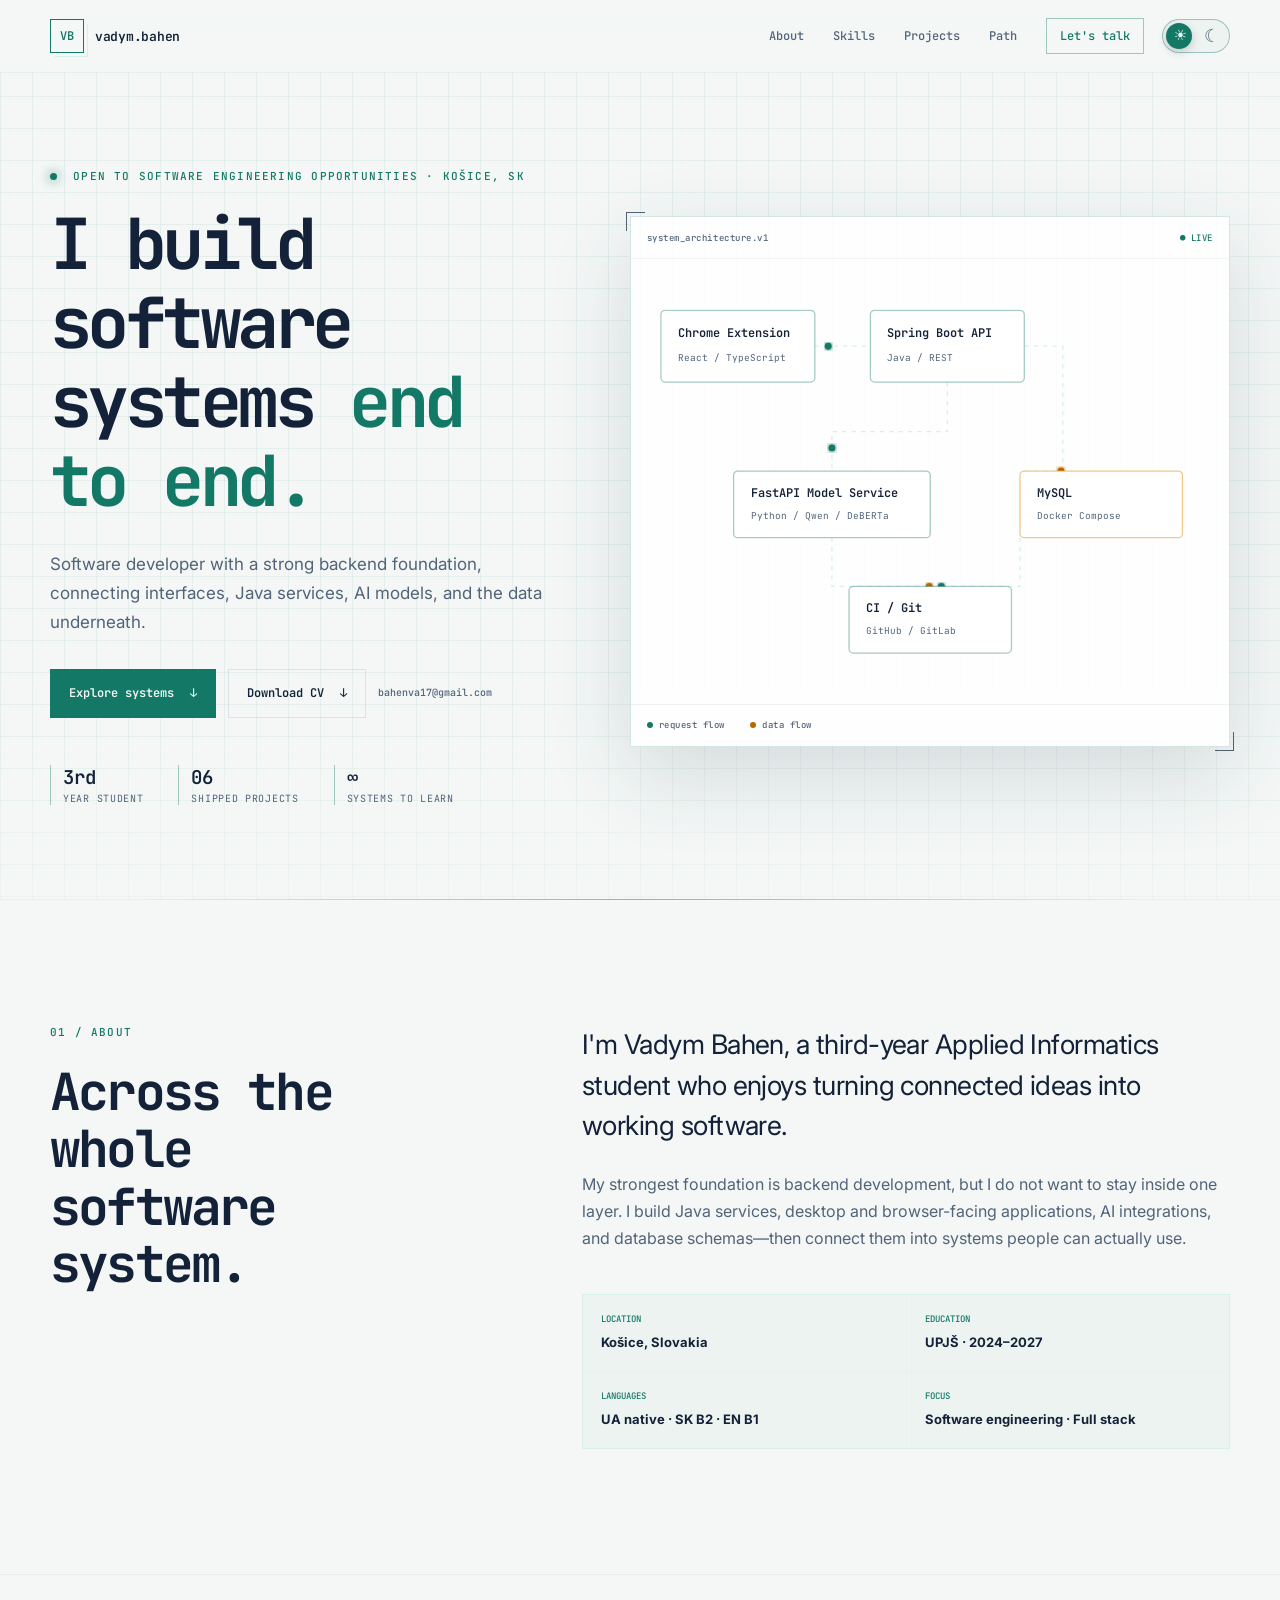
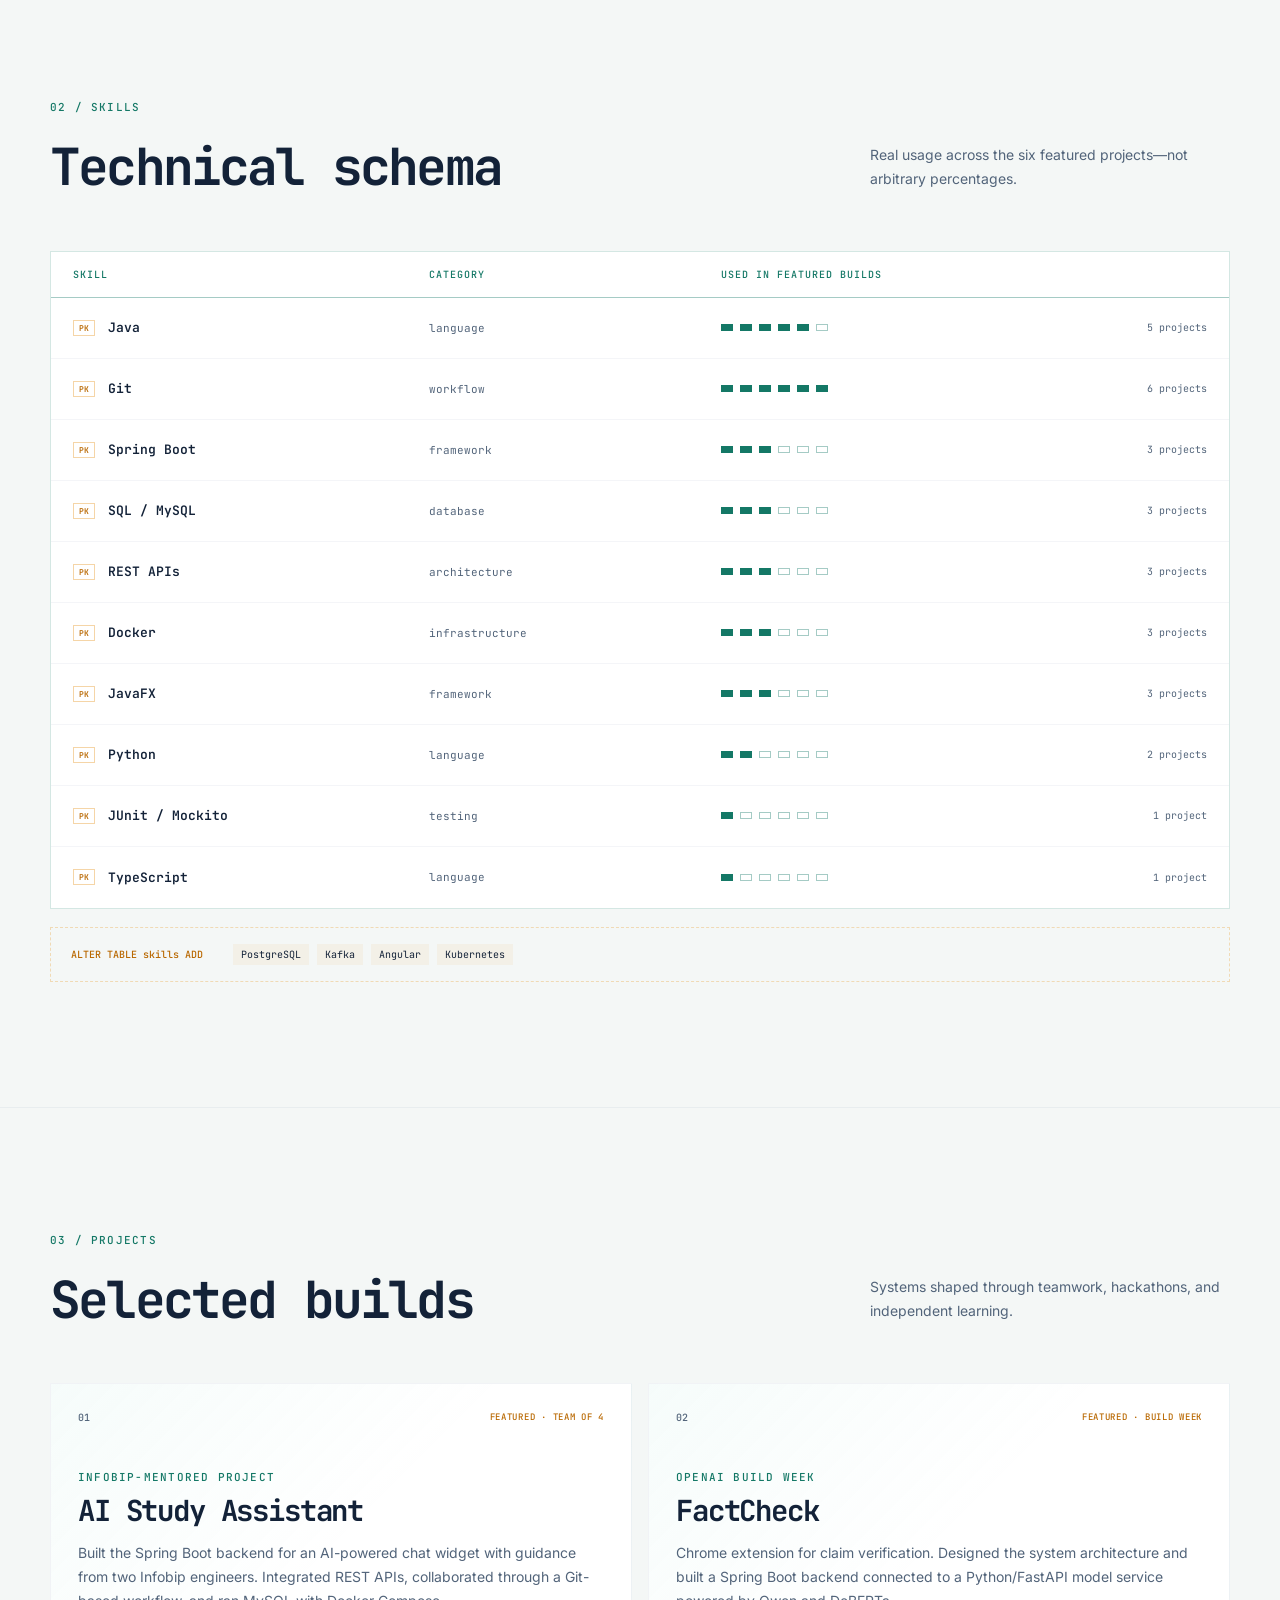
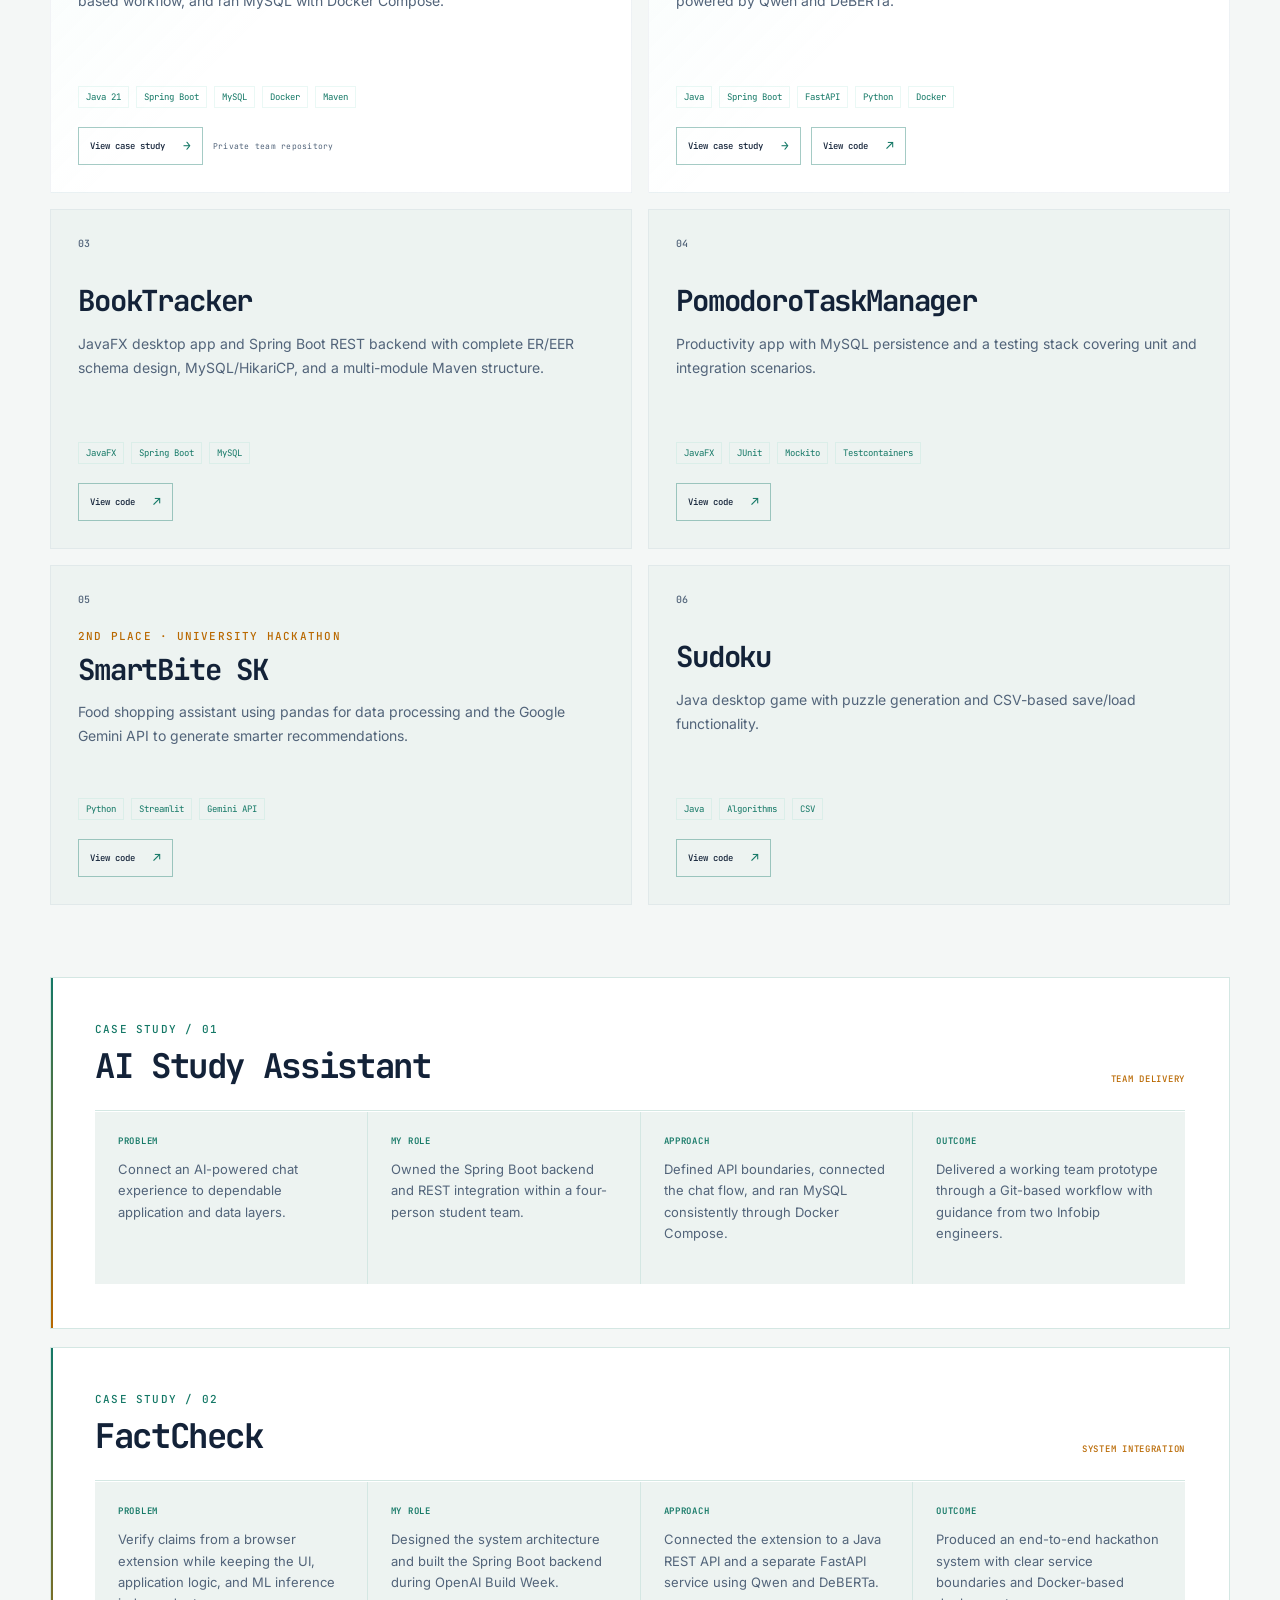
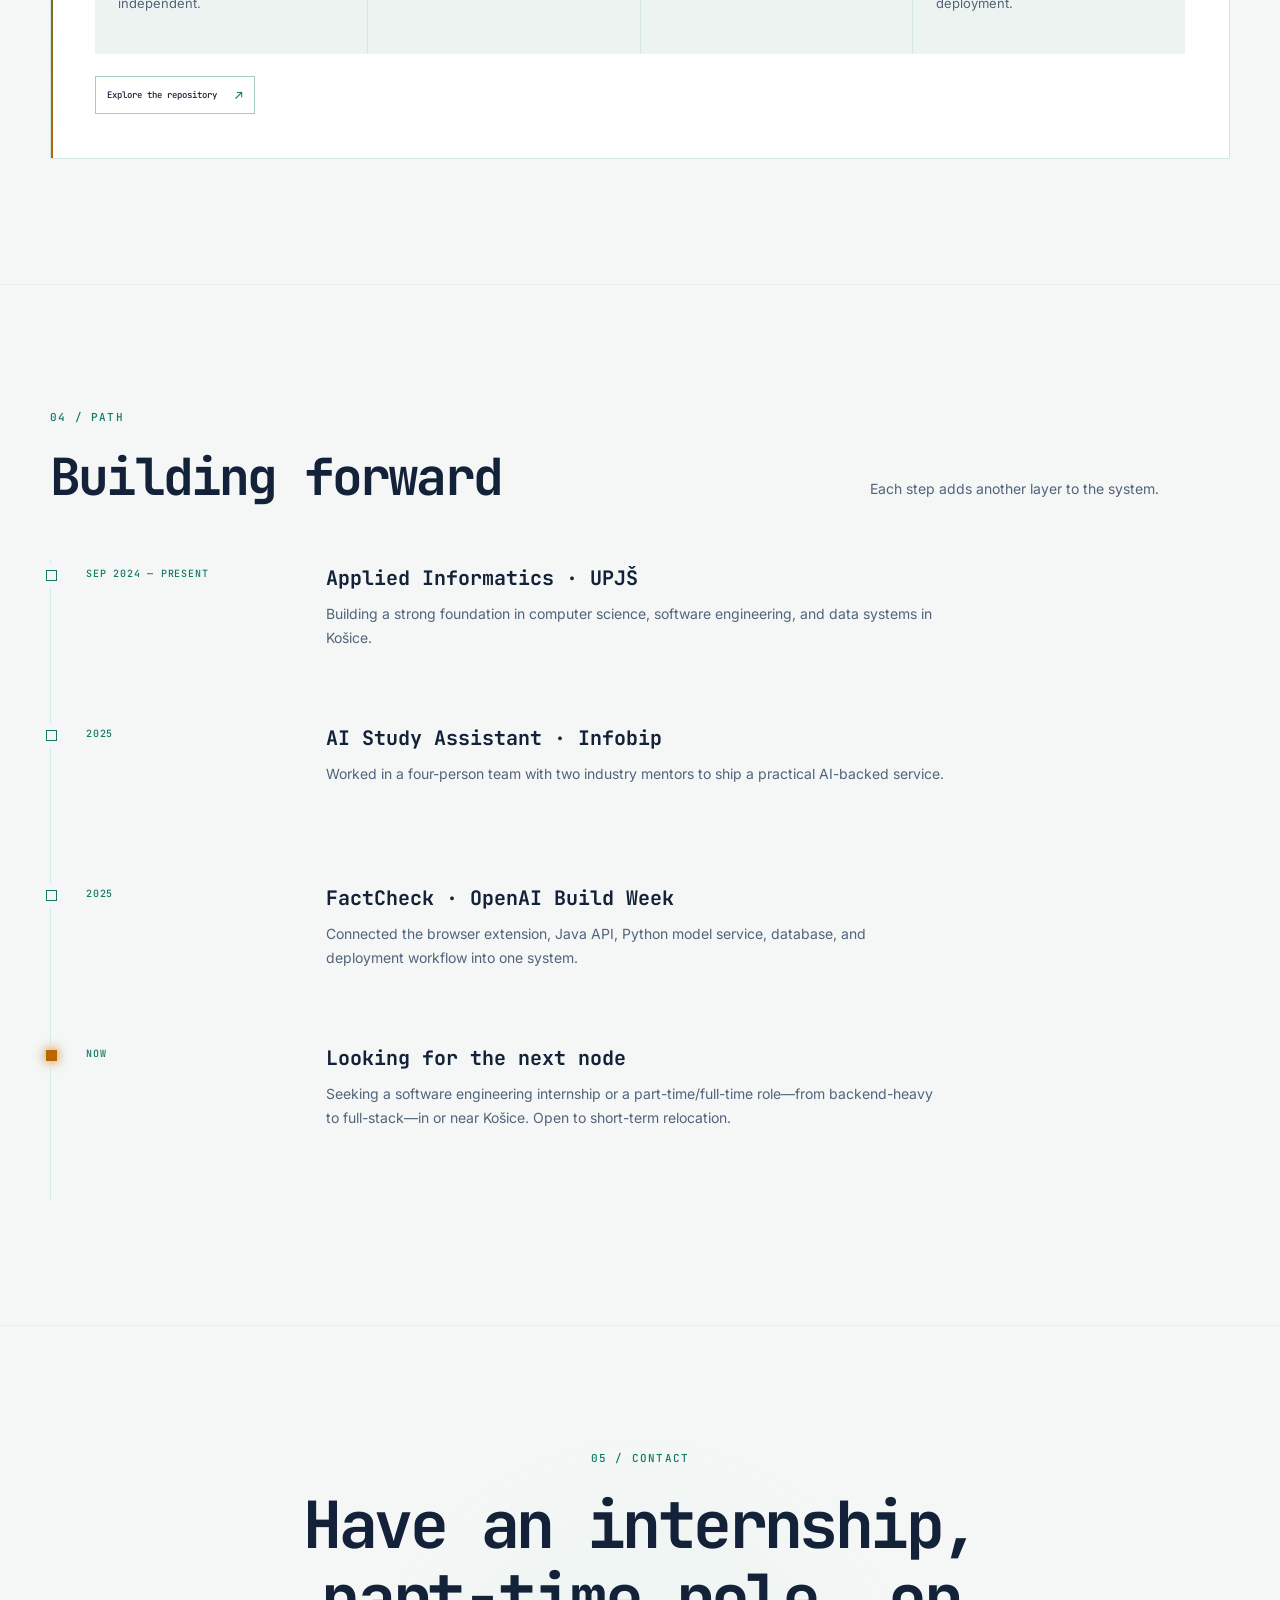
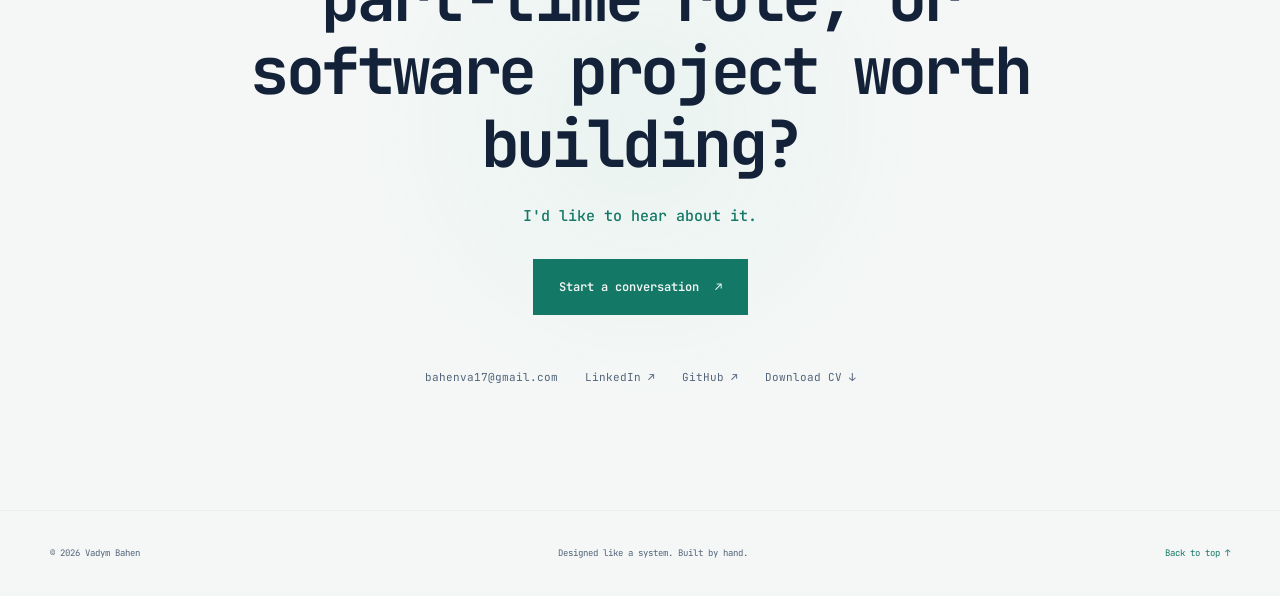
==== index.html @ b0fc9b23 "Use Cloudflare Pages as canonical site URL" ====
<!doctype html>
<html lang="en">
<head>
  <meta charset="UTF-8">
  <meta name="viewport" content="width=device-width, initial-scale=1">
  <meta name="description" content="Vadym Bahen — software developer building connected products from interface to infrastructure.">
  <meta name="author" content="Vadym Bahen">
  <meta name="theme-color" content="#0B1220">
  <meta property="og:type" content="website">
  <meta property="og:title" content="Vadym Bahen — Software Developer">
  <meta property="og:description" content="From interface to infrastructure. Explore my software projects, architecture work, and technical path.">
  <meta property="og:url" content="https://vadymbahen.pages.dev/">
  <meta property="og:image" content="https://vadymbahen.pages.dev/assets/og.png">
  <meta property="og:image:width" content="1200">
  <meta property="og:image:height" content="630">
  <meta name="twitter:card" content="summary_large_image">
  <meta name="twitter:title" content="Vadym Bahen — Software Developer">
  <meta name="twitter:description" content="From interface to infrastructure.">
  <meta name="twitter:image" content="https://vadymbahen.pages.dev/assets/og.png">
  <link rel="canonical" href="https://vadymbahen.pages.dev/">
  <title>Vadym Bahen — Software Developer</title>
  <script>
    (() => {
      const systemTheme = window.matchMedia("(prefers-color-scheme: light)").matches ? "light" : "dark";
      try {
        document.documentElement.dataset.theme = localStorage.getItem("portfolio-theme") || systemTheme;
      } catch {
        document.documentElement.dataset.theme = systemTheme;
      }
    })();
  </script>
  <link rel="preconnect" href="https://fonts.googleapis.com">
  <link rel="preconnect" href="https://fonts.gstatic.com" crossorigin>
  <link href="https://fonts.googleapis.com/css2?family=Inter:wght@400;500;600;700&family=JetBrains+Mono:wght@400;500;600;700&display=swap" rel="stylesheet">
  <link rel="icon" href="assets/favicon.svg" type="image/svg+xml">
  <link rel="stylesheet" href="styles/style.css">
  <script src="script.js" defer></script>
</head>
<body id="top">
  <a class="skip-link" href="#main">Skip to content</a>
  <header class="site-header">
    <nav class="nav shell" aria-label="Primary navigation">
      <a class="brand" href="#top" aria-label="Vadym Bahen, home">
        <span class="brand-mark">VB</span><span>vadym.bahen</span>
      </a>
      <div class="nav-links" id="nav-links">
        <a href="#about">About</a>
        <a href="#skills">Skills</a>
        <a href="#projects">Projects</a>
        <a href="#path">Path</a>
        <a class="nav-cta" href="#contact">Let's talk</a>
      </div>
      <div class="nav-actions">
        <button class="theme-toggle" type="button" aria-label="Switch to light theme" aria-pressed="false" title="Switch color theme">
          <span class="theme-icon theme-sun" aria-hidden="true">☀</span>
          <span class="theme-icon theme-moon" aria-hidden="true">☾</span>
          <span class="theme-thumb" aria-hidden="true"></span>
        </button>
        <button class="menu-button" type="button" aria-expanded="false" aria-controls="nav-links">
          <span class="sr-only">Toggle navigation</span>
          <span></span><span></span><span></span>
        </button>
      </div>
    </nav>
  </header>

  <main id="main">
    <section class="hero">
      <div class="shell hero-grid">
        <div class="hero-copy">
          <p class="eyebrow"><span class="status-dot"></span> Open to software engineering opportunities · Košice, SK</p>
          <h1>I build software systems <span>end to end.</span></h1>
          <p class="hero-lede">Software developer with a strong backend foundation, connecting interfaces, Java services, AI models, and the data underneath.</p>
          <div class="hero-actions">
            <a class="button primary" href="#projects">Explore systems <span aria-hidden="true">↓</span></a>
            <a class="button secondary" href="output/pdf/Vadym_Bahen_CV.pdf" download>Download CV <span aria-hidden="true">↓</span></a>
            <a class="hero-email" href="mailto:bahenva17@gmail.com">bahenva17@gmail.com</a>
          </div>
          <dl class="hero-stats">
            <div><dt>3rd</dt><dd>year student</dd></div>
            <div><dt>06</dt><dd>shipped projects</dd></div>
            <div><dt>∞</dt><dd>systems to learn</dd></div>
          </dl>
        </div>

        <div class="architecture" aria-label="Architecture diagram connecting a Chrome extension to backend, AI, database, and CI services">
          <div class="diagram-topbar"><span>system_architecture.v1</span><span class="live">● LIVE</span></div>
          <svg viewBox="0 0 700 520" role="img" aria-labelledby="diagram-title diagram-desc">
            <title id="diagram-title">FactCheck system architecture</title>
            <desc id="diagram-desc">Chrome Extension connects to Spring Boot API, which branches to a FastAPI model service and MySQL, followed by CI and Git.</desc>
            <defs>
              <filter id="glow"><feGaussianBlur stdDeviation="3" result="blur"/><feMerge><feMergeNode in="blur"/><feMergeNode in="SourceGraphic"/></feMerge></filter>
            </defs>
            <g class="connectors">
              <path id="p1" d="M215 102 H280"/>
              <path id="p2" d="M460 102 H505 V248 H455"/>
              <path id="p3" d="M370 144 V202 H235 V248"/>
              <path id="p4" d="M235 326 V383 H350"/>
              <path id="p5" d="M455 326 V383 H350"/>
              <circle class="flow mint" r="4"><animateMotion dur="2s" repeatCount="indefinite"><mpath href="#p1"/></animateMotion></circle>
              <circle class="flow amber" r="4"><animateMotion dur="3.1s" repeatCount="indefinite"><mpath href="#p2"/></animateMotion></circle>
              <circle class="flow mint" r="4"><animateMotion dur="2.8s" repeatCount="indefinite"><mpath href="#p3"/></animateMotion></circle>
              <circle class="flow amber" r="4"><animateMotion dur="2.5s" repeatCount="indefinite"><mpath href="#p4"/></animateMotion></circle>
              <circle class="flow mint" r="4"><animateMotion dur="2.7s" repeatCount="indefinite"><mpath href="#p5"/></animateMotion></circle>
            </g>
            <g class="node n1">
              <rect x="35" y="60" width="180" height="84" rx="5"/><text x="55" y="91" class="node-title">Chrome Extension</text><text x="55" y="119" class="node-meta">React / TypeScript</text>
            </g>
            <g class="node n2">
              <rect x="280" y="60" width="180" height="84" rx="5"/><text x="300" y="91" class="node-title">Spring Boot API</text><text x="300" y="119" class="node-meta">Java / REST</text>
            </g>
            <g class="node n3">
              <rect x="120" y="248" width="230" height="78" rx="5"/><text x="140" y="278" class="node-title">FastAPI Model Service</text><text x="140" y="304" class="node-meta">Python / Qwen / DeBERTa</text>
            </g>
            <g class="node n4">
              <rect x="455" y="248" width="190" height="78" rx="5"/><text x="475" y="278" class="node-title">MySQL</text><text x="475" y="304" class="node-meta">Docker Compose</text>
            </g>
            <g class="node n5">
              <rect x="255" y="383" width="190" height="78" rx="5"/><text x="275" y="413" class="node-title">CI / Git</text><text x="275" y="439" class="node-meta">GitHub / GitLab</text>
            </g>
          </svg>
          <div class="diagram-legend"><span><i class="mint-key"></i> request flow</span><span><i class="amber-key"></i> data flow</span></div>
        </div>
      </div>
    </section>

    <section class="section reveal" id="about">
      <div class="shell split">
        <div>
          <p class="section-index">01 / ABOUT</p>
          <h2>Across the whole<br>software system.</h2>
        </div>
        <div class="about-copy">
          <p class="large-copy">I'm Vadym Bahen, a third-year Applied Informatics student who enjoys turning connected ideas into working software.</p>
          <p>My strongest foundation is backend development, but I do not want to stay inside one layer. I build Java services, desktop and browser-facing applications, AI integrations, and database schemas—then connect them into systems people can actually use.</p>
          <div class="fact-grid">
            <div><span>location</span><strong>Košice, Slovakia</strong></div>
            <div><span>education</span><strong>UPJŠ · 2024–2027</strong></div>
            <div><span>languages</span><strong>UA native · SK B2 · EN B1</strong></div>
            <div><span>focus</span><strong>Software engineering · Full stack</strong></div>
          </div>
        </div>
      </div>
    </section>

    <section class="section reveal" id="skills">
      <div class="shell">
        <div class="section-heading"><div><p class="section-index">02 / SKILLS</p><h2>Technical schema</h2></div><p>Real usage across the six featured projects—not arbitrary percentages.</p></div>
        <div class="schema-table" role="table" aria-label="Technical skills">
          <div class="schema-head" role="row"><span role="columnheader">skill</span><span role="columnheader">category</span><span role="columnheader">used in featured builds</span></div>
          <div id="skill-rows"></div>
        </div>
        <div class="learning"><span>ALTER TABLE skills ADD</span><div><b>PostgreSQL</b><b>Kafka</b><b>Angular</b><b>Kubernetes</b></div></div>
      </div>
    </section>

    <section class="section reveal" id="projects">
      <div class="shell">
        <div class="section-heading"><div><p class="section-index">03 / PROJECTS</p><h2>Selected builds</h2></div><p>Systems shaped through teamwork, hackathons, and independent learning.</p></div>
        <div class="projects-grid">
          <article class="project-card featured">
            <div class="project-top"><span class="project-number">01</span><span class="project-badge">FEATURED · TEAM OF 4</span></div>
            <div><p class="project-kicker">Infobip-mentored project</p><h3>AI Study Assistant</h3><p>Built the Spring Boot backend for an AI-powered chat widget with guidance from two Infobip engineers. Integrated REST APIs, collaborated through a Git-based workflow, and ran MySQL with Docker Compose.</p></div>
            <div class="project-footer">
              <ul class="tech-list"><li>Java 21</li><li>Spring Boot</li><li>MySQL</li><li>Docker</li><li>Maven</li></ul>
              <div class="project-actions"><a href="#ai-study-assistant-case">View case study <span>→</span></a><span class="private-note">Private team repository</span></div>
            </div>
          </article>
          <article class="project-card featured">
            <div class="project-top"><span class="project-number">02</span><span class="project-badge">FEATURED · BUILD WEEK</span></div>
            <div><p class="project-kicker">OpenAI Build Week</p><h3>FactCheck</h3><p>Chrome extension for claim verification. Designed the system architecture and built a Spring Boot backend connected to a Python/FastAPI model service powered by Qwen and DeBERTa.</p></div>
            <div class="project-footer">
              <ul class="tech-list"><li>Java</li><li>Spring Boot</li><li>FastAPI</li><li>Python</li><li>Docker</li></ul>
              <div class="project-actions"><a href="#factcheck-case">View case study <span>→</span></a><a href="https://github.com/hullss/fake-check-extension" target="_blank" rel="noreferrer">View code <span>↗</span></a></div>
            </div>
          </article>
          <article class="project-card">
            <div class="project-top"><span class="project-number">03</span></div>
            <div><h3>BookTracker</h3><p>JavaFX desktop app and Spring Boot REST backend with complete ER/EER schema design, MySQL/HikariCP, and a multi-module Maven structure.</p></div>
            <div class="project-footer"><ul class="tech-list"><li>JavaFX</li><li>Spring Boot</li><li>MySQL</li></ul><div class="project-actions"><a href="https://github.com/hullss/BookTracker" target="_blank" rel="noreferrer">View code <span>↗</span></a></div></div>
          </article>
          <article class="project-card">
            <div class="project-top"><span class="project-number">04</span></div>
            <div><h3>PomodoroTaskManager</h3><p>Productivity app with MySQL persistence and a testing stack covering unit and integration scenarios.</p></div>
            <div class="project-footer"><ul class="tech-list"><li>JavaFX</li><li>JUnit</li><li>Mockito</li><li>Testcontainers</li></ul><div class="project-actions"><a href="https://github.com/hullss/PomodoroTaskManager" target="_blank" rel="noreferrer">View code <span>↗</span></a></div></div>
          </article>
          <article class="project-card">
            <div class="project-top"><span class="project-number">05</span></div>
            <div><p class="project-kicker amber-text">2nd place · university hackathon</p><h3>SmartBite SK</h3><p>Food shopping assistant using pandas for data processing and the Google Gemini API to generate smarter recommendations.</p></div>
            <div class="project-footer"><ul class="tech-list"><li>Python</li><li>Streamlit</li><li>Gemini API</li></ul><div class="project-actions"><a href="https://github.com/hullss/SmartBite" target="_blank" rel="noreferrer">View code <span>↗</span></a></div></div>
          </article>
          <article class="project-card">
            <div class="project-top"><span class="project-number">06</span></div>
            <div><h3>Sudoku</h3><p>Java desktop game with puzzle generation and CSV-based save/load functionality.</p></div>
            <div class="project-footer"><ul class="tech-list"><li>Java</li><li>Algorithms</li><li>CSV</li></ul><div class="project-actions"><a href="https://github.com/hullss/Sudoku" target="_blank" rel="noreferrer">View code <span>↗</span></a></div></div>
          </article>
        </div>
        <div class="case-studies">
          <article class="case-study" id="ai-study-assistant-case">
            <div class="case-heading"><div><p class="project-kicker">CASE STUDY / 01</p><h3>AI Study Assistant</h3></div><span>Team delivery</span></div>
            <div class="case-grid">
              <div><h4>Problem</h4><p>Connect an AI-powered chat experience to dependable application and data layers.</p></div>
              <div><h4>My role</h4><p>Owned the Spring Boot backend and REST integration within a four-person student team.</p></div>
              <div><h4>Approach</h4><p>Defined API boundaries, connected the chat flow, and ran MySQL consistently through Docker Compose.</p></div>
              <div><h4>Outcome</h4><p>Delivered a working team prototype through a Git-based workflow with guidance from two Infobip engineers.</p></div>
            </div>
          </article>
          <article class="case-study" id="factcheck-case">
            <div class="case-heading"><div><p class="project-kicker">CASE STUDY / 02</p><h3>FactCheck</h3></div><span>System integration</span></div>
            <div class="case-grid">
              <div><h4>Problem</h4><p>Verify claims from a browser extension while keeping the UI, application logic, and ML inference independent.</p></div>
              <div><h4>My role</h4><p>Designed the system architecture and built the Spring Boot backend during OpenAI Build Week.</p></div>
              <div><h4>Approach</h4><p>Connected the extension to a Java REST API and a separate FastAPI service using Qwen and DeBERTa.</p></div>
              <div><h4>Outcome</h4><p>Produced an end-to-end hackathon system with clear service boundaries and Docker-based deployment.</p></div>
            </div>
            <a class="case-link" href="https://github.com/hullss/fake-check-extension" target="_blank" rel="noreferrer">Explore the repository <span>↗</span></a>
          </article>
        </div>
      </div>
    </section>

    <section class="section reveal" id="path">
      <div class="shell">
        <div class="section-heading"><div><p class="section-index">04 / PATH</p><h2>Building forward</h2></div><p>Each step adds another layer to the system.</p></div>
        <ol class="timeline">
          <li><span class="time">SEP 2024 — PRESENT</span><div><h3>Applied Informatics · UPJŠ</h3><p>Building a strong foundation in computer science, software engineering, and data systems in Košice.</p></div></li>
          <li><span class="time">2025</span><div><h3>AI Study Assistant · Infobip</h3><p>Worked in a four-person team with two industry mentors to ship a practical AI-backed service.</p></div></li>
          <li><span class="time">2025</span><div><h3>FactCheck · OpenAI Build Week</h3><p>Connected the browser extension, Java API, Python model service, database, and deployment workflow into one system.</p></div></li>
          <li class="current"><span class="time">NOW</span><div><h3>Looking for the next node</h3><p>Seeking a software engineering internship or a part-time/full-time role—from backend-heavy to full-stack—in or near Košice. Open to short-term relocation.</p></div></li>
        </ol>
      </div>
    </section>

    <section class="contact reveal" id="contact">
      <div class="shell contact-inner">
        <p class="section-index">05 / CONTACT</p>
        <h2>Have an internship, part-time role, or software project worth building?</h2>
        <p>I'd like to hear about it.</p>
        <a class="button primary large" href="mailto:bahenva17@gmail.com">Start a conversation <span>↗</span></a>
        <div class="contact-links">
          <a href="mailto:bahenva17@gmail.com">bahenva17@gmail.com</a>
          <a href="https://linkedin.com/in/vadym-bahen" target="_blank" rel="noreferrer">LinkedIn ↗</a>
          <a href="https://github.com/hullss" target="_blank" rel="noreferrer">GitHub ↗</a>
          <a href="output/pdf/Vadym_Bahen_CV.pdf" download>Download CV ↓</a>
        </div>
      </div>
    </section>
  </main>

  <footer>
    <div class="shell footer-inner"><span>© <span id="year"></span> Vadym Bahen</span><span>Designed like a system. Built by hand.</span><a class="back-to-top" href="#top">Back to top ↑</a></div>
  </footer>
</body>
</html>
---- styles/style.css ----
:root {
  --navy: #0b1220;
  --panel: #101a2e;
  --panel-2: #0e182a;
  --mint: #7dd3c0;
  --amber: #e8a33d;
  --white: #e7ecf2;
  --muted: #93a0b8;
  --line: rgba(125, 211, 192, .18);
  --line-strong: rgba(125, 211, 192, .34);
  --mono: "JetBrains Mono", monospace;
  --body: "Inter", sans-serif;
  --max: 1180px;
  --header-bg: rgba(11, 18, 32, .82);
  --panel-glass: rgba(16, 26, 46, .75);
  --grid-color: rgba(125, 211, 192, .035);
  --menu-bg: rgba(11, 18, 32, .98);
  --shadow: rgba(0, 0, 0, .32);
  color-scheme: dark;
}

html[data-theme="light"] {
  --navy: #f4f7f6;
  --panel: #ffffff;
  --panel-2: #edf3f1;
  --mint: #147866;
  --amber: #b96800;
  --white: #132238;
  --muted: #52647a;
  --line: rgba(20, 120, 102, .18);
  --line-strong: rgba(20, 120, 102, .38);
  --header-bg: rgba(244, 247, 246, .88);
  --panel-glass: rgba(255, 255, 255, .86);
  --grid-color: rgba(20, 120, 102, .065);
  --menu-bg: rgba(244, 247, 246, .98);
  --shadow: rgba(25, 53, 70, .14);
  color-scheme: light;
}

* { box-sizing: border-box; }
html { scroll-behavior: smooth; scroll-padding-top: 88px; }
body { margin: 0; background: var(--navy); color: var(--white); font-family: var(--body); line-height: 1.7; overflow-x: hidden; transition: background-color .35s ease, color .35s ease; }
body::before { content: ""; position: fixed; inset: 0; z-index: -1; pointer-events: none; background-image: linear-gradient(var(--grid-color) 1px, transparent 1px), linear-gradient(90deg, var(--grid-color) 1px, transparent 1px); background-size: 32px 32px; mask-image: linear-gradient(to bottom, #000 0 75vh, transparent 120vh); }
a { color: inherit; }
button, a { -webkit-tap-highlight-color: transparent; }
:focus-visible { outline: 2px solid var(--amber); outline-offset: 4px; }
.shell { width: min(calc(100% - 40px), var(--max)); margin-inline: auto; }
.skip-link { position: fixed; left: 16px; top: -60px; z-index: 100; background: var(--mint); color: var(--navy); padding: 8px 14px; font: 600 13px var(--mono); text-decoration: none; transition: top .2s; }
.skip-link:focus { top: 12px; }
.sr-only { position: absolute; width: 1px; height: 1px; overflow: hidden; clip: rect(0,0,0,0); white-space: nowrap; }

.site-header { position: fixed; z-index: 50; inset: 0 0 auto; background: var(--header-bg); backdrop-filter: blur(18px); border-bottom: 1px solid rgba(147,160,184,.12); transition: background-color .35s ease; }
.nav { height: 72px; display: flex; align-items: center; justify-content: space-between; }
.brand { display: flex; align-items: center; gap: 11px; text-decoration: none; font: 600 13px var(--mono); letter-spacing: -.02em; }
.brand-mark { display: grid; place-items: center; width: 34px; height: 34px; border: 1px solid var(--mint); color: var(--mint); font-size: 12px; position: relative; }
.brand-mark::after { content: ""; position: absolute; inset: 4px -5px -5px 4px; border-right: 1px solid rgba(125,211,192,.25); border-bottom: 1px solid rgba(125,211,192,.25); }
.nav-links { display: flex; align-items: center; gap: 29px; margin-left: auto; }
.nav-links a { color: var(--muted); font: 500 12px var(--mono); text-decoration: none; transition: color .2s; }
.nav-links a:hover, .nav-links a.active { color: var(--mint); }
.nav-links .nav-cta { padding: 9px 13px; border: 1px solid var(--line-strong); color: var(--white); }
.nav-actions { display: flex; align-items: center; gap: 9px; margin-left: 18px; }
.theme-toggle { width: 68px; height: 34px; padding: 0; border: 1px solid var(--line-strong); border-radius: 18px; background: var(--panel-2); color: var(--white); cursor: pointer; position: relative; transition: border-color .2s, background-color .35s, transform .2s; }
.theme-toggle:hover { border-color: var(--mint); transform: translateY(-1px); }
.theme-icon { position: absolute; z-index: 2; top: 50%; width: 26px; transform: translateY(-50%); font: 15px/1 var(--mono); transition: color .3s, transform .3s; }
.theme-sun { left: 4px; color: var(--muted); }
.theme-moon { right: 4px; color: var(--navy); font-size: 18px; }
.theme-thumb { position: absolute; z-index: 1; top: 3px; left: 3px; width: 26px; height: 26px; border-radius: 50%; background: var(--mint); box-shadow: 0 3px 10px rgba(0,0,0,.18); transform: translateX(34px); transition: transform .35s cubic-bezier(.2,.8,.2,1), background-color .35s; }
html[data-theme="light"] .theme-thumb { transform: translateX(0); }
html[data-theme="light"] .theme-sun { color: var(--navy); transform: translateY(-50%) rotate(25deg); }
html[data-theme="light"] .theme-moon { color: var(--muted); }
.menu-button { display: none; width: 42px; height: 42px; border: 1px solid var(--line); background: transparent; padding: 10px; }
.menu-button span:not(.sr-only) { display: block; width: 100%; height: 1px; margin: 5px 0; background: var(--white); transition: transform .2s, opacity .2s; }

.hero { min-height: 100svh; padding: 128px 0 64px; display: grid; align-items: center; border-bottom: 1px solid rgba(147,160,184,.12); position: relative; }
.hero::after { content: ""; position: absolute; bottom: -1px; left: 50%; width: min(80%, 1000px); height: 1px; transform: translateX(-50%); background: linear-gradient(90deg, transparent, var(--mint), transparent); opacity: .45; }
.hero-grid { display: grid; grid-template-columns: .92fr 1.08fr; gap: 68px; align-items: center; }
.eyebrow, .section-index, .project-kicker { color: var(--mint); font: 500 11px var(--mono); letter-spacing: .11em; text-transform: uppercase; }
.status-dot { display: inline-block; width: 7px; height: 7px; margin-right: 8px; border-radius: 50%; background: var(--mint); box-shadow: 0 0 12px var(--mint); animation: pulse 2s infinite; }
@keyframes pulse { 50% { opacity: .35; box-shadow: 0 0 2px var(--mint); } }
h1, h2, h3 { font-family: var(--mono); line-height: 1.12; margin: 0; }
h1 { max-width: 670px; margin-top: 22px; font-size: clamp(43px, 5.5vw, 72px); letter-spacing: -.065em; }
h1 span { color: var(--mint); }
.hero-lede { max-width: 600px; margin: 29px 0 32px; color: var(--muted); font-size: 17px; }
.hero-actions { display: flex; flex-wrap: wrap; gap: 12px; }
.button { display: inline-flex; align-items: center; justify-content: center; gap: 16px; min-height: 49px; padding: 0 18px; font: 600 12px var(--mono); text-decoration: none; transition: transform .2s, border-color .2s, background .2s; }
.button:hover { transform: translateY(-2px); }
.button.primary { background: var(--mint); color: var(--navy); border: 1px solid var(--mint); }
.button.secondary { border: 1px solid rgba(147,160,184,.25); color: var(--white); }
.button.secondary:hover { border-color: var(--mint); }
.hero-email { display: inline-flex; align-items: center; min-height: 49px; color: var(--muted); font: 500 10px var(--mono); text-decoration: none; border-bottom: 1px solid transparent; transition: color .2s, border-color .2s; }
.hero-email:hover { color: var(--white); border-color: var(--mint); }
.hero-stats { display: flex; gap: 35px; margin: 47px 0 0; }
.hero-stats div { padding-left: 12px; border-left: 1px solid var(--line-strong); }
.hero-stats dt { color: var(--white); font: 600 19px var(--mono); }
.hero-stats dd { margin: 2px 0 0; color: var(--muted); font: 400 10px var(--mono); text-transform: uppercase; letter-spacing: .07em; }

.architecture { background: var(--panel-glass); border: 1px solid var(--line); box-shadow: 0 28px 80px var(--shadow); position: relative; transition: background-color .35s, box-shadow .35s; }
.architecture::before, .architecture::after { content: ""; position: absolute; width: 18px; height: 18px; border-color: var(--amber); opacity: .7; }
.architecture::before { top: -5px; left: -5px; border-top: 1px solid; border-left: 1px solid; }
.architecture::after { right: -5px; bottom: -5px; border-right: 1px solid; border-bottom: 1px solid; }
.diagram-topbar, .diagram-legend { height: 42px; padding: 0 16px; display: flex; align-items: center; justify-content: space-between; border-bottom: 1px solid rgba(147,160,184,.12); color: var(--muted); font: 500 9px var(--mono); letter-spacing: .06em; }
.diagram-topbar .live { color: var(--mint); }
.architecture svg { display: block; width: 100%; height: auto; }
.diagram-legend { justify-content: flex-start; gap: 25px; border: 0; border-top: 1px solid rgba(147,160,184,.12); }
.diagram-legend span { display: flex; align-items: center; gap: 6px; }
.diagram-legend i { width: 6px; height: 6px; border-radius: 50%; }
.mint-key { background: var(--mint); } .amber-key { background: var(--amber); }
.connectors path { fill: none; stroke: rgba(125,211,192,.32); stroke-width: 1.5; stroke-dasharray: 5 6; }
.flow { filter: url(#glow); } .flow.mint { fill: var(--mint); } .flow.amber { fill: var(--amber); }
.node { opacity: 0; transform-box: fill-box; transform-origin: center; animation: node-in .55s cubic-bezier(.2,.8,.2,1) forwards; }
.node.n1 { animation-delay: .25s; } .node.n2 { animation-delay: .42s; } .node.n3 { animation-delay: .59s; } .node.n4 { animation-delay: .76s; } .node.n5 { animation-delay: .93s; }
@keyframes node-in { from { opacity: 0; transform: scale(.88); } to { opacity: 1; transform: scale(1); } }
.node rect { fill: var(--panel); stroke: var(--line-strong); stroke-width: 1.5; transition: fill .35s, stroke .35s; }
.node:nth-of-type(5) rect { stroke: rgba(232,163,61,.6); }
.node-title { fill: var(--white); font: 600 14px var(--mono); }
.node-meta { fill: var(--muted); font: 400 11px var(--mono); }

.section { padding: 125px 0; border-bottom: 1px solid rgba(147,160,184,.12); }
.split { display: grid; grid-template-columns: .8fr 1.2fr; gap: 100px; }
.section-index { margin: 0 0 24px; }
h2 { font-size: clamp(34px, 4vw, 54px); letter-spacing: -.055em; }
.about-copy { max-width: 680px; }
.about-copy p { color: var(--muted); margin: 0 0 24px; }
.about-copy .large-copy { color: var(--white); font-size: clamp(20px, 2.3vw, 27px); line-height: 1.5; letter-spacing: -.02em; }
.fact-grid { display: grid; grid-template-columns: 1fr 1fr; gap: 1px; margin-top: 42px; background: rgba(125,211,192,.12); border: 1px solid rgba(125,211,192,.12); }
.fact-grid div { padding: 18px; background: var(--panel-2); }
.fact-grid span, .fact-grid strong { display: block; }
.fact-grid span { color: var(--mint); font: 500 9px var(--mono); text-transform: uppercase; margin-bottom: 6px; }
.fact-grid strong { font-size: 13px; }
.section-heading { display: flex; align-items: end; justify-content: space-between; margin-bottom: 55px; }
.section-heading > p { width: 360px; margin: 0 0 5px; color: var(--muted); font-size: 14px; }

.schema-table { border: 1px solid var(--line); background: var(--panel); transition: background-color .35s; }
.schema-head, .skill-row { display: grid; grid-template-columns: 1.1fr .9fr 1.5fr; align-items: center; }
.schema-head { min-height: 46px; padding: 0 22px; border-bottom: 1px solid var(--line-strong); color: var(--mint); font: 500 10px var(--mono); text-transform: uppercase; letter-spacing: .1em; }
.skill-row { min-height: 61px; padding: 0 22px; border-bottom: 1px solid rgba(147,160,184,.1); transition: background .2s; }
.skill-row:last-child { border-bottom: 0; }
.skill-row:hover { background: rgba(125,211,192,.035); }
.skill-name { display: flex; align-items: center; gap: 13px; font: 600 13px var(--mono); }
.pk { padding: 2px 5px; border: 1px solid rgba(232,163,61,.45); color: var(--amber); font: 600 8px var(--mono); }
.skill-category { color: var(--muted); font: 400 11px var(--mono); }
.usage-wrap { display: flex; align-items: center; justify-content: space-between; gap: 22px; }
.usage-dots { display: grid; grid-template-columns: repeat(6, 12px); gap: 7px; }
.usage-dots i { display: block; width: 12px; height: 7px; border: 1px solid var(--line-strong); background: transparent; transition: background-color .25s, transform .25s; }
.skill-row:hover .usage-dots i.used { transform: translateY(-1px); }
.usage-dots i.used { background: var(--mint); border-color: var(--mint); }
.usage-wrap em { min-width: 74px; color: var(--muted); font: normal 10px var(--mono); text-align: right; }
.learning { display: flex; gap: 30px; align-items: center; margin-top: 18px; padding: 16px 20px; border: 1px dashed rgba(232,163,61,.35); color: var(--amber); font: 500 10px var(--mono); }
.learning div { display: flex; flex-wrap: wrap; gap: 8px; }
.learning b { padding: 4px 8px; background: rgba(232,163,61,.08); color: var(--white); font-weight: 400; }

.projects-grid { display: grid; grid-template-columns: repeat(2, 1fr); gap: 16px; }
.project-card { min-height: 340px; padding: 27px; display: flex; flex-direction: column; justify-content: space-between; background: var(--panel-2); border: 1px solid rgba(147,160,184,.13); transition: transform .25s, border-color .25s, background-color .35s; position: relative; overflow: hidden; }
.project-card::before { content: ""; position: absolute; left: 0; top: 0; width: 0; height: 2px; background: var(--mint); transition: width .3s; }
.project-card:hover { transform: translateY(-4px); border-color: rgba(125,211,192,.32); }
.project-card:hover::before { width: 100%; }
.project-card.featured { min-height: 410px; background: linear-gradient(135deg, rgba(125,211,192,.07), transparent 46%), var(--panel); }
.project-top { display: flex; align-items: center; justify-content: space-between; }
.project-number { color: var(--muted); font: 500 10px var(--mono); }
.project-top a { color: var(--mint); font: 18px var(--mono); text-decoration: none; }
.project-badge { color: var(--amber); font: 500 9px var(--mono); letter-spacing: .08em; }
.project-kicker { margin: 0 0 11px; }
.amber-text { color: var(--amber); }
.project-card h3 { font-size: clamp(21px, 2.5vw, 29px); margin-bottom: 14px; letter-spacing: -.04em; }
.project-card p:not(.project-kicker) { margin: 0; color: var(--muted); font-size: 14px; }
.project-footer { margin-top: 27px; }
.tech-list { list-style: none; display: flex; flex-wrap: wrap; gap: 7px; margin: 27px 0 0; padding: 0; }
.project-footer .tech-list { margin-top: 0; }
.tech-list li { padding: 4px 7px; border: 1px solid rgba(125,211,192,.16); color: var(--mint); font: 400 9px var(--mono); }
.project-actions { display: flex; align-items: center; flex-wrap: wrap; gap: 10px; margin-top: 19px; }
.project-actions a, .case-link { display: inline-flex; align-items: center; justify-content: space-between; gap: 18px; min-height: 38px; padding: 0 11px; border: 1px solid var(--line-strong); color: var(--white); font: 500 9px var(--mono); text-decoration: none; transition: color .2s, border-color .2s, background-color .2s; }
.project-actions a:hover, .case-link:hover { color: var(--navy); border-color: var(--mint); background: var(--mint); }
.project-actions a span, .case-link span { color: var(--mint); font-size: 13px; transition: color .2s; }
.project-actions a:hover span, .case-link:hover span { color: var(--navy); }
.private-note { color: var(--muted); font: 400 8px var(--mono); letter-spacing: .03em; }
.case-studies { display: grid; gap: 18px; margin-top: 72px; }
.case-study { padding: clamp(25px, 4vw, 44px); border: 1px solid var(--line); background: var(--panel); scroll-margin-top: 95px; position: relative; overflow: hidden; transition: background-color .35s, border-color .25s; }
.case-study::before { content: ""; position: absolute; inset: 0 auto 0 0; width: 2px; background: linear-gradient(var(--mint), var(--amber)); }
.case-heading { display: flex; align-items: flex-end; justify-content: space-between; gap: 25px; padding-bottom: 25px; border-bottom: 1px solid var(--line); }
.case-heading h3 { font-size: clamp(24px, 3vw, 34px); letter-spacing: -.04em; }
.case-heading > span { color: var(--amber); font: 500 9px var(--mono); text-transform: uppercase; letter-spacing: .08em; }
.case-grid { display: grid; grid-template-columns: repeat(4, 1fr); gap: 1px; margin-top: 1px; background: var(--line); }
.case-grid > div { min-height: 172px; padding: 23px; background: var(--panel-2); }
.case-grid h4 { margin: 0 0 12px; color: var(--mint); font: 600 9px var(--mono); text-transform: uppercase; letter-spacing: .08em; }
.case-grid p { margin: 0; color: var(--muted); font-size: 13px; line-height: 1.65; }
.case-link { margin-top: 22px; }

.timeline { list-style: none; margin: 0; padding: 0; }
.timeline li { display: grid; grid-template-columns: 240px 1fr; min-height: 160px; padding: 7px 0 42px 35px; border-left: 1px solid rgba(125,211,192,.25); position: relative; }
.timeline li::before { content: ""; position: absolute; width: 9px; height: 9px; left: -5px; top: 10px; background: var(--navy); border: 1px solid var(--mint); box-shadow: 0 0 0 6px var(--navy); }
.timeline li.current::before { background: var(--amber); border-color: var(--amber); box-shadow: 0 0 12px var(--amber), 0 0 0 6px var(--navy); }
.time { color: var(--mint); font: 500 10px var(--mono); letter-spacing: .08em; }
.timeline h3 { margin-bottom: 12px; font-size: 20px; }
.timeline p { max-width: 620px; margin: 0; color: var(--muted); font-size: 14px; }

.contact { padding: 125px 0; text-align: center; position: relative; overflow: hidden; }
.contact::before { content: ""; position: absolute; width: 600px; height: 600px; left: 50%; top: 50%; transform: translate(-50%,-50%); background: radial-gradient(circle, rgba(125,211,192,.08), transparent 67%); pointer-events: none; }
.contact-inner { position: relative; }
.contact h2 { max-width: 880px; margin: 0 auto; font-size: clamp(37px, 5.5vw, 65px); }
.contact > div > p:not(.section-index) { color: var(--mint); font: 500 15px var(--mono); margin: 25px 0 33px; }
.button.large { min-height: 56px; padding: 0 25px; }
.contact-links { display: flex; justify-content: center; flex-wrap: wrap; gap: 27px; margin-top: 55px; }
.contact-links a { color: var(--muted); font: 400 11px var(--mono); text-decoration: none; border-bottom: 1px solid transparent; }
.contact-links a:hover { color: var(--white); border-color: var(--mint); }
footer { border-top: 1px solid rgba(147,160,184,.12); color: var(--muted); font: 400 9px var(--mono); }
.footer-inner { min-height: 85px; display: flex; justify-content: space-between; align-items: center; }
.footer-inner a { text-decoration: none; color: var(--mint); }

.reveal { opacity: 0; transform: translateY(28px); transition: opacity .7s ease, transform .7s ease; }
.reveal.visible { opacity: 1; transform: translateY(0); }

@media (max-width: 930px) {
  .hero { padding-top: 120px; }
  .hero-grid { grid-template-columns: 1fr; }
  .hero-copy { max-width: 700px; }
  .architecture { max-width: 680px; }
  .split { grid-template-columns: 1fr; gap: 45px; }
  .case-grid { grid-template-columns: repeat(2, 1fr); }
}

@media (max-width: 700px) {
  .shell { width: min(calc(100% - 30px), var(--max)); }
  .site-header .shell { width: calc(100% - 24px); }
  .menu-button { display: block; }
  .nav-links { position: absolute; left: 0; top: 72px; width: 100%; padding: 22px; margin-left: 0; flex-direction: column; align-items: stretch; gap: 0; background: var(--menu-bg); border-bottom: 1px solid var(--line); transform: translateY(-130%); visibility: hidden; transition: transform .25s, visibility .25s, background-color .35s; z-index: -1; }
  .nav-links.open { transform: translateY(0); visibility: visible; }
  .nav-links a { padding: 13px 0; font-size: 13px; }
  .nav-links .nav-cta { margin-top: 8px; padding: 11px; text-align: center; }
  .nav-actions { margin-left: auto; }
  .menu-button[aria-expanded="true"] span:nth-child(2) { transform: translateY(6px) rotate(45deg); }
  .menu-button[aria-expanded="true"] span:nth-child(3) { opacity: 0; }
  .menu-button[aria-expanded="true"] span:nth-child(4) { transform: translateY(-6px) rotate(-45deg); }
  .hero { min-height: auto; padding: 122px 0 72px; }
  .hero-grid { gap: 55px; }
  h1 { font-size: clamp(39px, 12vw, 57px); }
  .hero-stats { gap: 20px; justify-content: space-between; }
  .architecture { margin-inline: -5px; }
  .diagram-topbar, .diagram-legend { padding-inline: 11px; }
  .section, .contact { padding: 88px 0; }
  .section-heading { display: block; margin-bottom: 40px; }
  .section-heading > p { width: auto; margin-top: 18px; }
  .projects-grid { grid-template-columns: 1fr; }
  .project-card, .project-card.featured { min-height: 345px; }
  .case-grid { grid-template-columns: 1fr; }
  .case-grid > div { min-height: 0; }
  .schema-table { overflow-x: auto; }
  .schema-head, .skill-row { min-width: 650px; }
  .learning { align-items: flex-start; flex-direction: column; gap: 12px; }
  .timeline li { grid-template-columns: 1fr; gap: 17px; padding-left: 24px; }
  .fact-grid { grid-template-columns: 1fr; }
  .footer-inner { flex-direction: column; justify-content: center; gap: 8px; padding: 22px 0; text-align: center; }
}

@media (max-width: 420px) {
  .hero-actions .button { width: 100%; }
  .hero-email { width: 100%; justify-content: center; }
  .hero-stats dd { max-width: 85px; }
  .architecture svg { min-height: 290px; }
  .diagram-legend { gap: 14px; }
  .contact-links { flex-direction: column; gap: 13px; }
}

@media (prefers-reduced-motion: reduce) {
  html { scroll-behavior: auto; }
  *, *::before, *::after { animation-duration: .01ms !important; animation-iteration-count: 1 !important; transition-duration: .01ms !important; }
  .reveal { opacity: 1; transform: none; }
  .flow { display: none; }
}
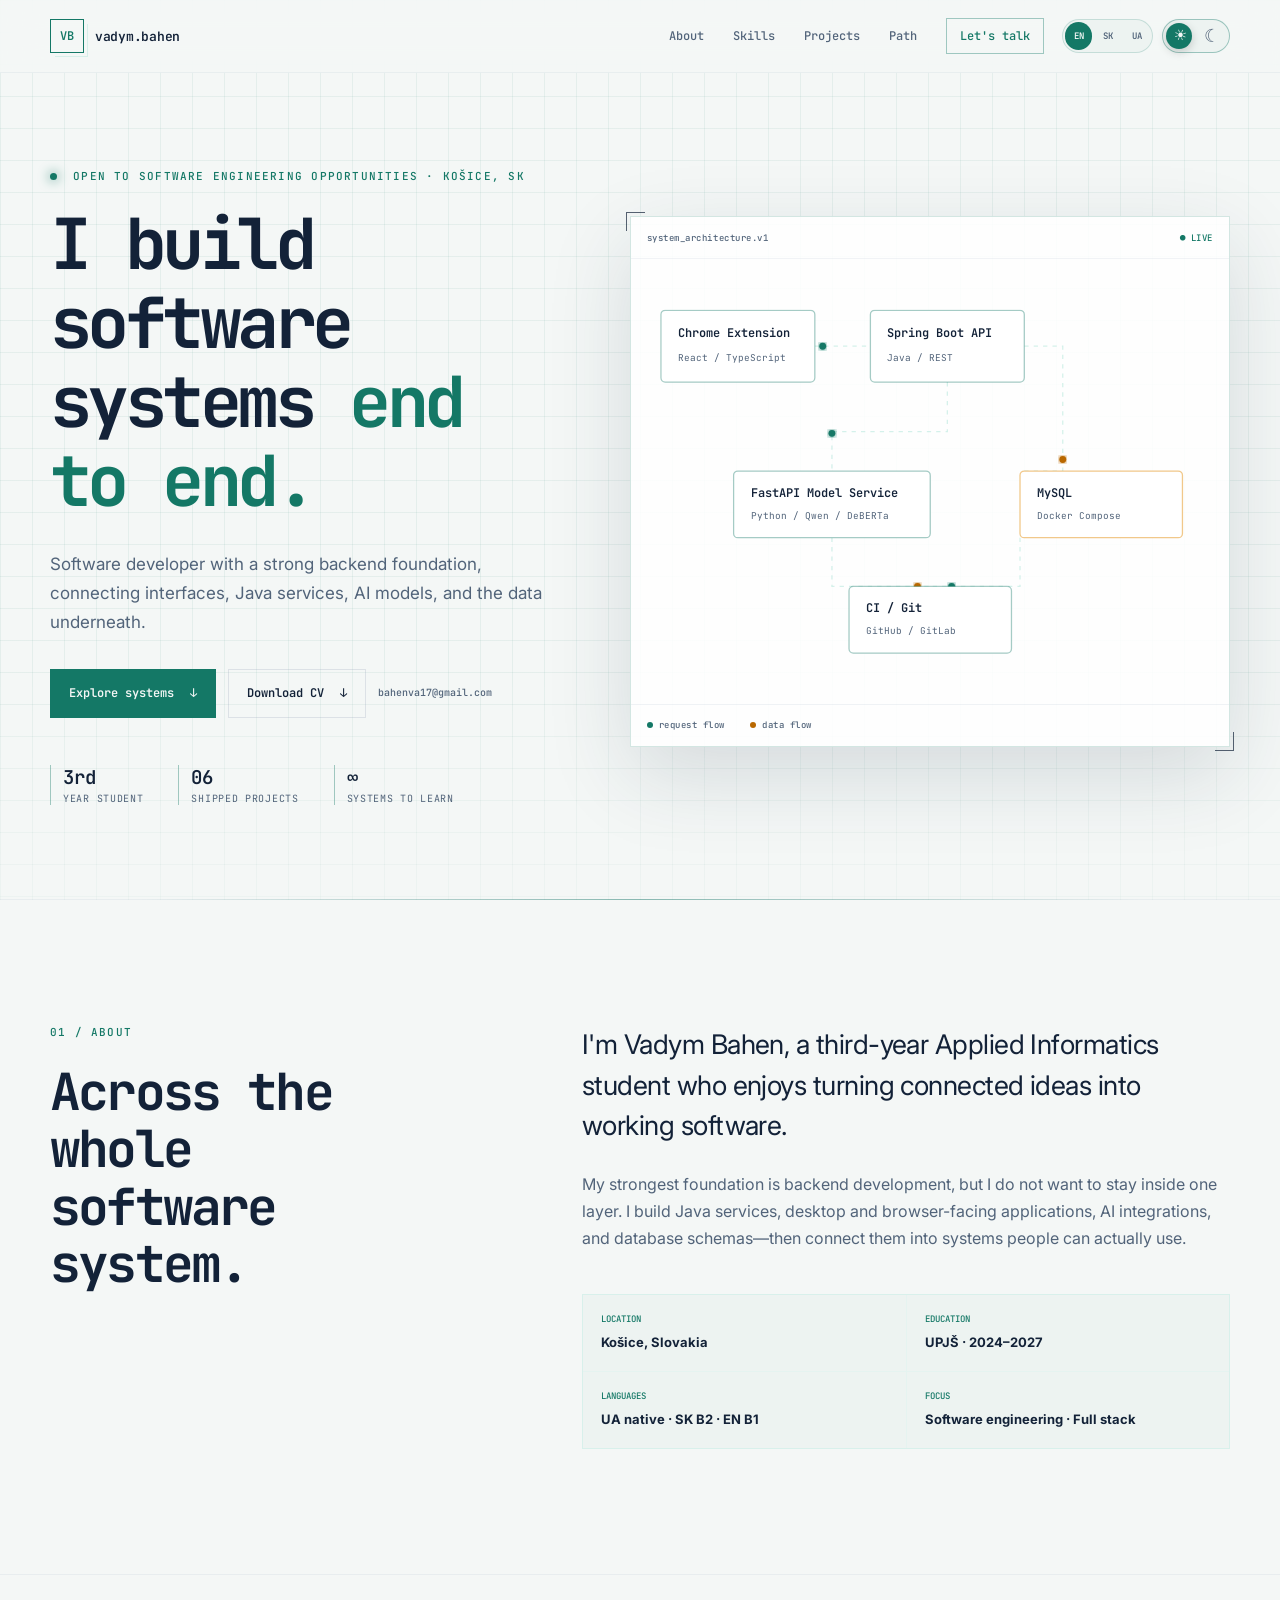
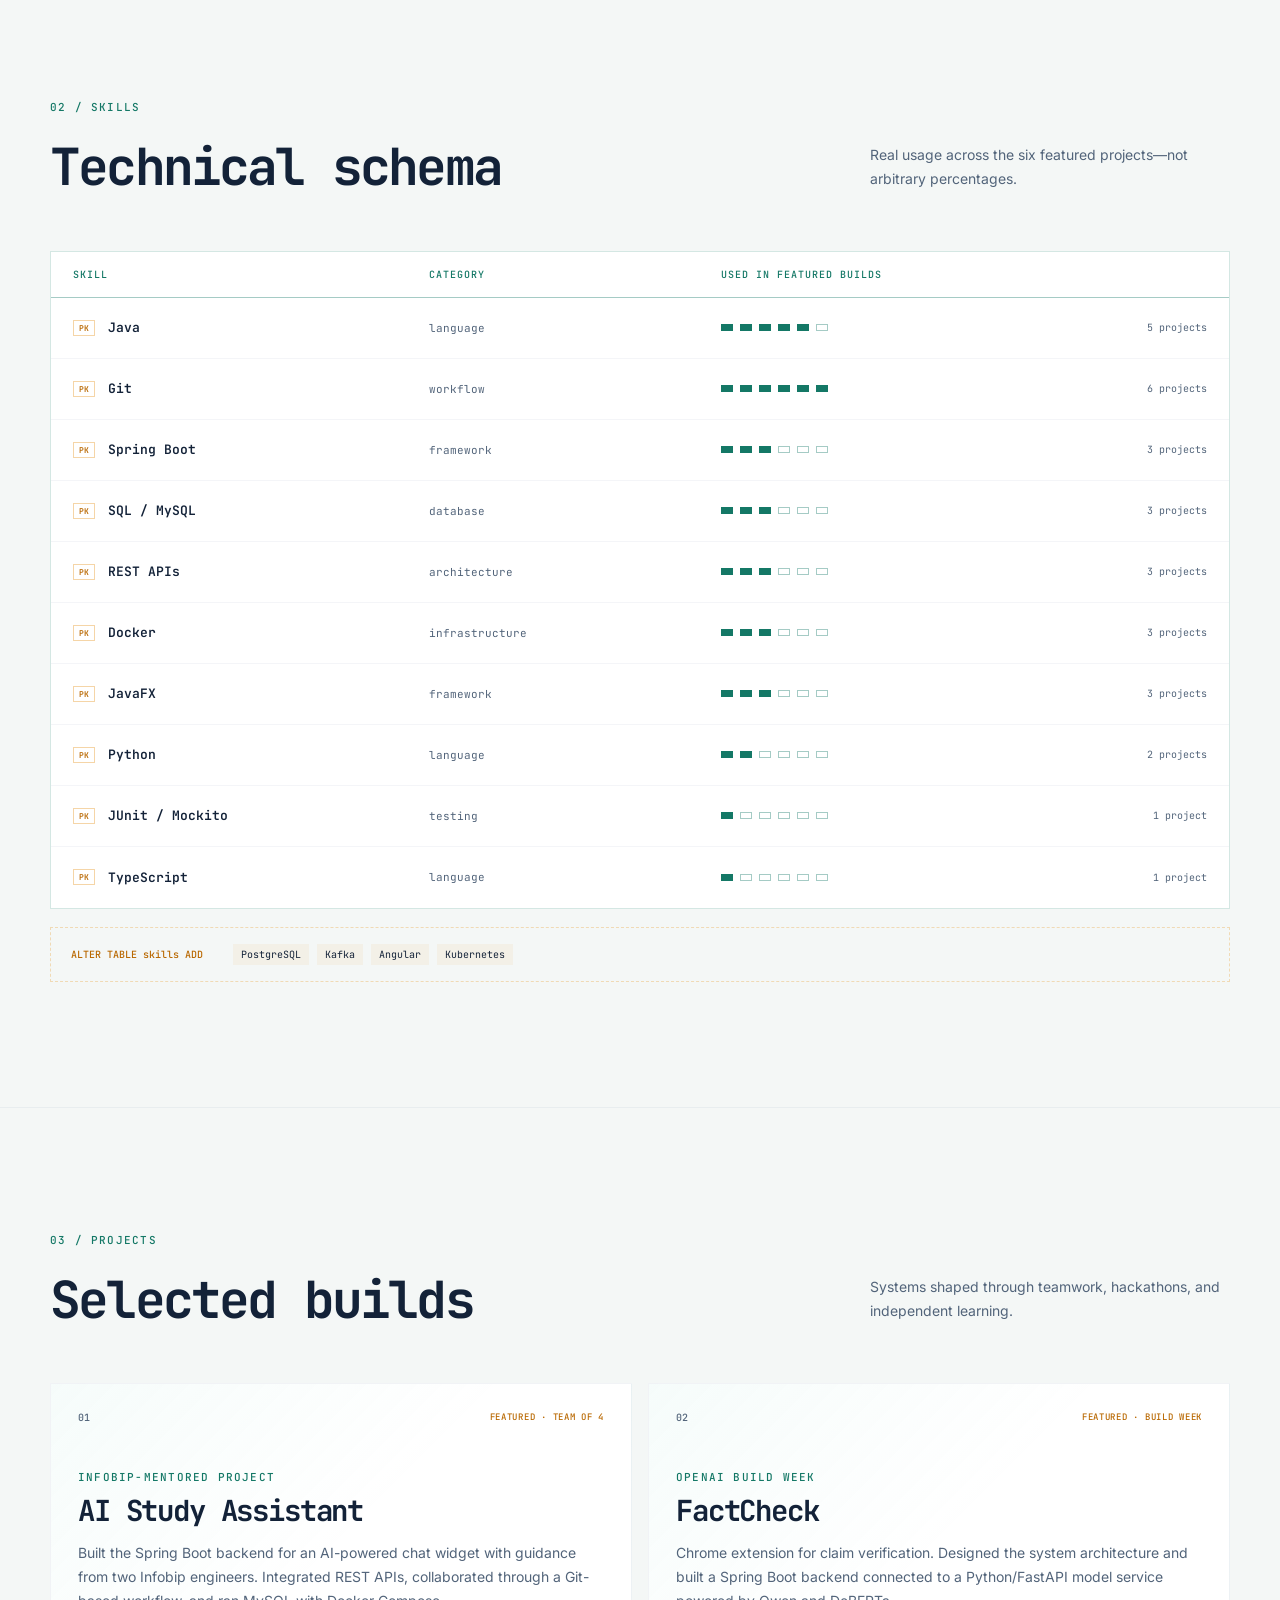
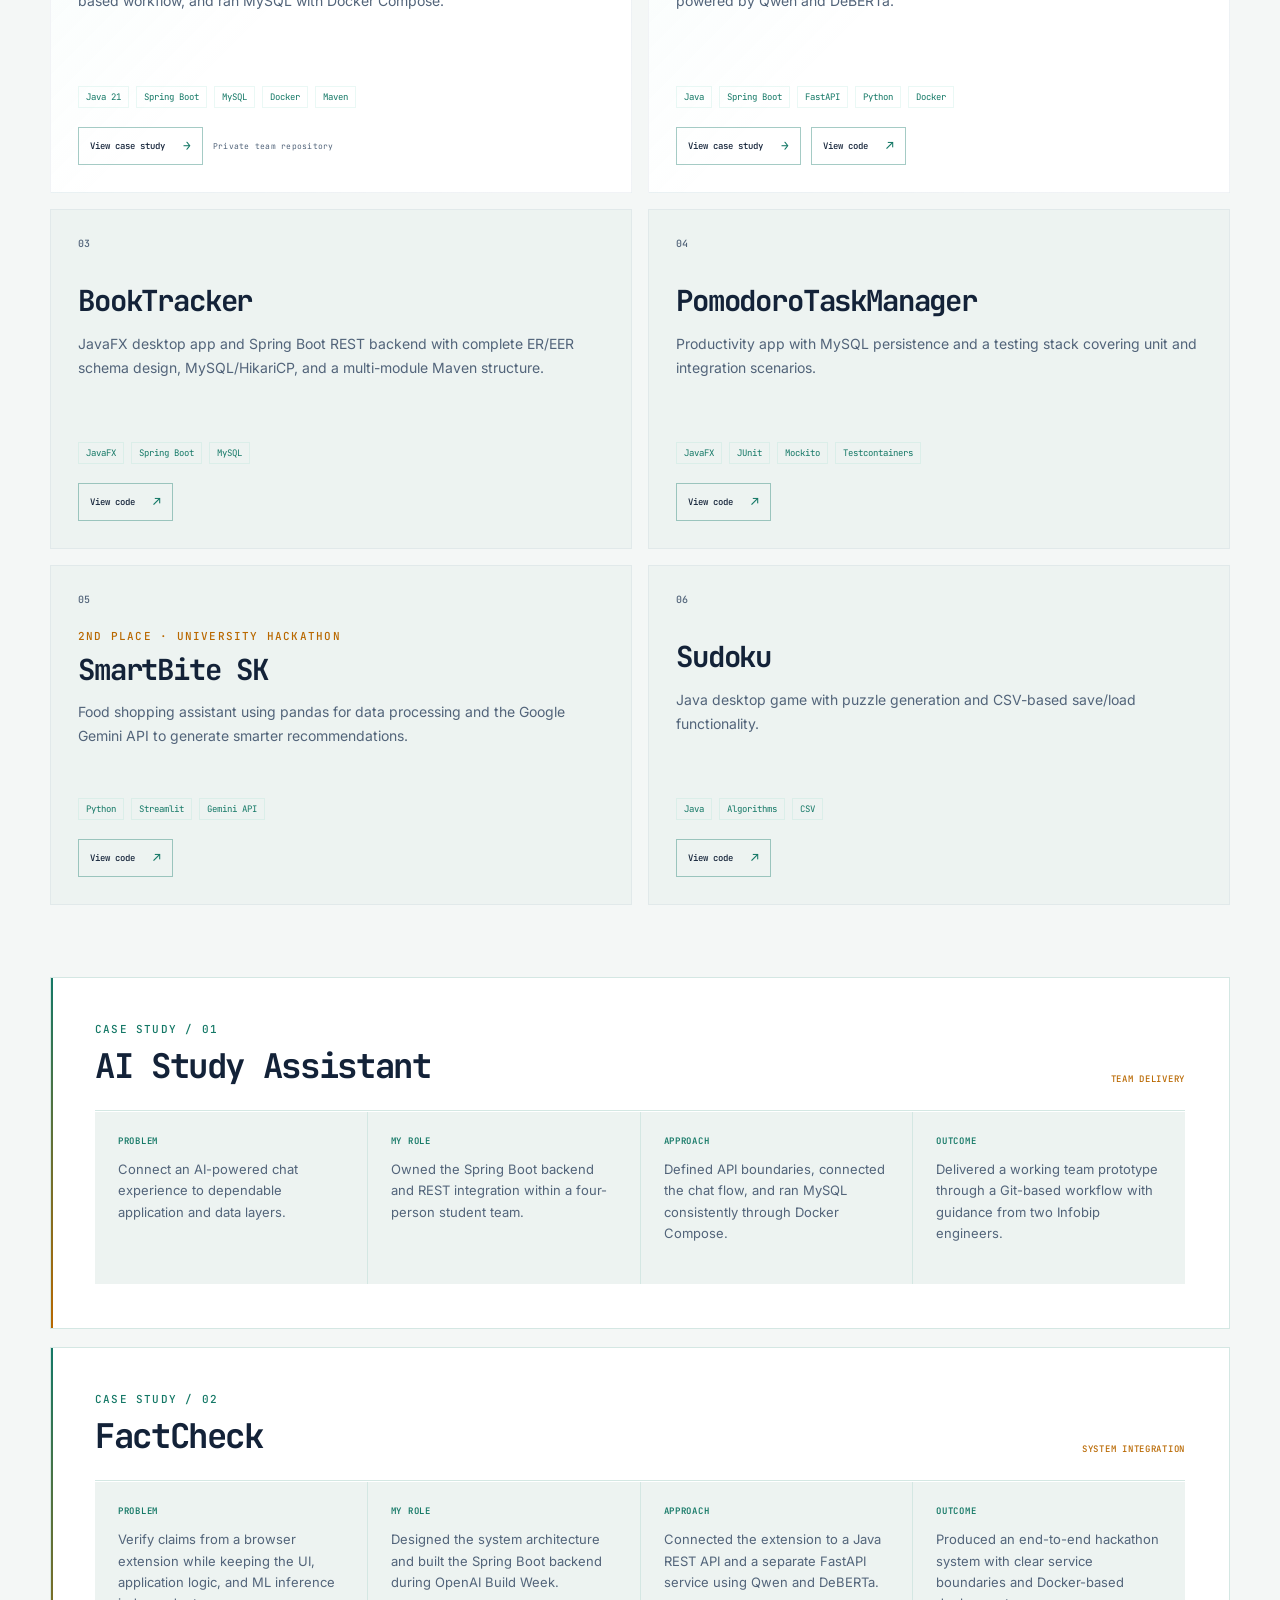
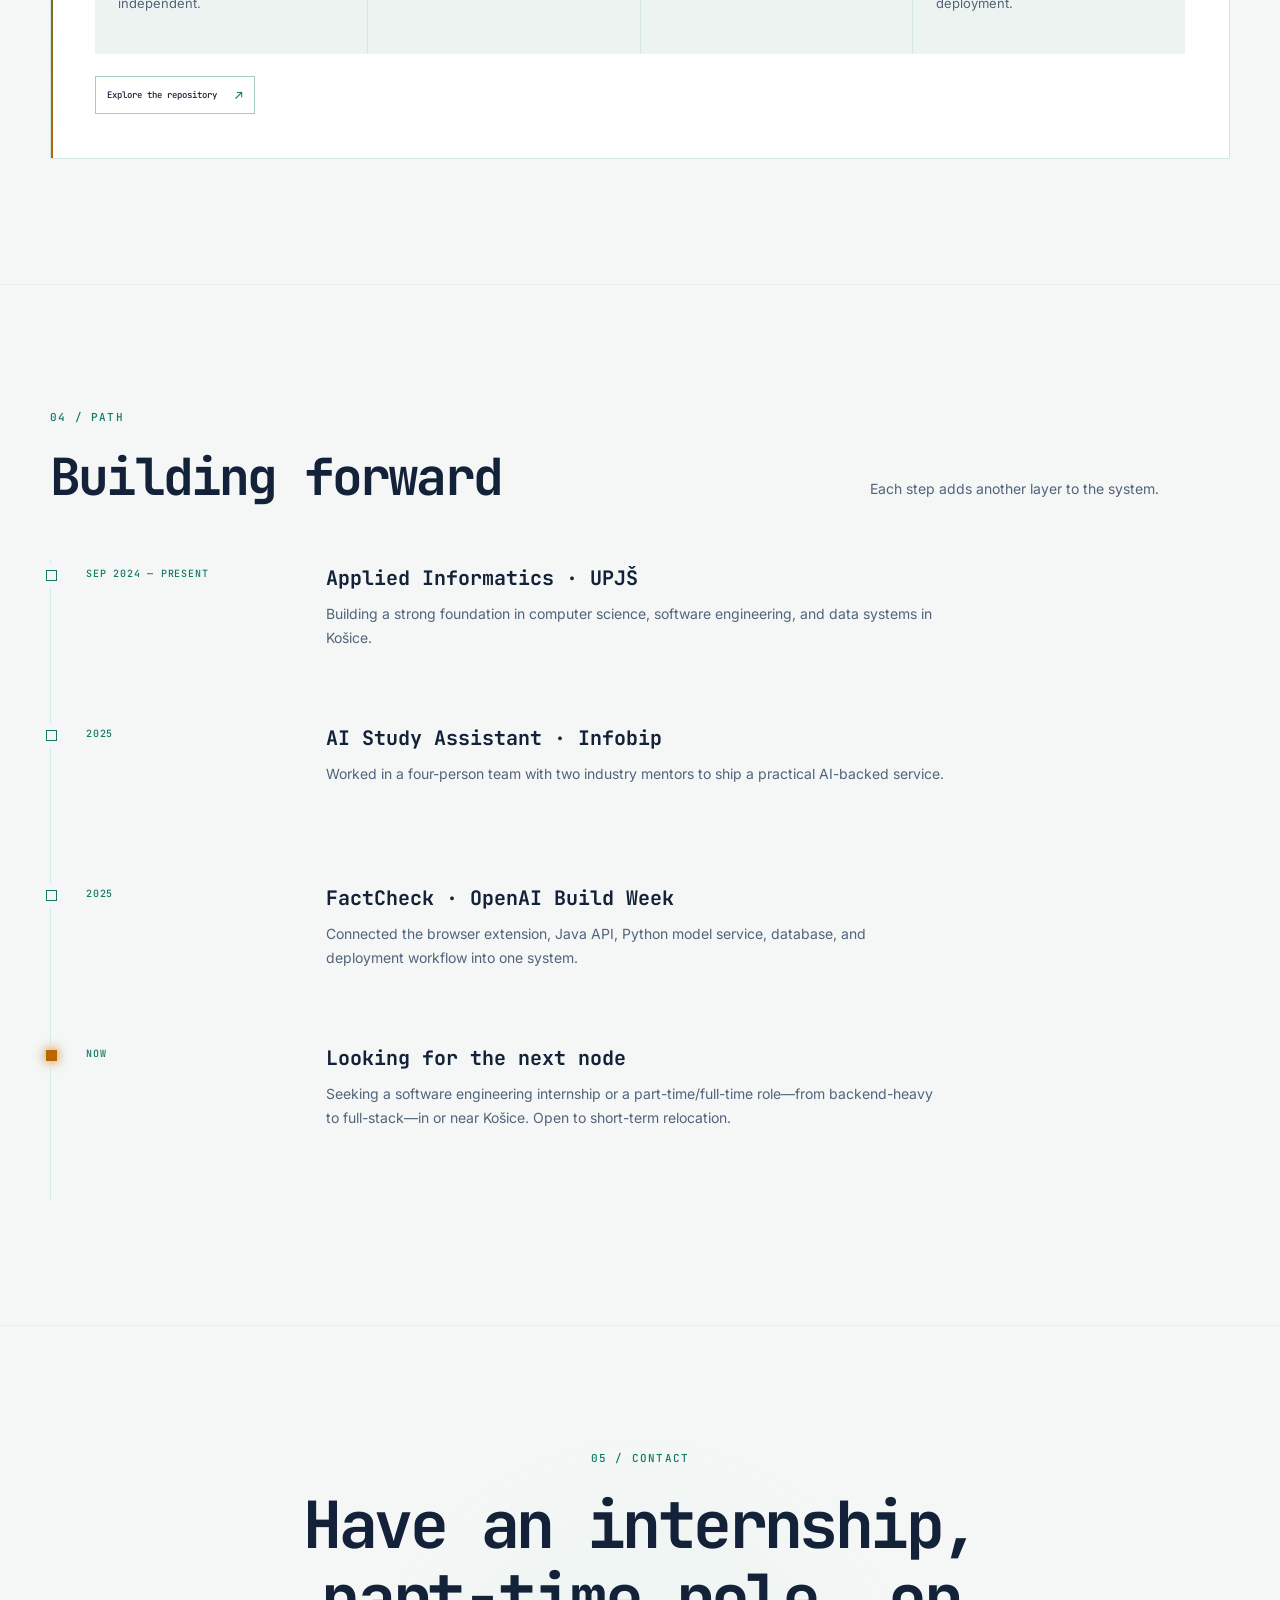
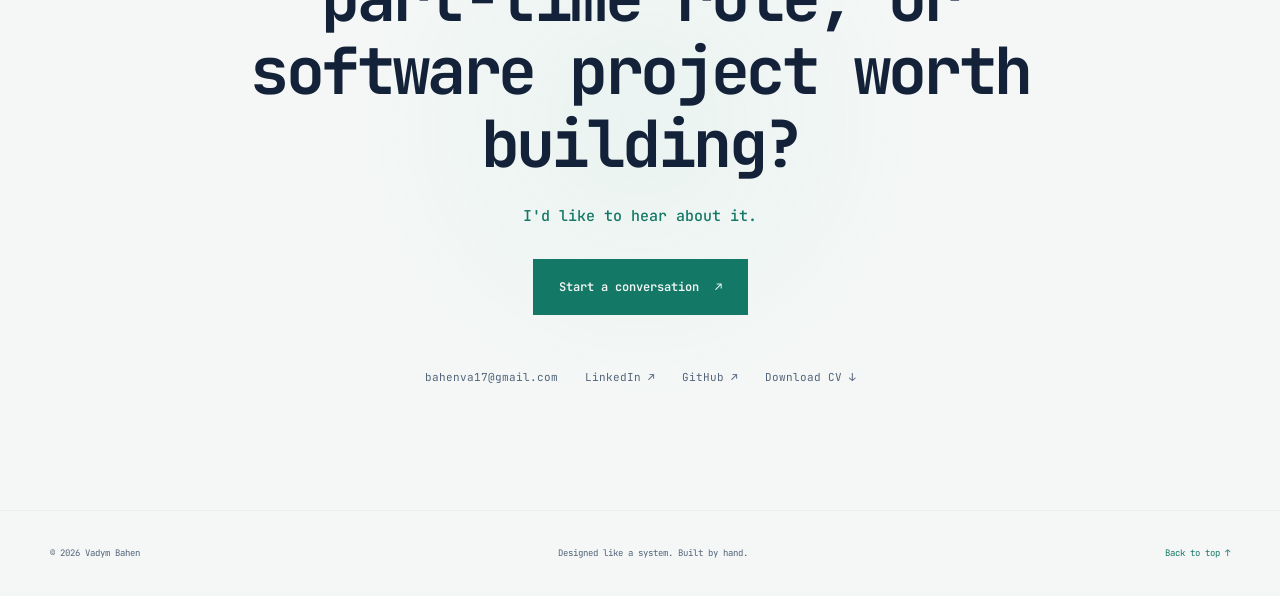
==== commit 253fc35d: "Add Slovak and Ukrainian portfolio versions" ====
--- a/index.html
+++ b/index.html
@@ -13,15 +13,27 @@
   <meta property="og:image" content="https://vadymbahen.pages.dev/assets/og.png">
   <meta property="og:image:width" content="1200">
   <meta property="og:image:height" content="630">
+  <meta property="og:locale" content="en_US">
+  <meta property="og:locale:alternate" content="sk_SK">
+  <meta property="og:locale:alternate" content="uk_UA">
   <meta name="twitter:card" content="summary_large_image">
   <meta name="twitter:title" content="Vadym Bahen — Software Developer">
   <meta name="twitter:description" content="From interface to infrastructure.">
   <meta name="twitter:image" content="https://vadymbahen.pages.dev/assets/og.png">
   <link rel="canonical" href="https://vadymbahen.pages.dev/">
+  <link rel="alternate" hreflang="en" href="https://vadymbahen.pages.dev/">
+  <link rel="alternate" hreflang="sk" href="https://vadymbahen.pages.dev/sk/">
+  <link rel="alternate" hreflang="uk" href="https://vadymbahen.pages.dev/uk/">
+  <link rel="alternate" hreflang="x-default" href="https://vadymbahen.pages.dev/">
   <title>Vadym Bahen — Software Developer</title>
   <script>
     (() => {
       const systemTheme = window.matchMedia("(prefers-color-scheme: light)").matches ? "light" : "dark";
+      const requestedLocale = new URLSearchParams(window.location.search).get("lang");
+      const pathLocale = window.location.pathname.split("/").filter(Boolean)[0];
+      document.documentElement.lang = ["sk", "uk"].includes(requestedLocale)
+        ? requestedLocale
+        : (["sk", "uk"].includes(pathLocale) ? pathLocale : "en");
       try {
         document.documentElement.dataset.theme = localStorage.getItem("portfolio-theme") || systemTheme;
       } catch {
@@ -34,6 +46,7 @@
   <link href="https://fonts.googleapis.com/css2?family=Inter:wght@400;500;600;700&family=JetBrains+Mono:wght@400;500;600;700&display=swap" rel="stylesheet">
   <link rel="icon" href="assets/favicon.svg" type="image/svg+xml">
   <link rel="stylesheet" href="styles/style.css">
+  <script src="localization.js" defer></script>
   <script src="script.js" defer></script>
 </head>
 <body id="top">
@@ -51,6 +64,11 @@
         <a class="nav-cta" href="#contact">Let's talk</a>
       </div>
       <div class="nav-actions">
+        <div class="language-switcher" role="group" aria-label="Language">
+          <a href="https://vadymbahen.pages.dev/" hreflang="en" lang="en" data-lang="en">EN</a>
+          <a href="https://vadymbahen.pages.dev/sk/" hreflang="sk" lang="sk" data-lang="sk">SK</a>
+          <a href="https://vadymbahen.pages.dev/uk/" hreflang="uk" lang="uk" data-lang="uk">UA</a>
+        </div>
         <button class="theme-toggle" type="button" aria-label="Switch to light theme" aria-pressed="false" title="Switch color theme">
           <span class="theme-icon theme-sun" aria-hidden="true">☀</span>
           <span class="theme-icon theme-moon" aria-hidden="true">☾</span>
--- a/styles/style.css
+++ b/styles/style.css
@@ -59,6 +59,10 @@
 .nav-links a:hover, .nav-links a.active { color: var(--mint); }
 .nav-links .nav-cta { padding: 9px 13px; border: 1px solid var(--line-strong); color: var(--white); }
 .nav-actions { display: flex; align-items: center; gap: 9px; margin-left: 18px; }
+.language-switcher { display: flex; align-items: center; gap: 2px; padding: 2px; border: 1px solid var(--line); border-radius: 18px; background: var(--panel-2); }
+.language-switcher a { display: grid; place-items: center; min-width: 27px; height: 28px; border-radius: 14px; color: var(--muted); font: 600 9px var(--mono); text-decoration: none; transition: color .2s, background-color .2s; }
+.language-switcher a:hover { color: var(--white); }
+.language-switcher a.active { background: var(--mint); color: var(--navy); }
 .theme-toggle { width: 68px; height: 34px; padding: 0; border: 1px solid var(--line-strong); border-radius: 18px; background: var(--panel-2); color: var(--white); cursor: pointer; position: relative; transition: border-color .2s, background-color .35s, transform .2s; }
 .theme-toggle:hover { border-color: var(--mint); transform: translateY(-1px); }
 .theme-icon { position: absolute; z-index: 2; top: 50%; width: 26px; transform: translateY(-50%); font: 15px/1 var(--mono); transition: color .3s, transform .3s; }
@@ -218,9 +222,7 @@
   .case-grid { grid-template-columns: repeat(2, 1fr); }
 }
 
-@media (max-width: 700px) {
-  .shell { width: min(calc(100% - 30px), var(--max)); }
-  .site-header .shell { width: calc(100% - 24px); }
+@media (max-width: 880px) {
   .menu-button { display: block; }
   .nav-links { position: absolute; left: 0; top: 72px; width: 100%; padding: 22px; margin-left: 0; flex-direction: column; align-items: stretch; gap: 0; background: var(--menu-bg); border-bottom: 1px solid var(--line); transform: translateY(-130%); visibility: hidden; transition: transform .25s, visibility .25s, background-color .35s; z-index: -1; }
   .nav-links.open { transform: translateY(0); visibility: visible; }
@@ -230,6 +232,11 @@
   .menu-button[aria-expanded="true"] span:nth-child(2) { transform: translateY(6px) rotate(45deg); }
   .menu-button[aria-expanded="true"] span:nth-child(3) { opacity: 0; }
   .menu-button[aria-expanded="true"] span:nth-child(4) { transform: translateY(-6px) rotate(-45deg); }
+}
+
+@media (max-width: 700px) {
+  .shell { width: min(calc(100% - 30px), var(--max)); }
+  .site-header .shell { width: calc(100% - 24px); }
   .hero { min-height: auto; padding: 122px 0 72px; }
   .hero-grid { gap: 55px; }
   h1 { font-size: clamp(39px, 12vw, 57px); }
@@ -252,6 +259,9 @@
 }
 
 @media (max-width: 420px) {
+  .brand > span:last-child { display: none; }
+  .nav-actions { gap: 6px; }
+  .language-switcher a { min-width: 23px; font-size: 8px; }
   .hero-actions .button { width: 100%; }
   .hero-email { width: 100%; justify-content: center; }
   .hero-stats dd { max-width: 85px; }
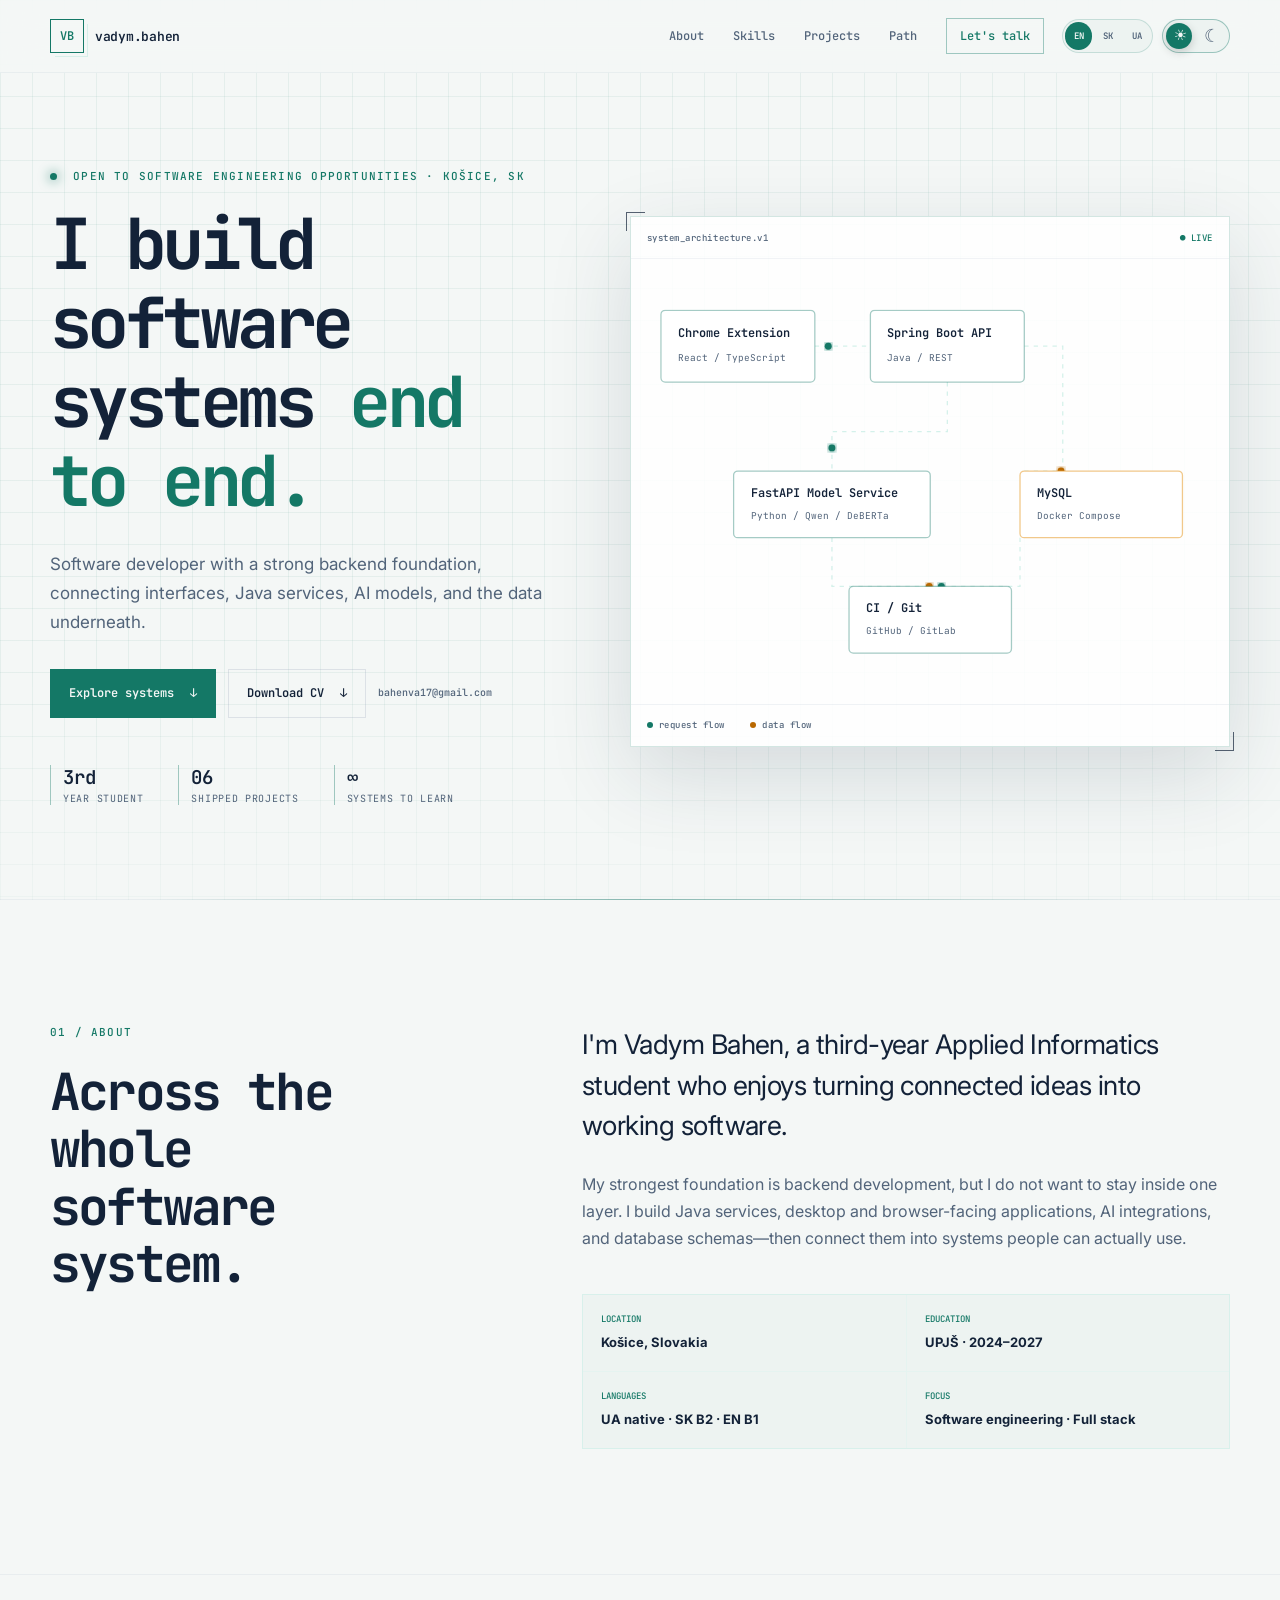
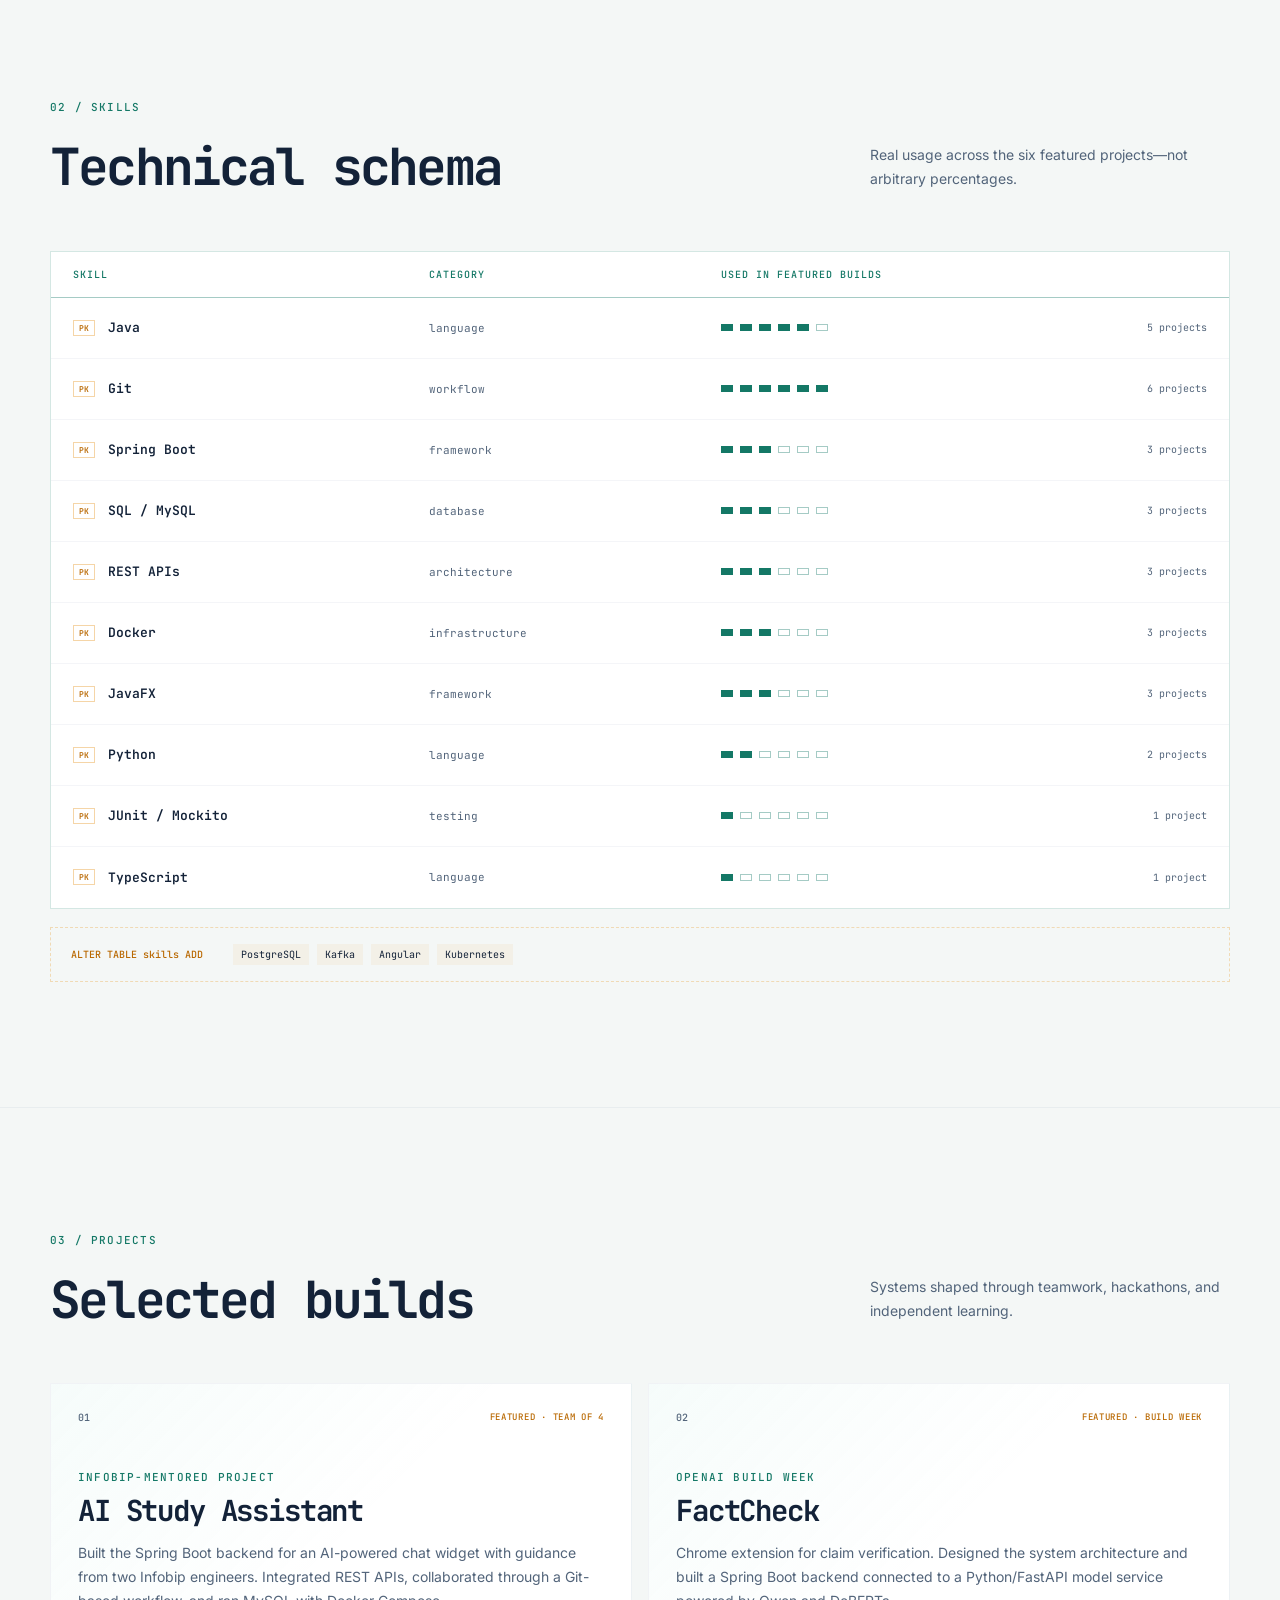
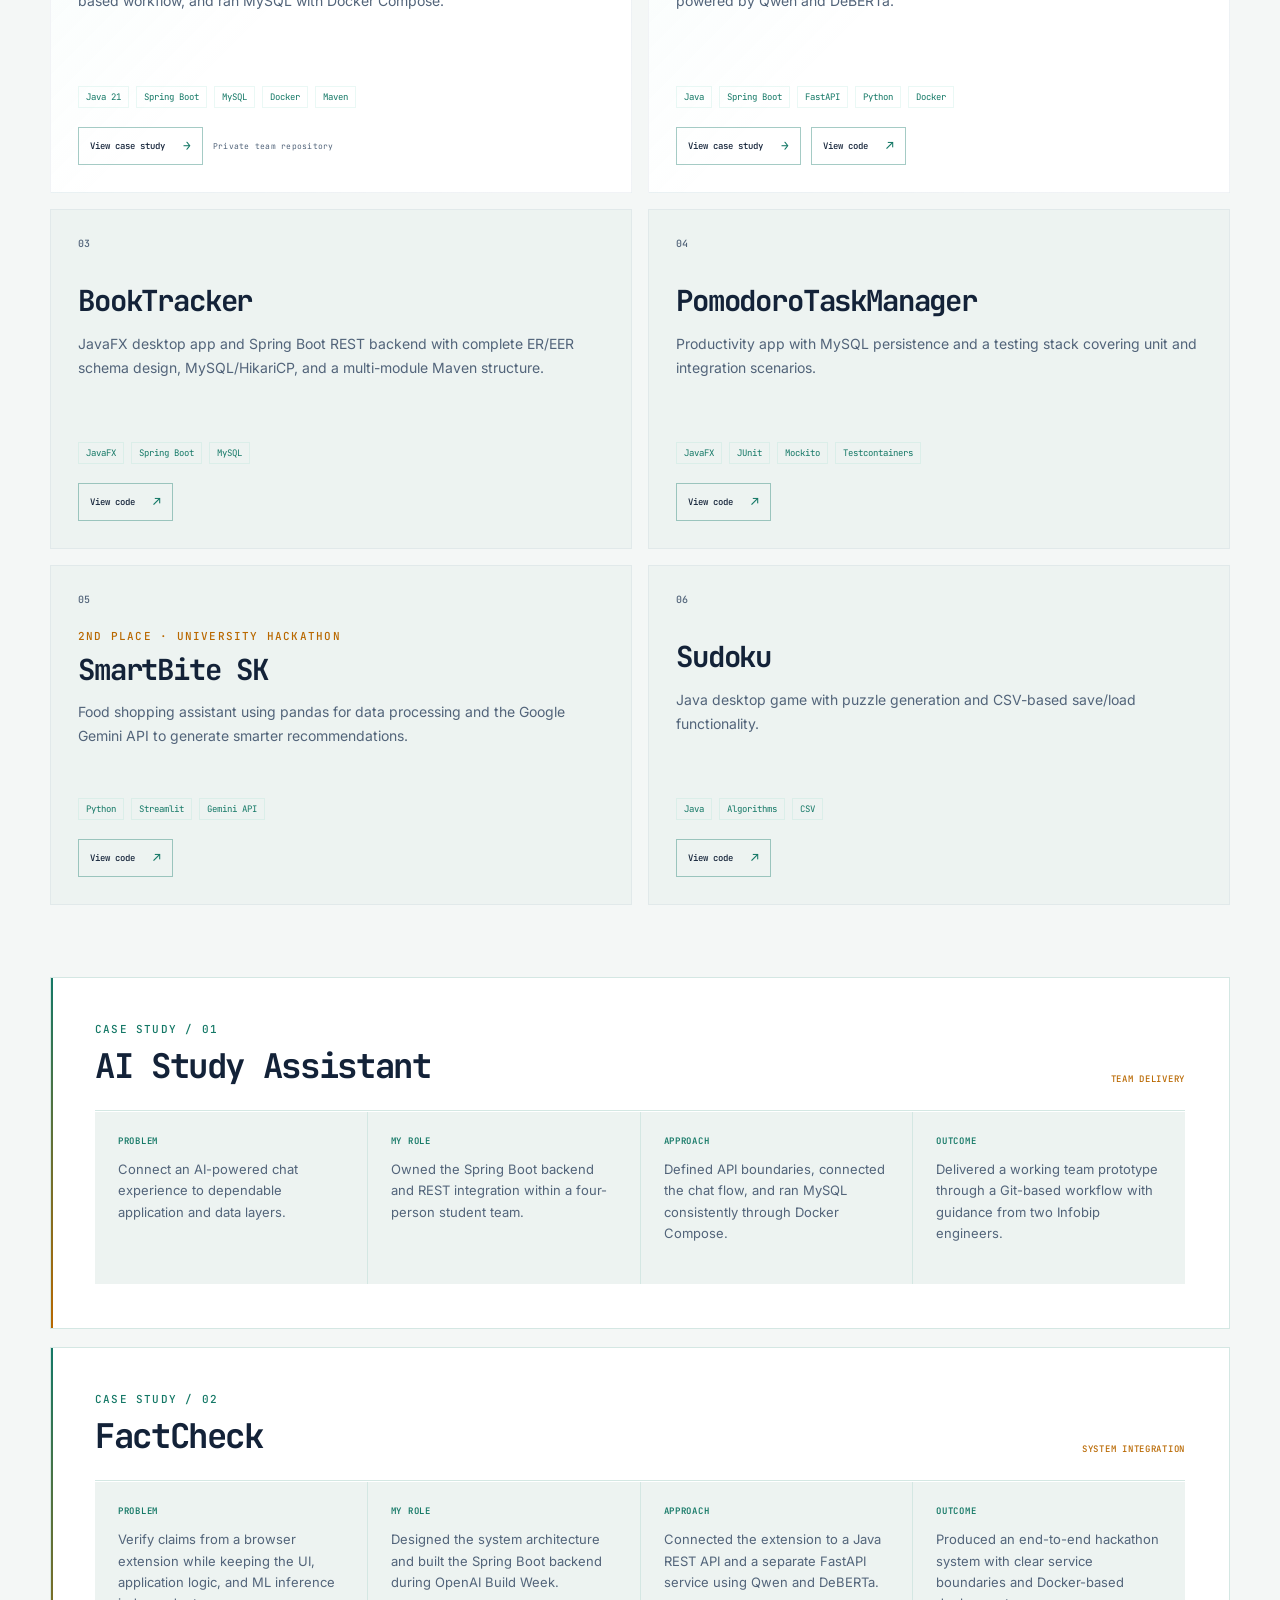
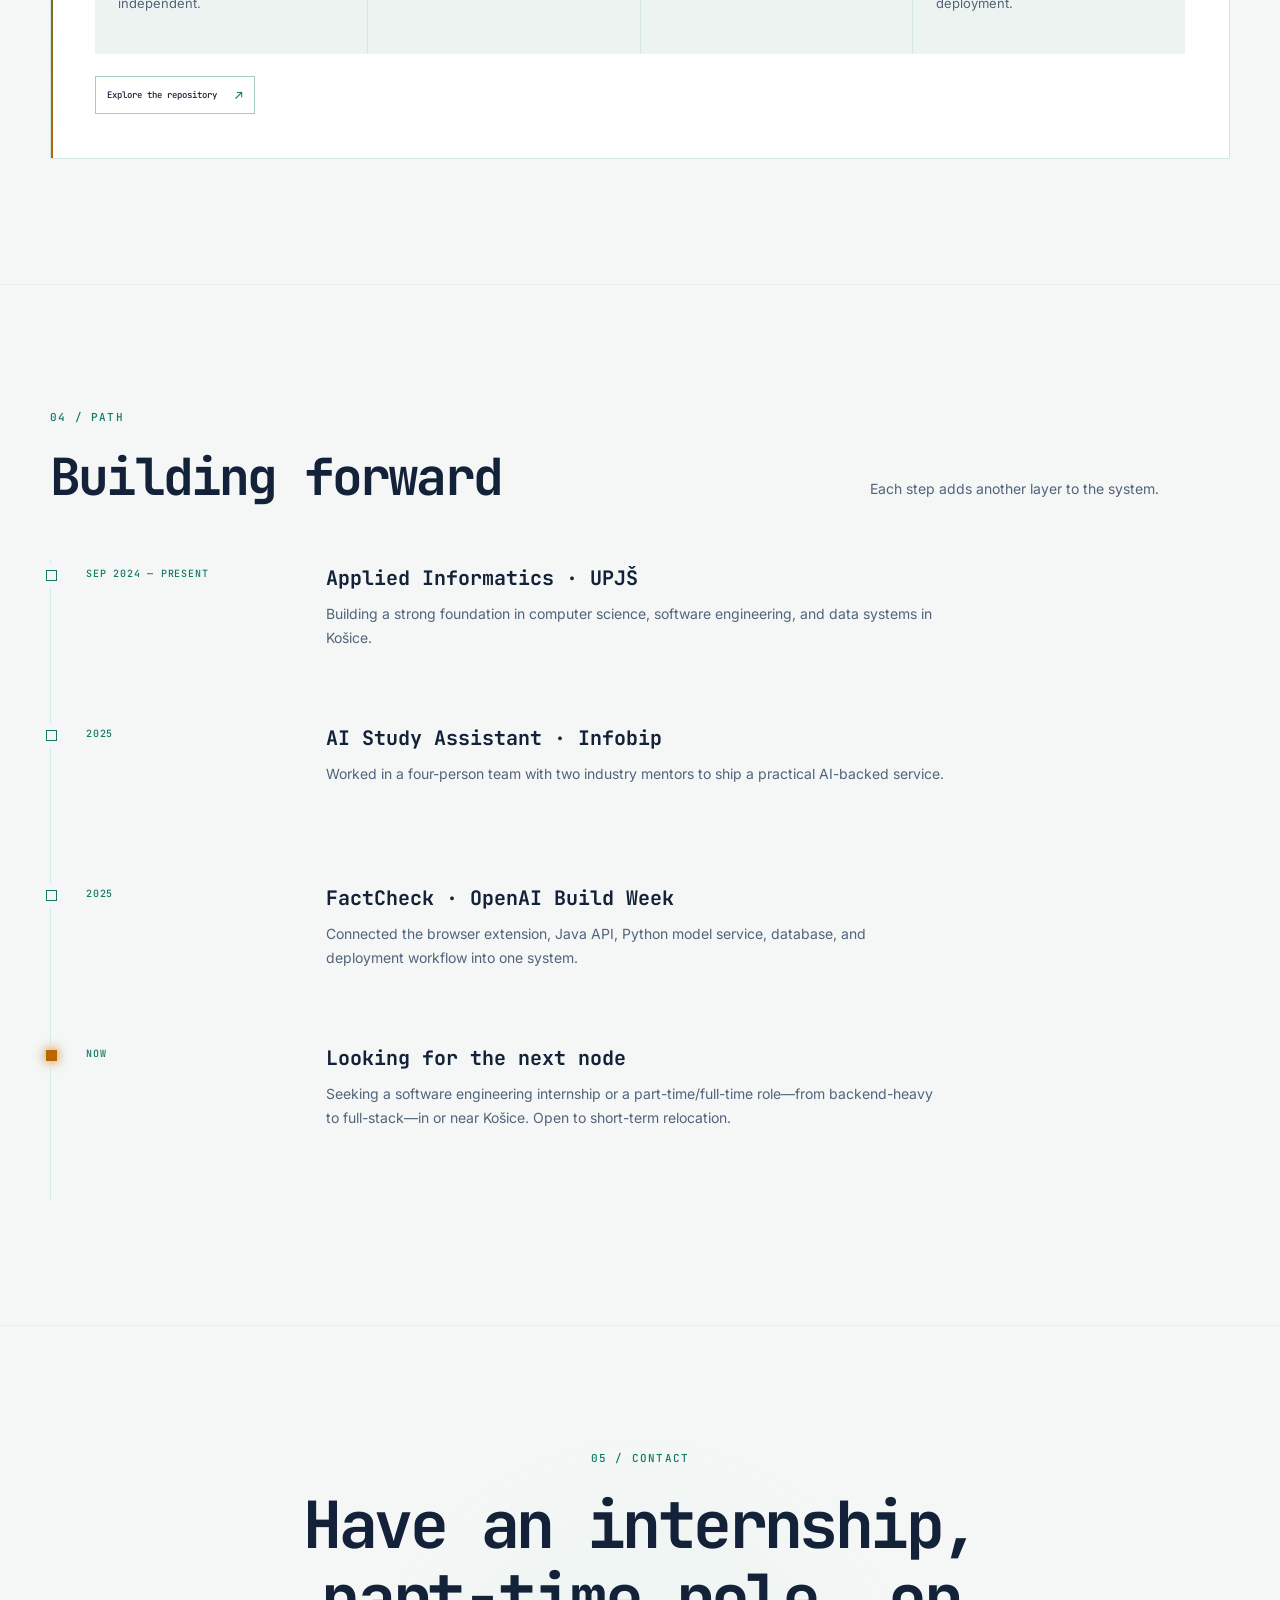
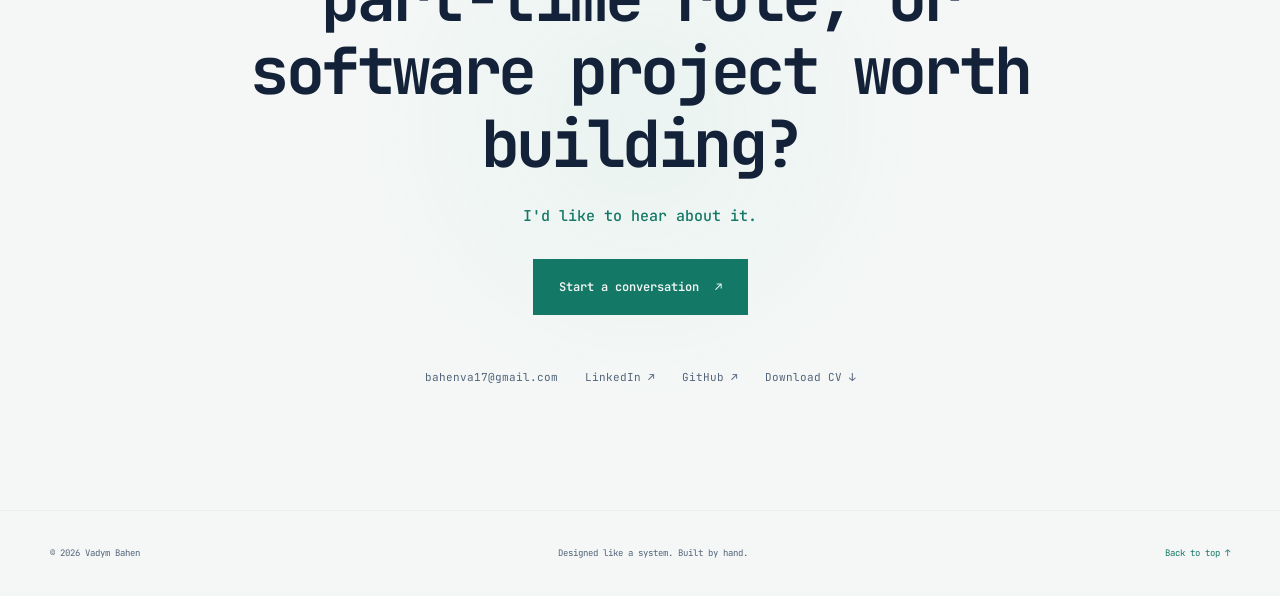
==== commit c89af0de: "Define portfolio name for search" ====
--- a/index.html
+++ b/index.html
@@ -5,8 +5,10 @@
   <meta name="viewport" content="width=device-width, initial-scale=1">
   <meta name="description" content="Vadym Bahen — software developer building connected products from interface to infrastructure.">
   <meta name="author" content="Vadym Bahen">
+  <meta name="application-name" content="Vadym Bahen">
   <meta name="theme-color" content="#0B1220">
   <meta property="og:type" content="website">
+  <meta property="og:site_name" content="Vadym Bahen">
   <meta property="og:title" content="Vadym Bahen — Software Developer">
   <meta property="og:description" content="From interface to infrastructure. Explore my software projects, architecture work, and technical path.">
   <meta property="og:url" content="https://vadymbahen.pages.dev/">
@@ -26,6 +28,15 @@
   <link rel="alternate" hreflang="uk" href="https://vadymbahen.pages.dev/uk/">
   <link rel="alternate" hreflang="x-default" href="https://vadymbahen.pages.dev/">
   <title>Vadym Bahen — Software Developer</title>
+  <script type="application/ld+json">
+    {
+      "@context": "https://schema.org",
+      "@type": "WebSite",
+      "name": "Vadym Bahen",
+      "alternateName": "Vadym Bahen Portfolio",
+      "url": "https://vadymbahen.pages.dev/"
+    }
+  </script>
   <script>
     (() => {
       const systemTheme = window.matchMedia("(prefers-color-scheme: light)").matches ? "light" : "dark";
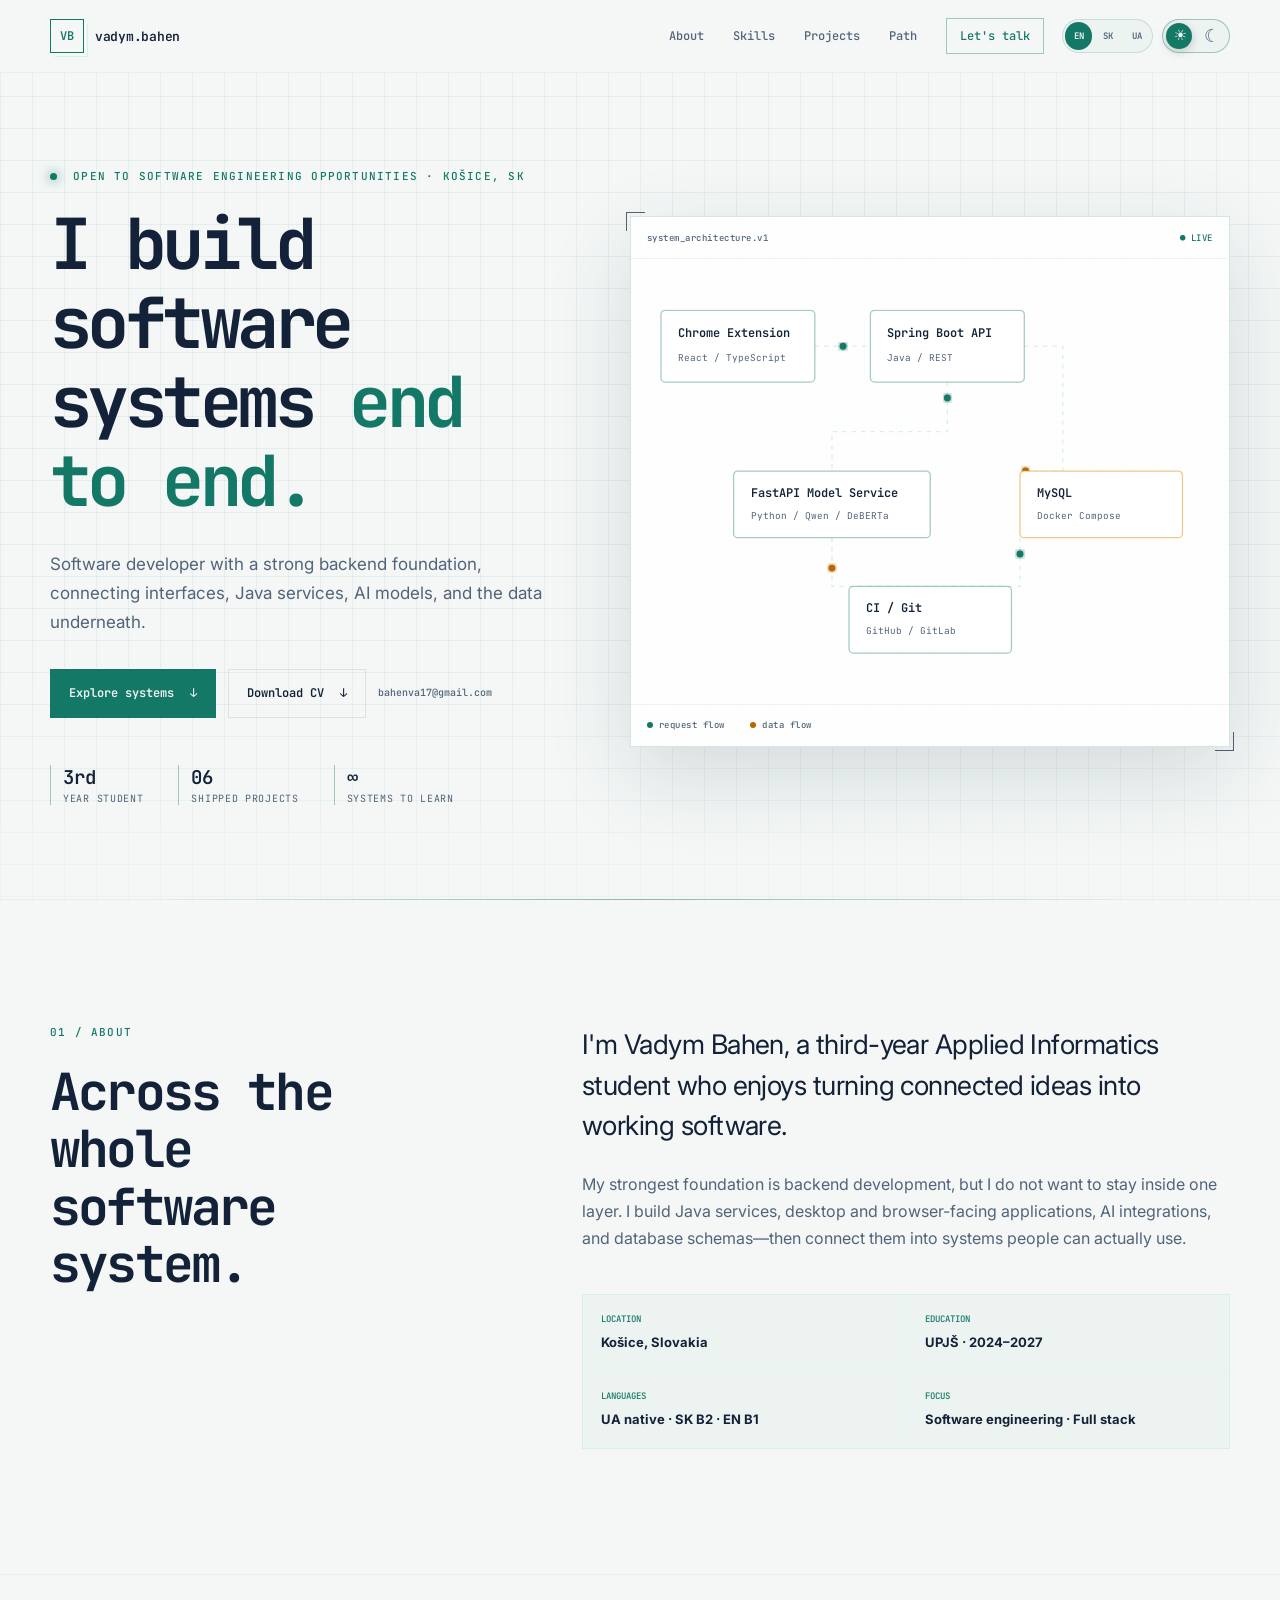
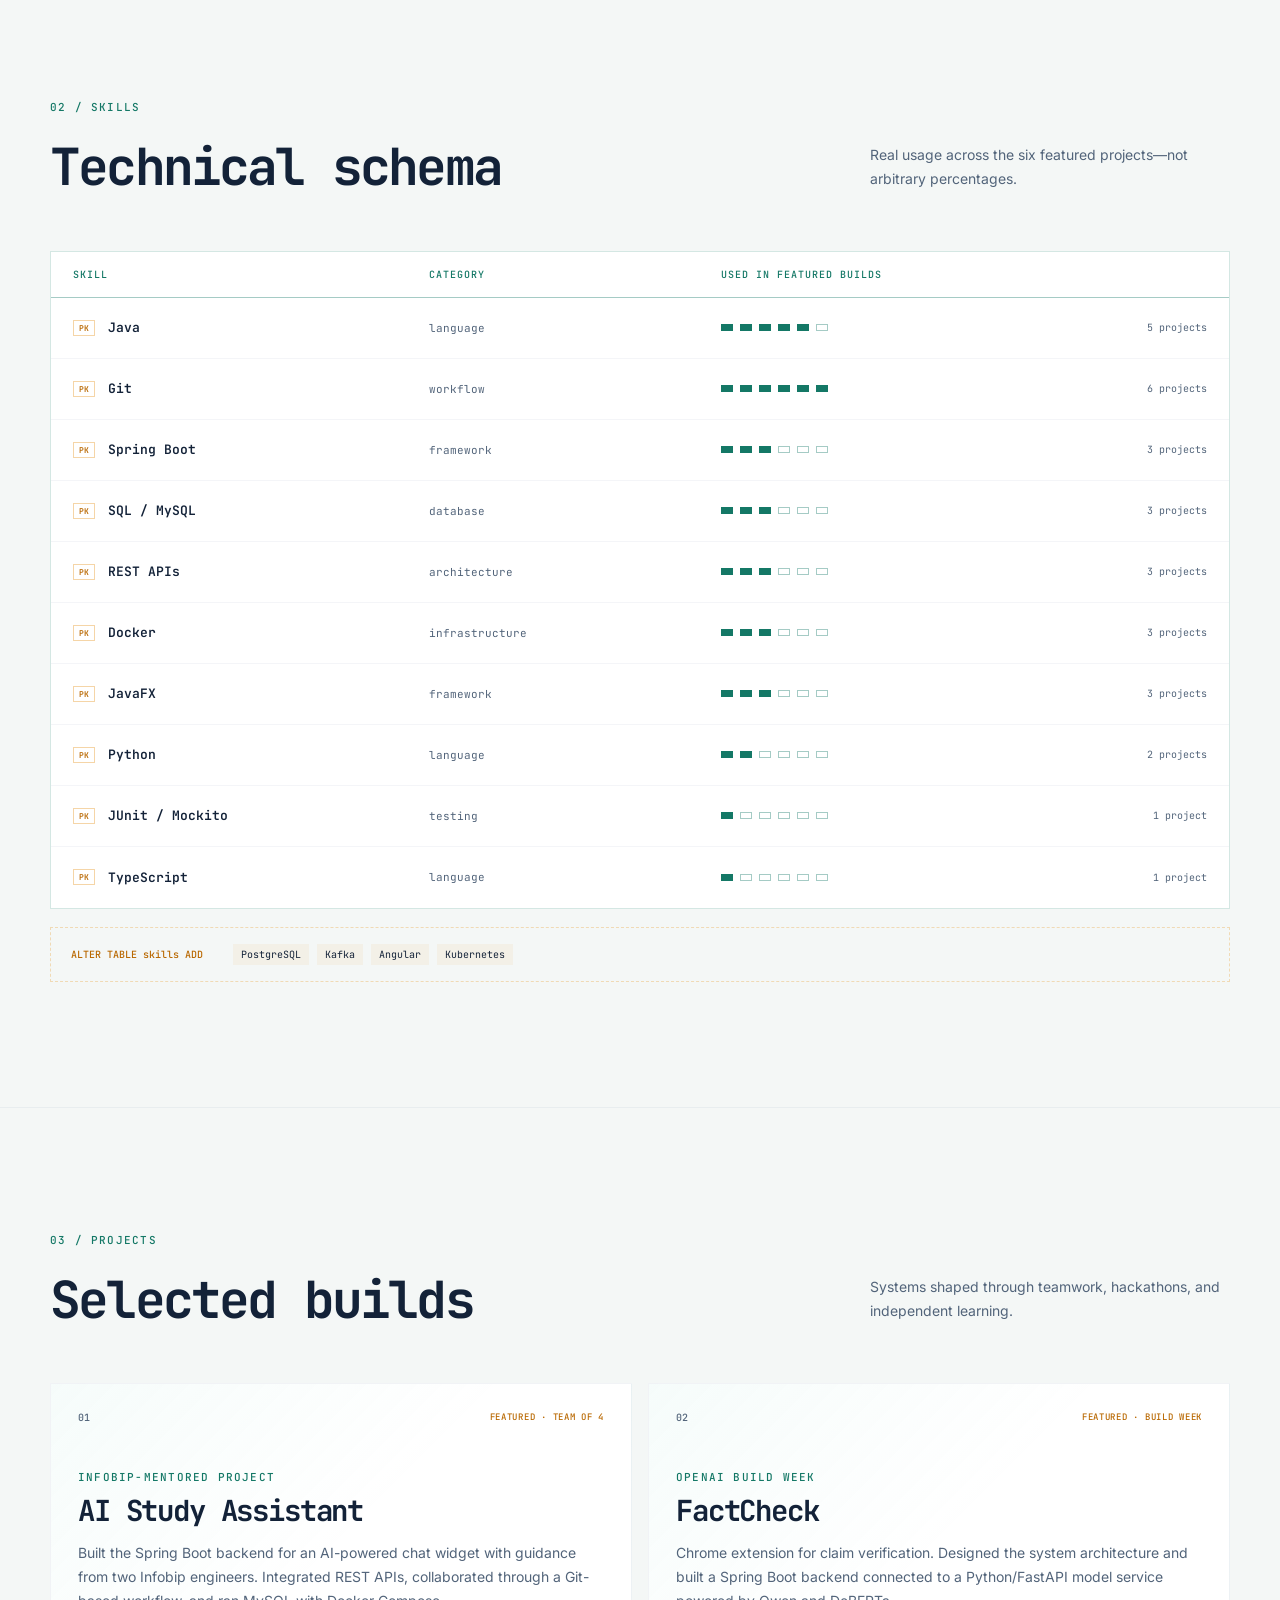
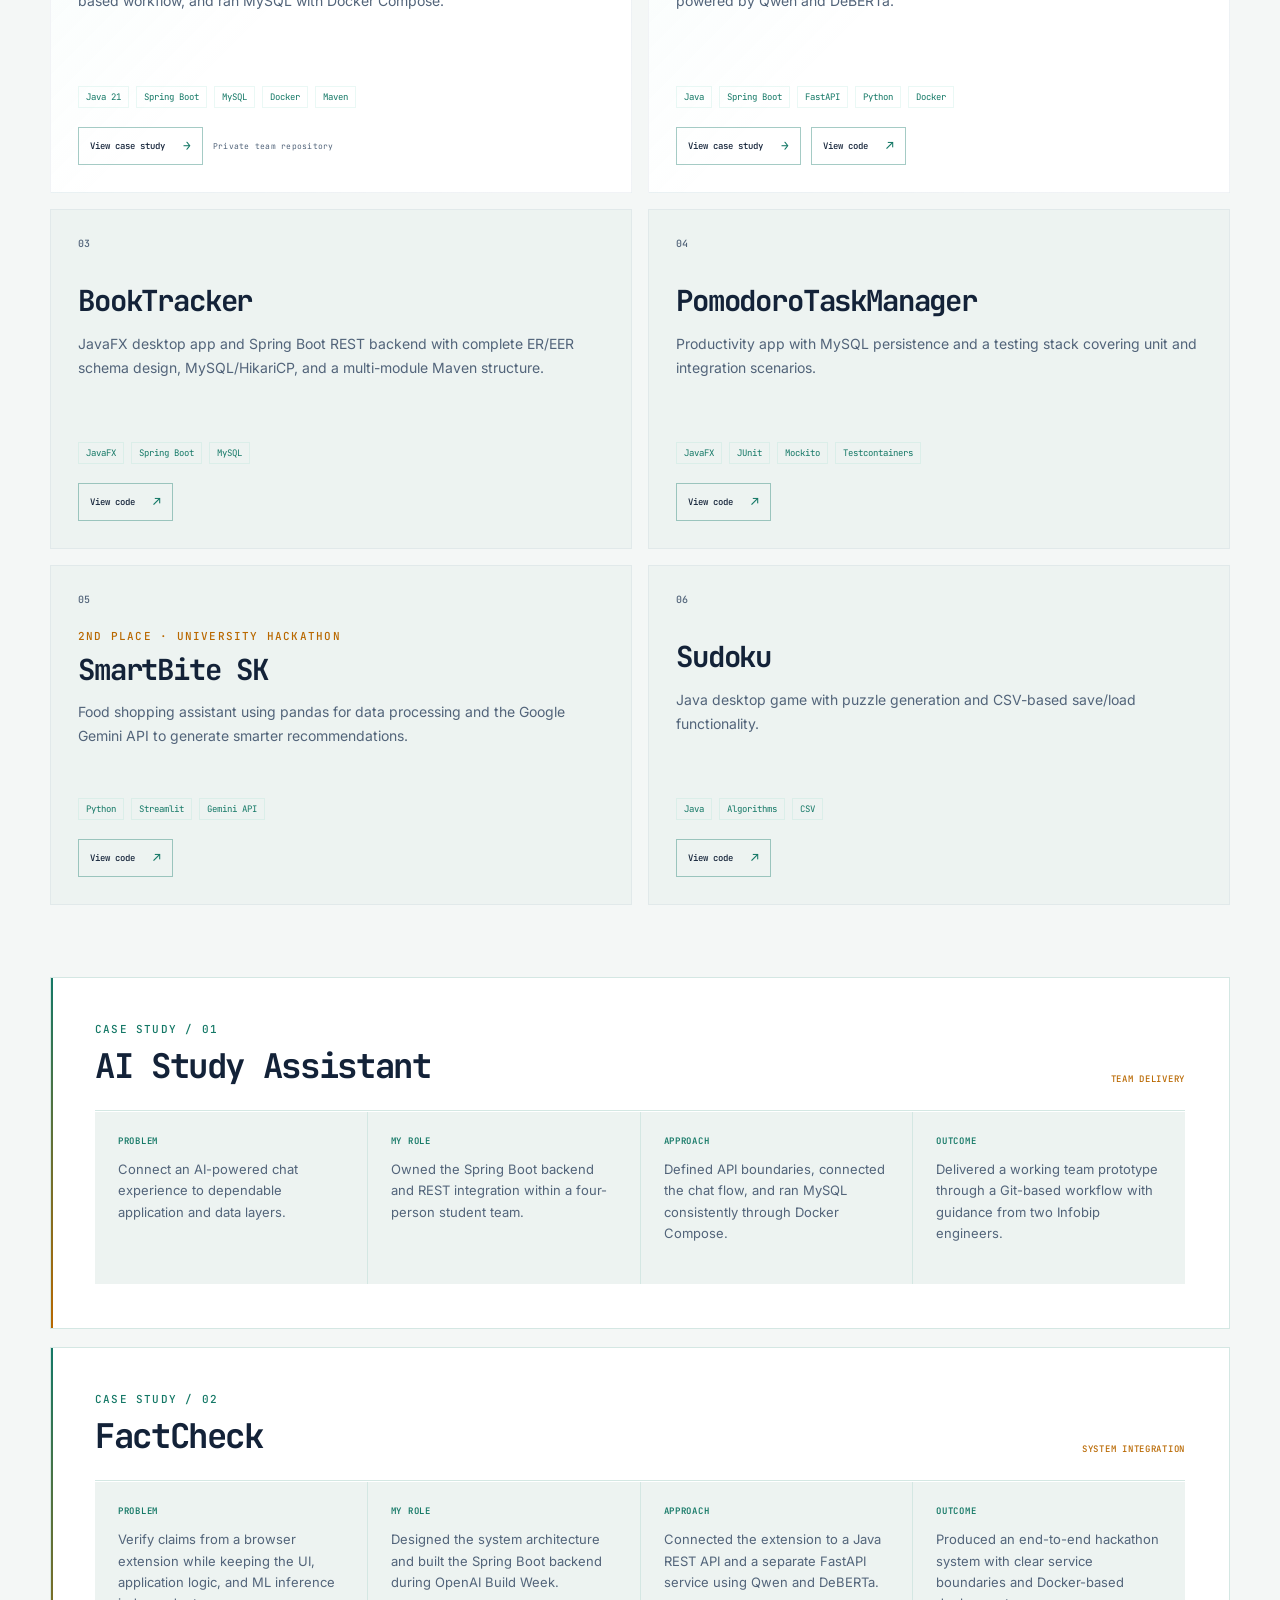
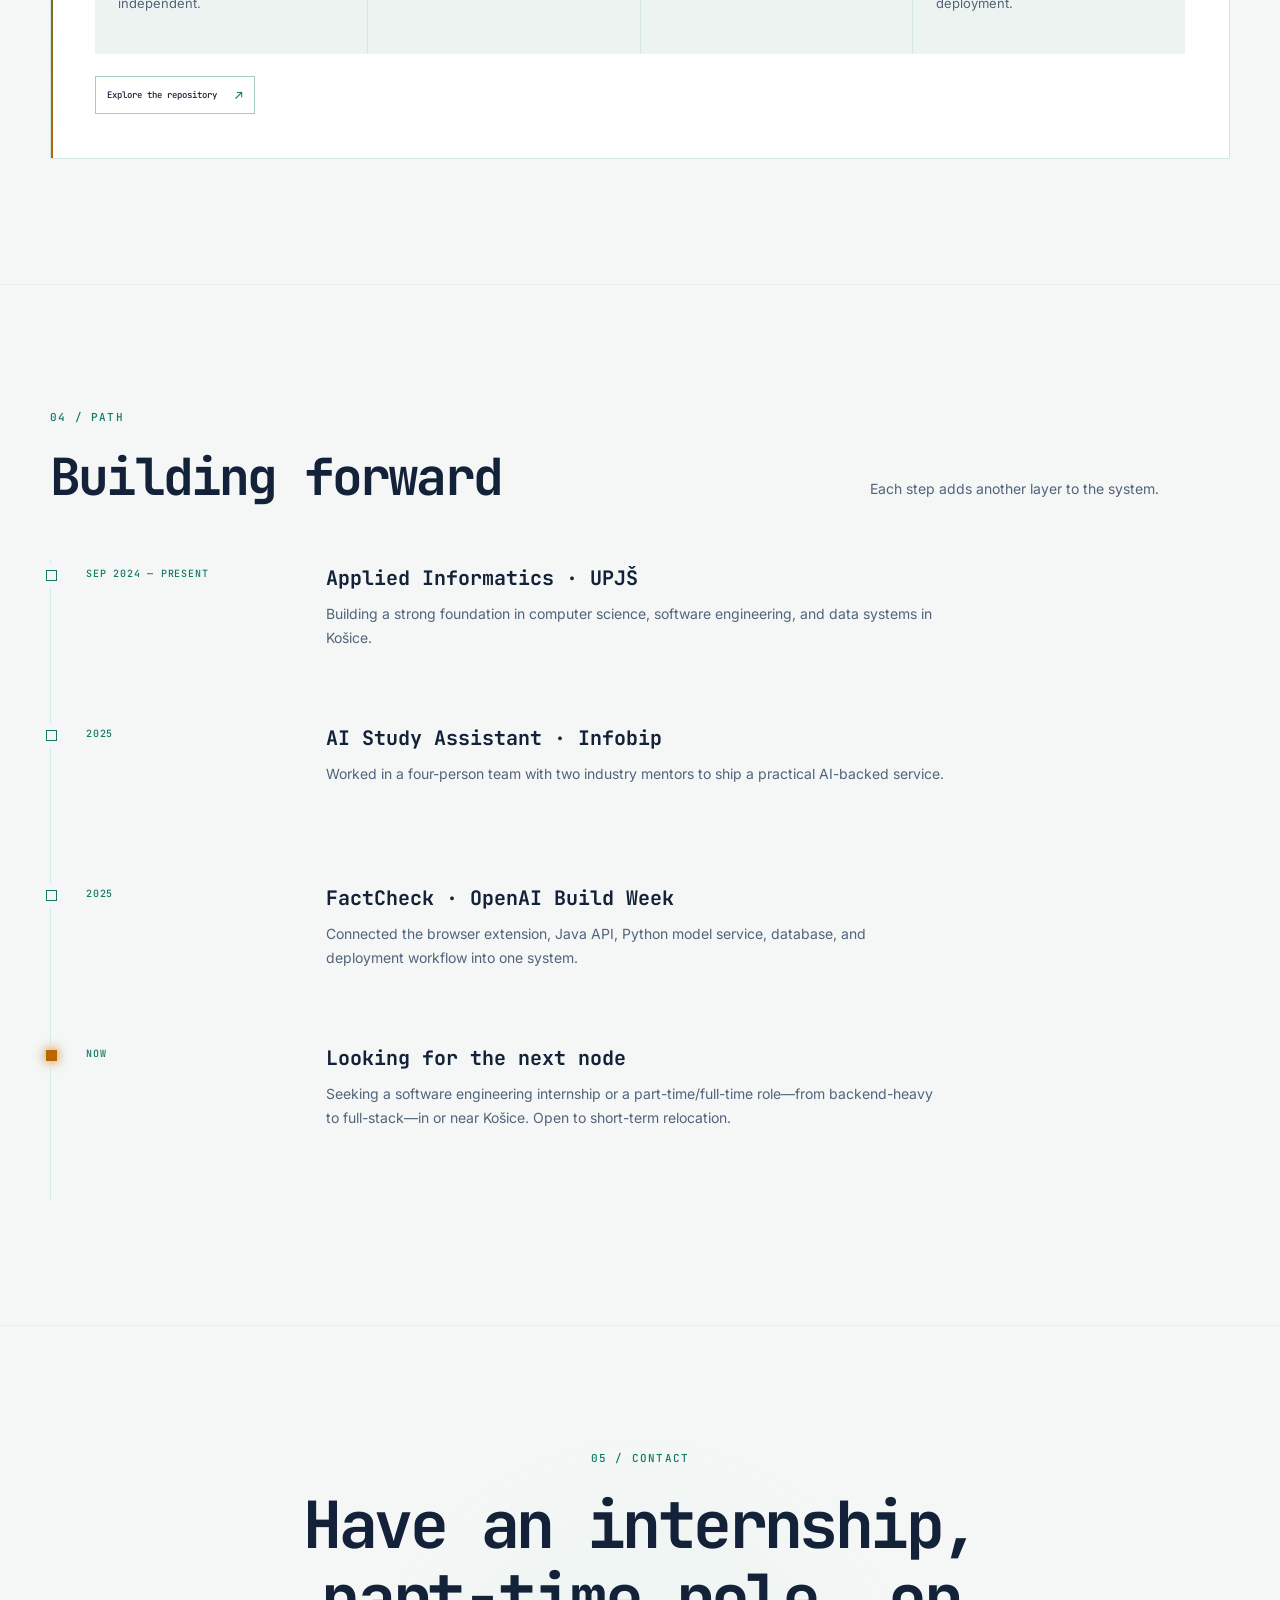
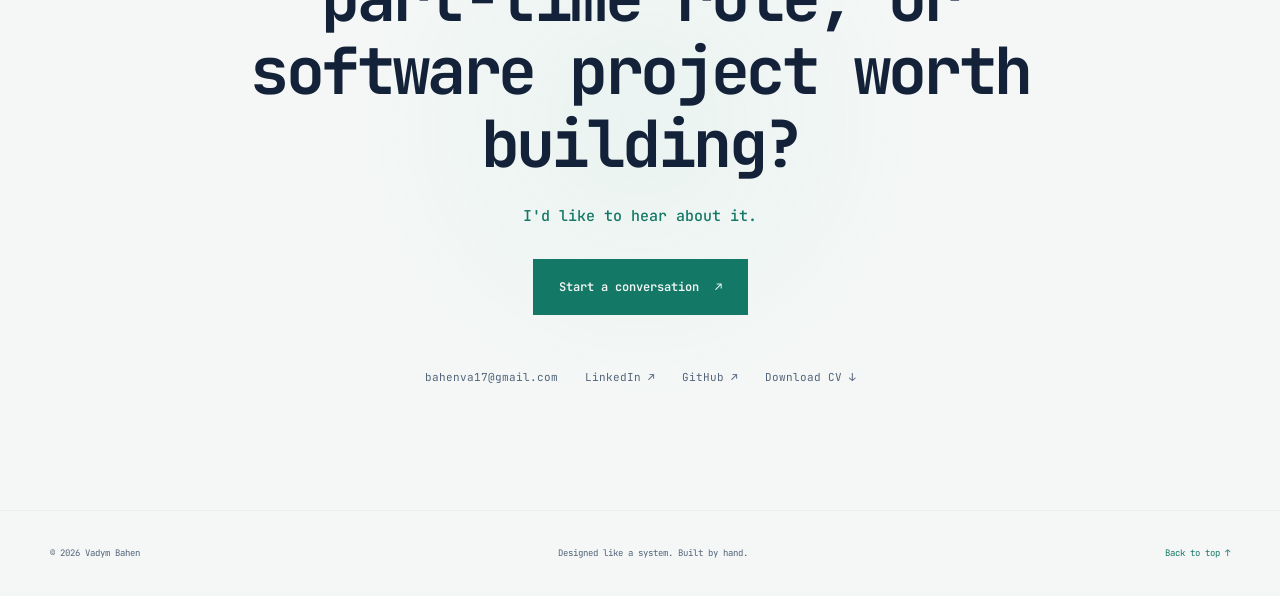
==== commit 9770ef88: "Strengthen Google site identity signals" ====
--- a/index.html
+++ b/index.html
@@ -33,7 +33,11 @@
       "@context": "https://schema.org",
       "@type": "WebSite",
       "name": "Vadym Bahen",
-      "alternateName": "Vadym Bahen Portfolio",
+      "alternateName": [
+        "vadym.bahen",
+        "Vadym Bahen Portfolio",
+        "vadymbahen.pages.dev"
+      ],
       "url": "https://vadymbahen.pages.dev/"
     }
   </script>
@@ -55,7 +59,7 @@
   <link rel="preconnect" href="https://fonts.googleapis.com">
   <link rel="preconnect" href="https://fonts.gstatic.com" crossorigin>
   <link href="https://fonts.googleapis.com/css2?family=Inter:wght@400;500;600;700&family=JetBrains+Mono:wght@400;500;600;700&display=swap" rel="stylesheet">
-  <link rel="icon" href="assets/favicon.svg" type="image/svg+xml">
+  <link rel="icon" href="/assets/favicon.svg" type="image/svg+xml" sizes="any">
   <link rel="stylesheet" href="styles/style.css">
   <script src="localization.js" defer></script>
   <script src="script.js" defer></script>
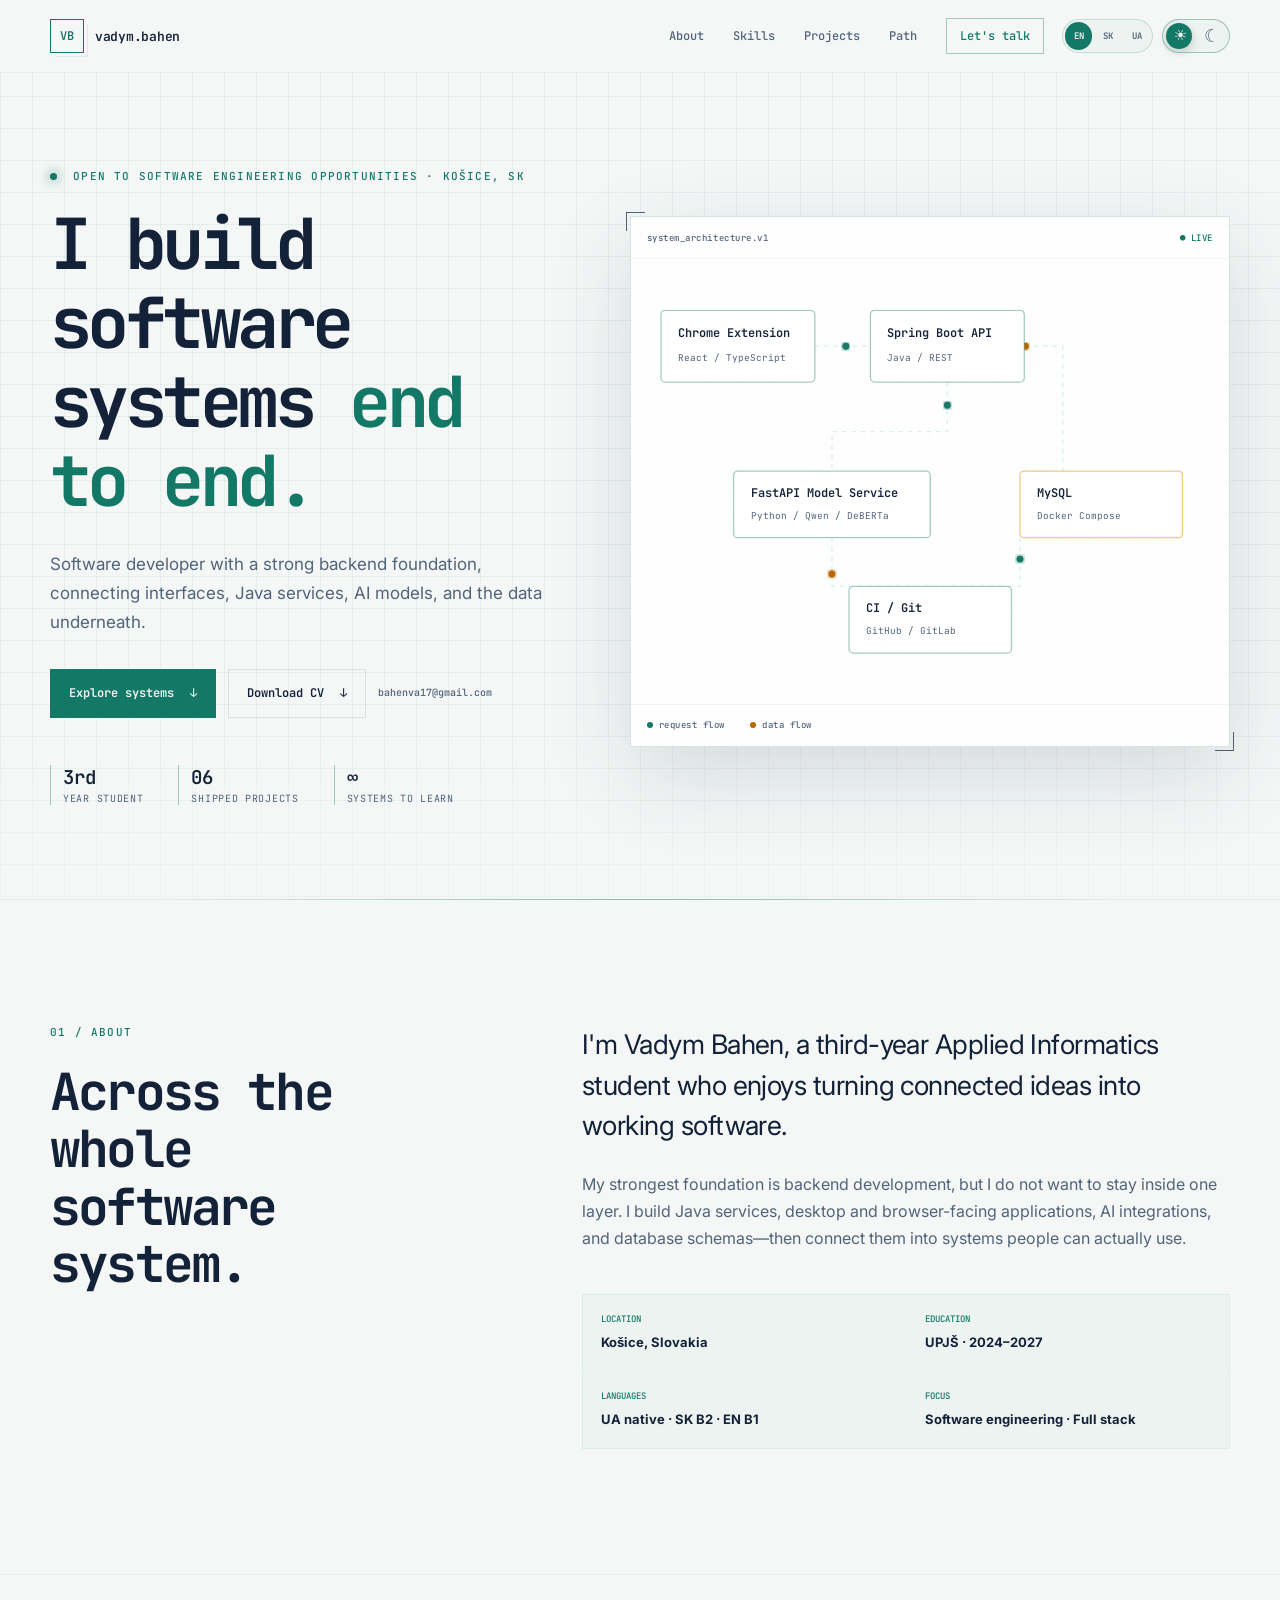
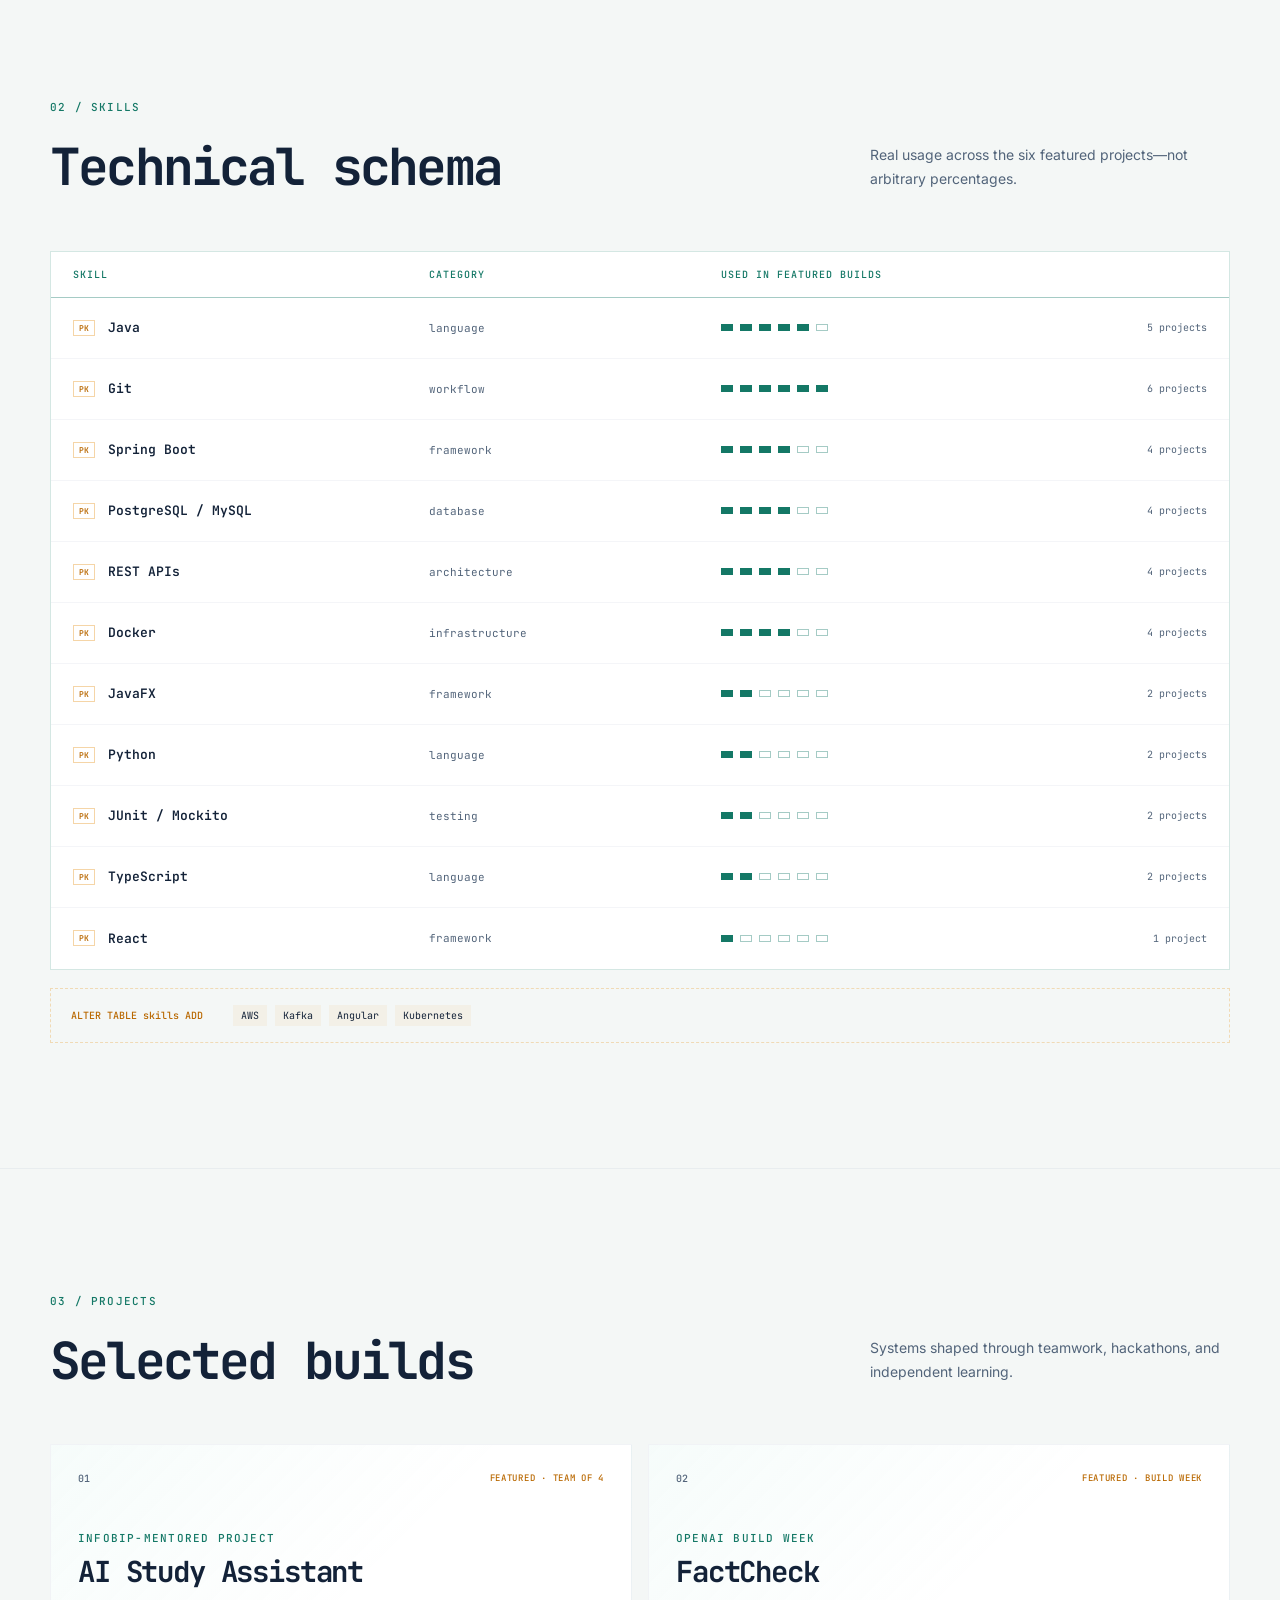
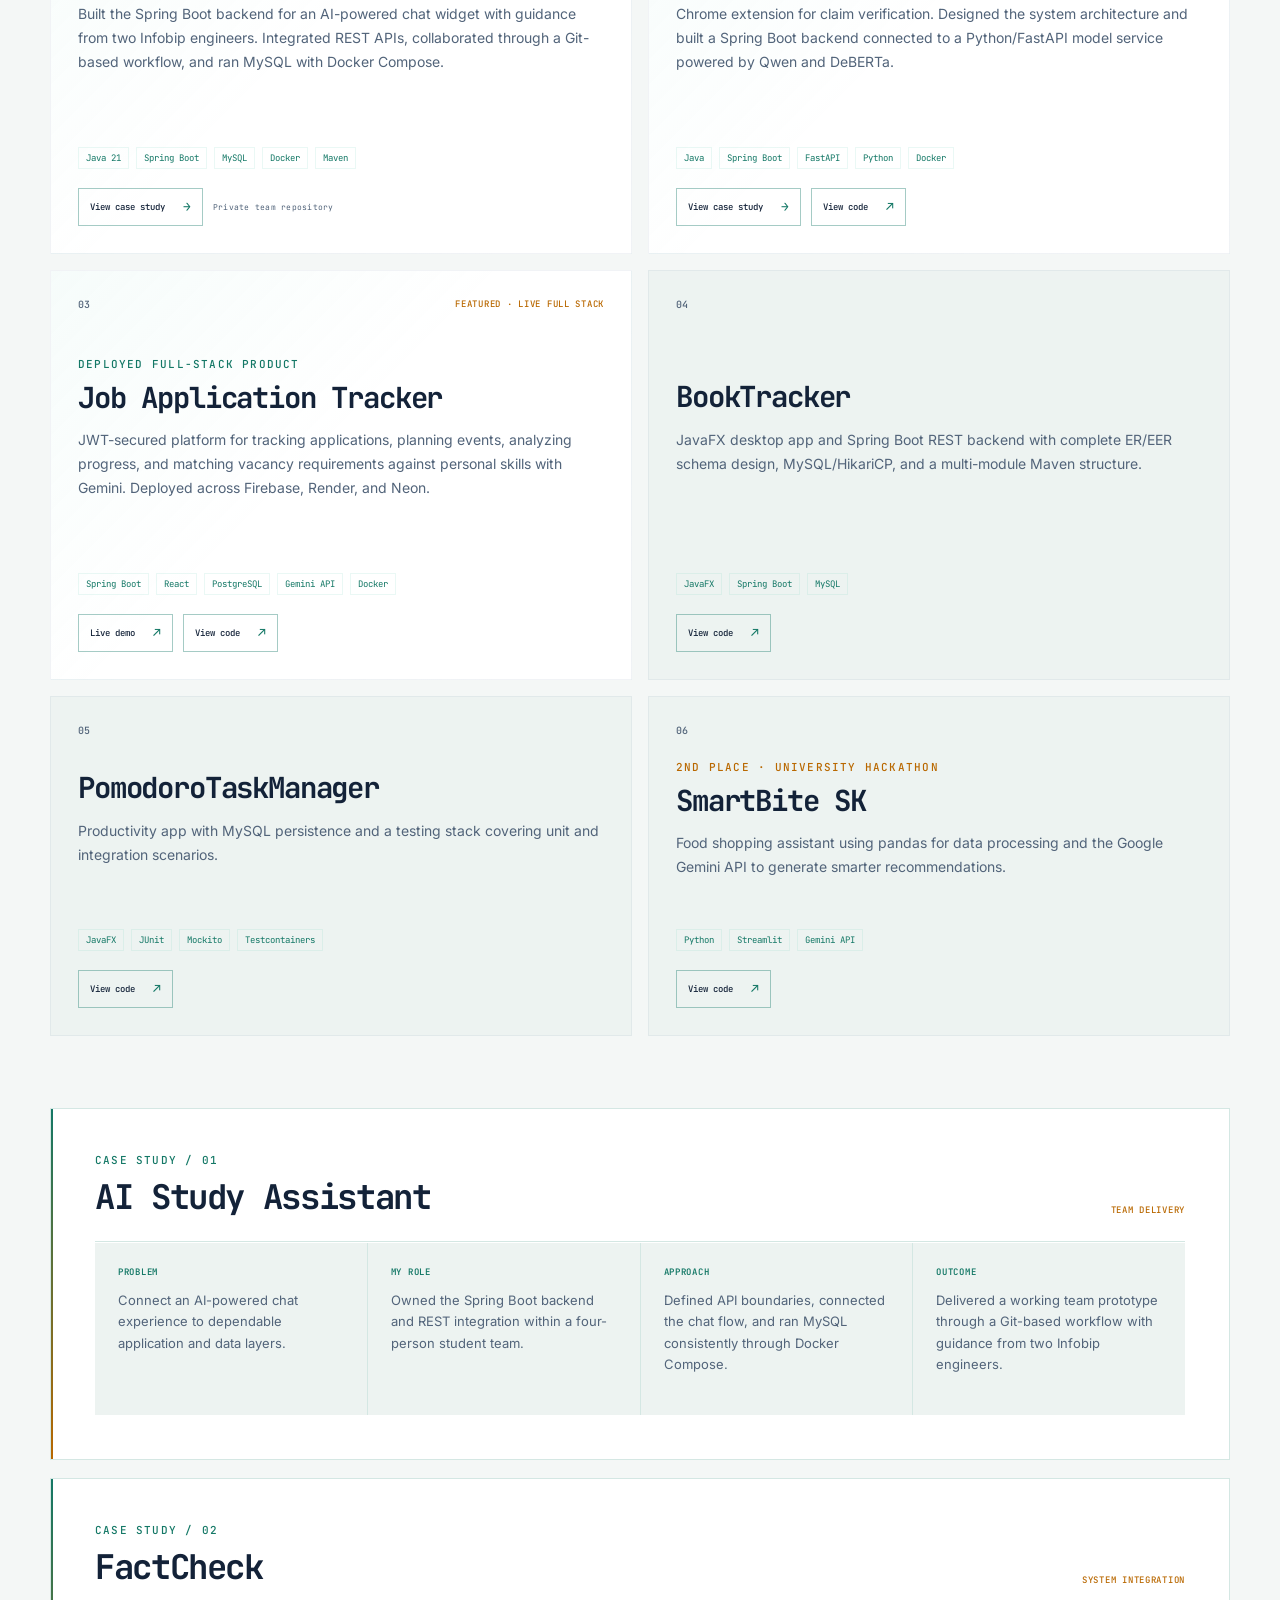
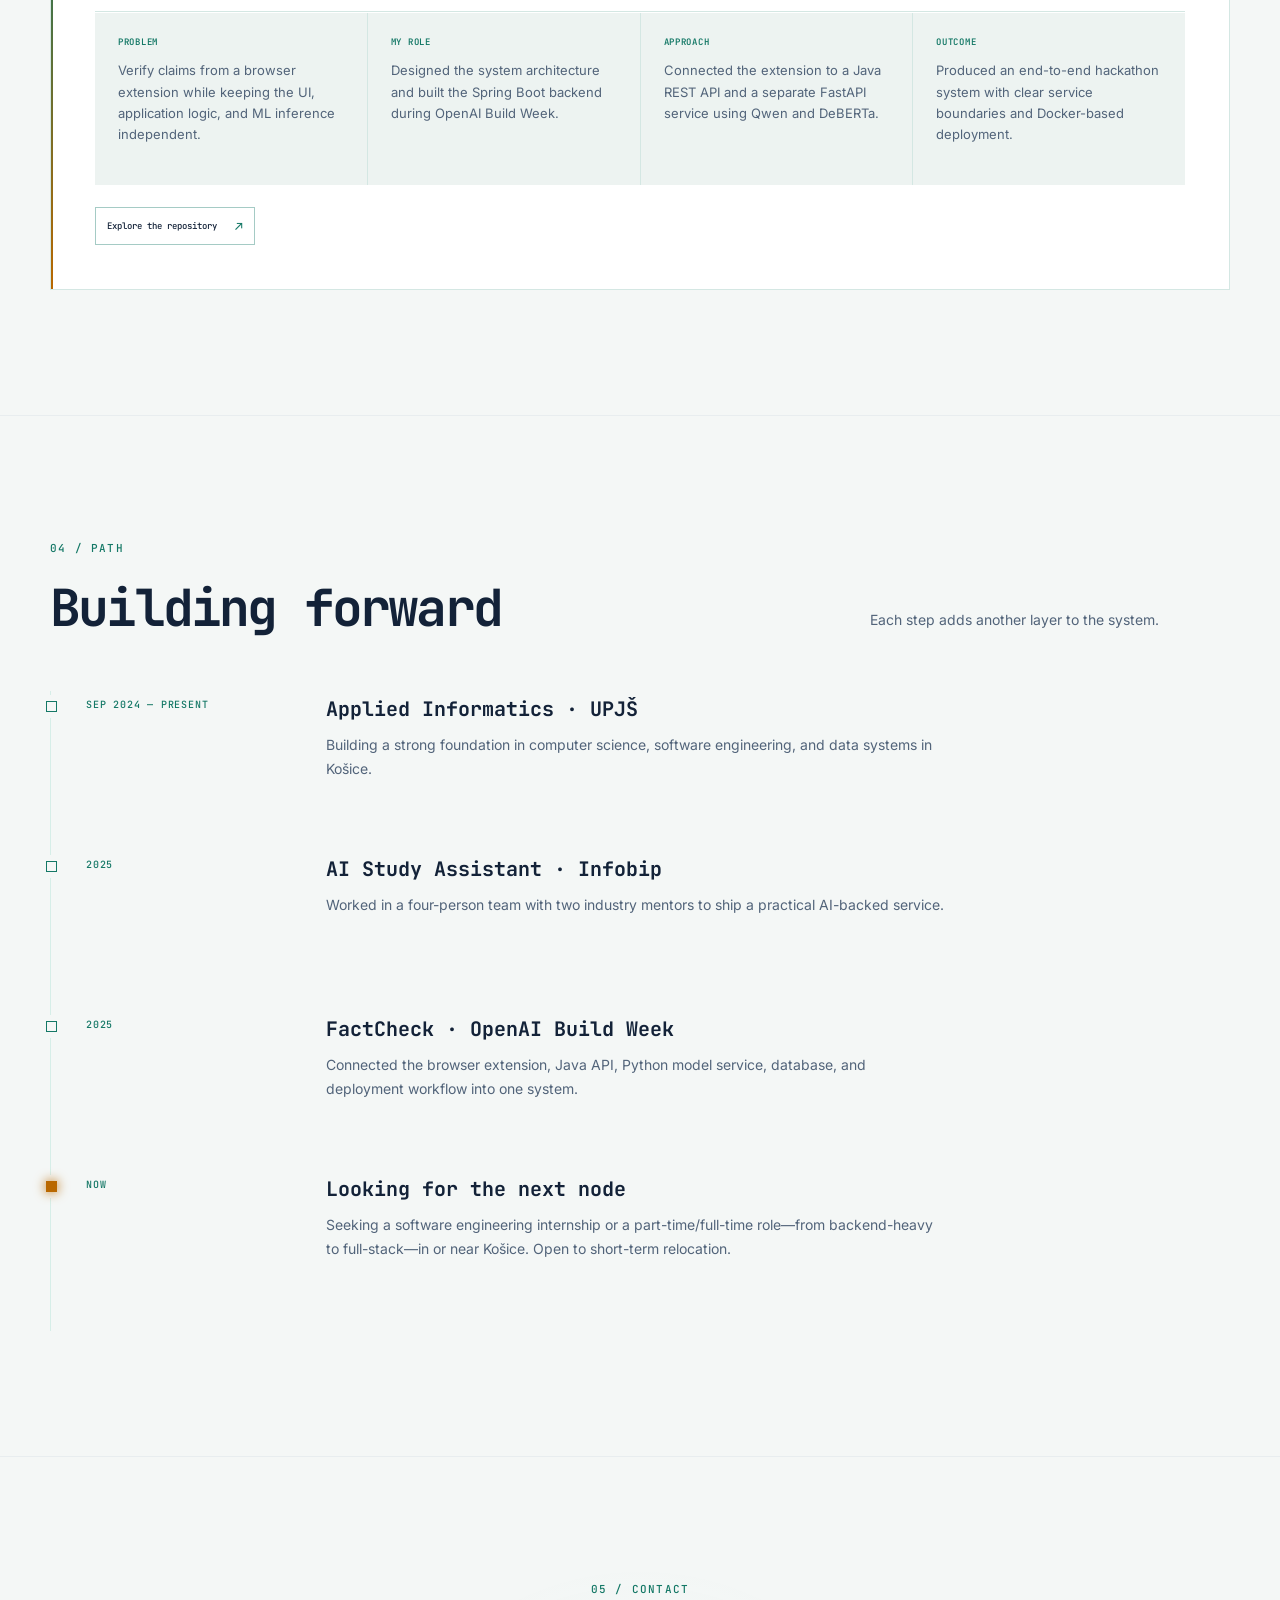
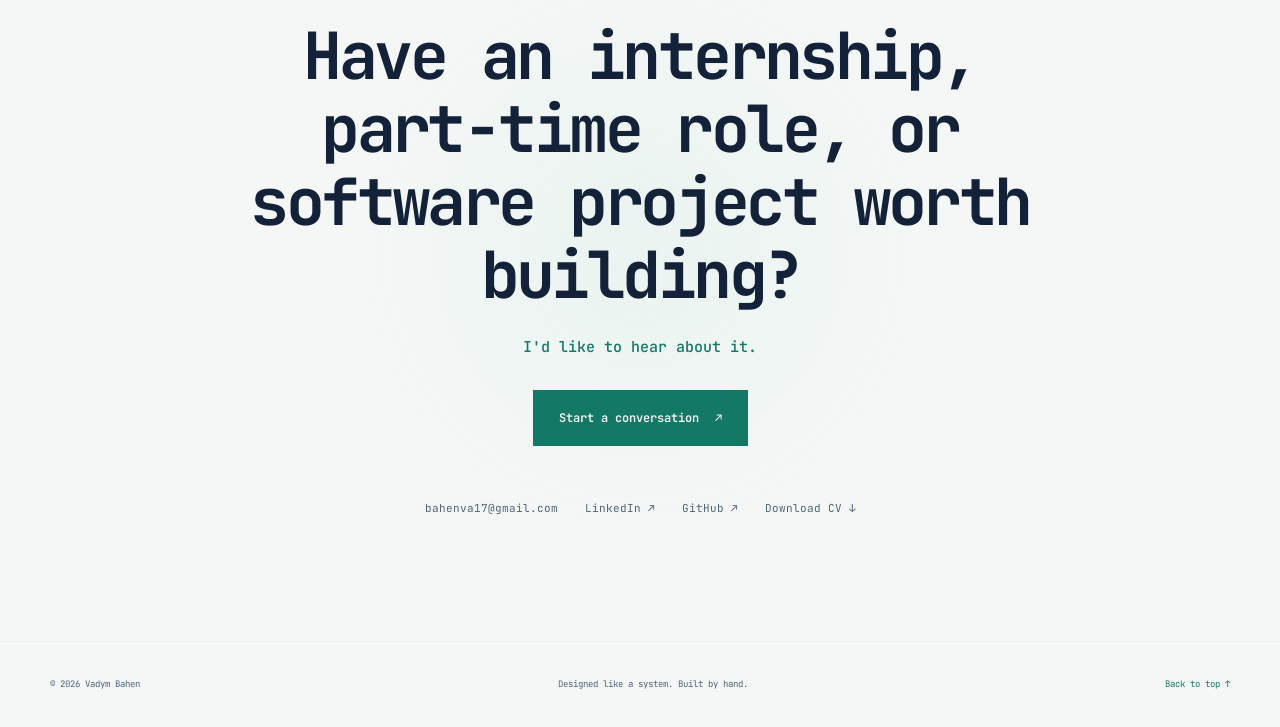
==== commit 021db5cc: "Feature Job Application Tracker in portfolio" ====
--- a/index.html
+++ b/index.html
@@ -183,7 +183,7 @@
           <div class="schema-head" role="row"><span role="columnheader">skill</span><span role="columnheader">category</span><span role="columnheader">used in featured builds</span></div>
           <div id="skill-rows"></div>
         </div>
-        <div class="learning"><span>ALTER TABLE skills ADD</span><div><b>PostgreSQL</b><b>Kafka</b><b>Angular</b><b>Kubernetes</b></div></div>
+        <div class="learning"><span>ALTER TABLE skills ADD</span><div><b>AWS</b><b>Kafka</b><b>Angular</b><b>Kubernetes</b></div></div>
       </div>
     </section>
 
@@ -207,25 +207,28 @@
               <div class="project-actions"><a href="#factcheck-case">View case study <span>→</span></a><a href="https://github.com/hullss/fake-check-extension" target="_blank" rel="noreferrer">View code <span>↗</span></a></div>
             </div>
           </article>
+          <article class="project-card featured">
+            <div class="project-top"><span class="project-number">03</span><span class="project-badge">FEATURED · LIVE FULL STACK</span></div>
+            <div><p class="project-kicker">Deployed full-stack product</p><h3>Job Application Tracker</h3><p>JWT-secured platform for tracking applications, planning events, analyzing progress, and matching vacancy requirements against personal skills with Gemini. Deployed across Firebase, Render, and Neon.</p></div>
+            <div class="project-footer">
+              <ul class="tech-list"><li>Spring Boot</li><li>React</li><li>PostgreSQL</li><li>Gemini API</li><li>Docker</li></ul>
+              <div class="project-actions"><a href="https://hulls-job-tracker.web.app" target="_blank" rel="noreferrer">Live demo <span>↗</span></a><a href="https://github.com/hullss/job-application-tracker" target="_blank" rel="noreferrer">View code <span>↗</span></a></div>
+            </div>
+          </article>
           <article class="project-card">
-            <div class="project-top"><span class="project-number">03</span></div>
+            <div class="project-top"><span class="project-number">04</span></div>
             <div><h3>BookTracker</h3><p>JavaFX desktop app and Spring Boot REST backend with complete ER/EER schema design, MySQL/HikariCP, and a multi-module Maven structure.</p></div>
             <div class="project-footer"><ul class="tech-list"><li>JavaFX</li><li>Spring Boot</li><li>MySQL</li></ul><div class="project-actions"><a href="https://github.com/hullss/BookTracker" target="_blank" rel="noreferrer">View code <span>↗</span></a></div></div>
           </article>
           <article class="project-card">
-            <div class="project-top"><span class="project-number">04</span></div>
+            <div class="project-top"><span class="project-number">05</span></div>
             <div><h3>PomodoroTaskManager</h3><p>Productivity app with MySQL persistence and a testing stack covering unit and integration scenarios.</p></div>
             <div class="project-footer"><ul class="tech-list"><li>JavaFX</li><li>JUnit</li><li>Mockito</li><li>Testcontainers</li></ul><div class="project-actions"><a href="https://github.com/hullss/PomodoroTaskManager" target="_blank" rel="noreferrer">View code <span>↗</span></a></div></div>
           </article>
           <article class="project-card">
-            <div class="project-top"><span class="project-number">05</span></div>
+            <div class="project-top"><span class="project-number">06</span></div>
             <div><p class="project-kicker amber-text">2nd place · university hackathon</p><h3>SmartBite SK</h3><p>Food shopping assistant using pandas for data processing and the Google Gemini API to generate smarter recommendations.</p></div>
             <div class="project-footer"><ul class="tech-list"><li>Python</li><li>Streamlit</li><li>Gemini API</li></ul><div class="project-actions"><a href="https://github.com/hullss/SmartBite" target="_blank" rel="noreferrer">View code <span>↗</span></a></div></div>
-          </article>
-          <article class="project-card">
-            <div class="project-top"><span class="project-number">06</span></div>
-            <div><h3>Sudoku</h3><p>Java desktop game with puzzle generation and CSV-based save/load functionality.</p></div>
-            <div class="project-footer"><ul class="tech-list"><li>Java</li><li>Algorithms</li><li>CSV</li></ul><div class="project-actions"><a href="https://github.com/hullss/Sudoku" target="_blank" rel="noreferrer">View code <span>↗</span></a></div></div>
           </article>
         </div>
         <div class="case-studies">
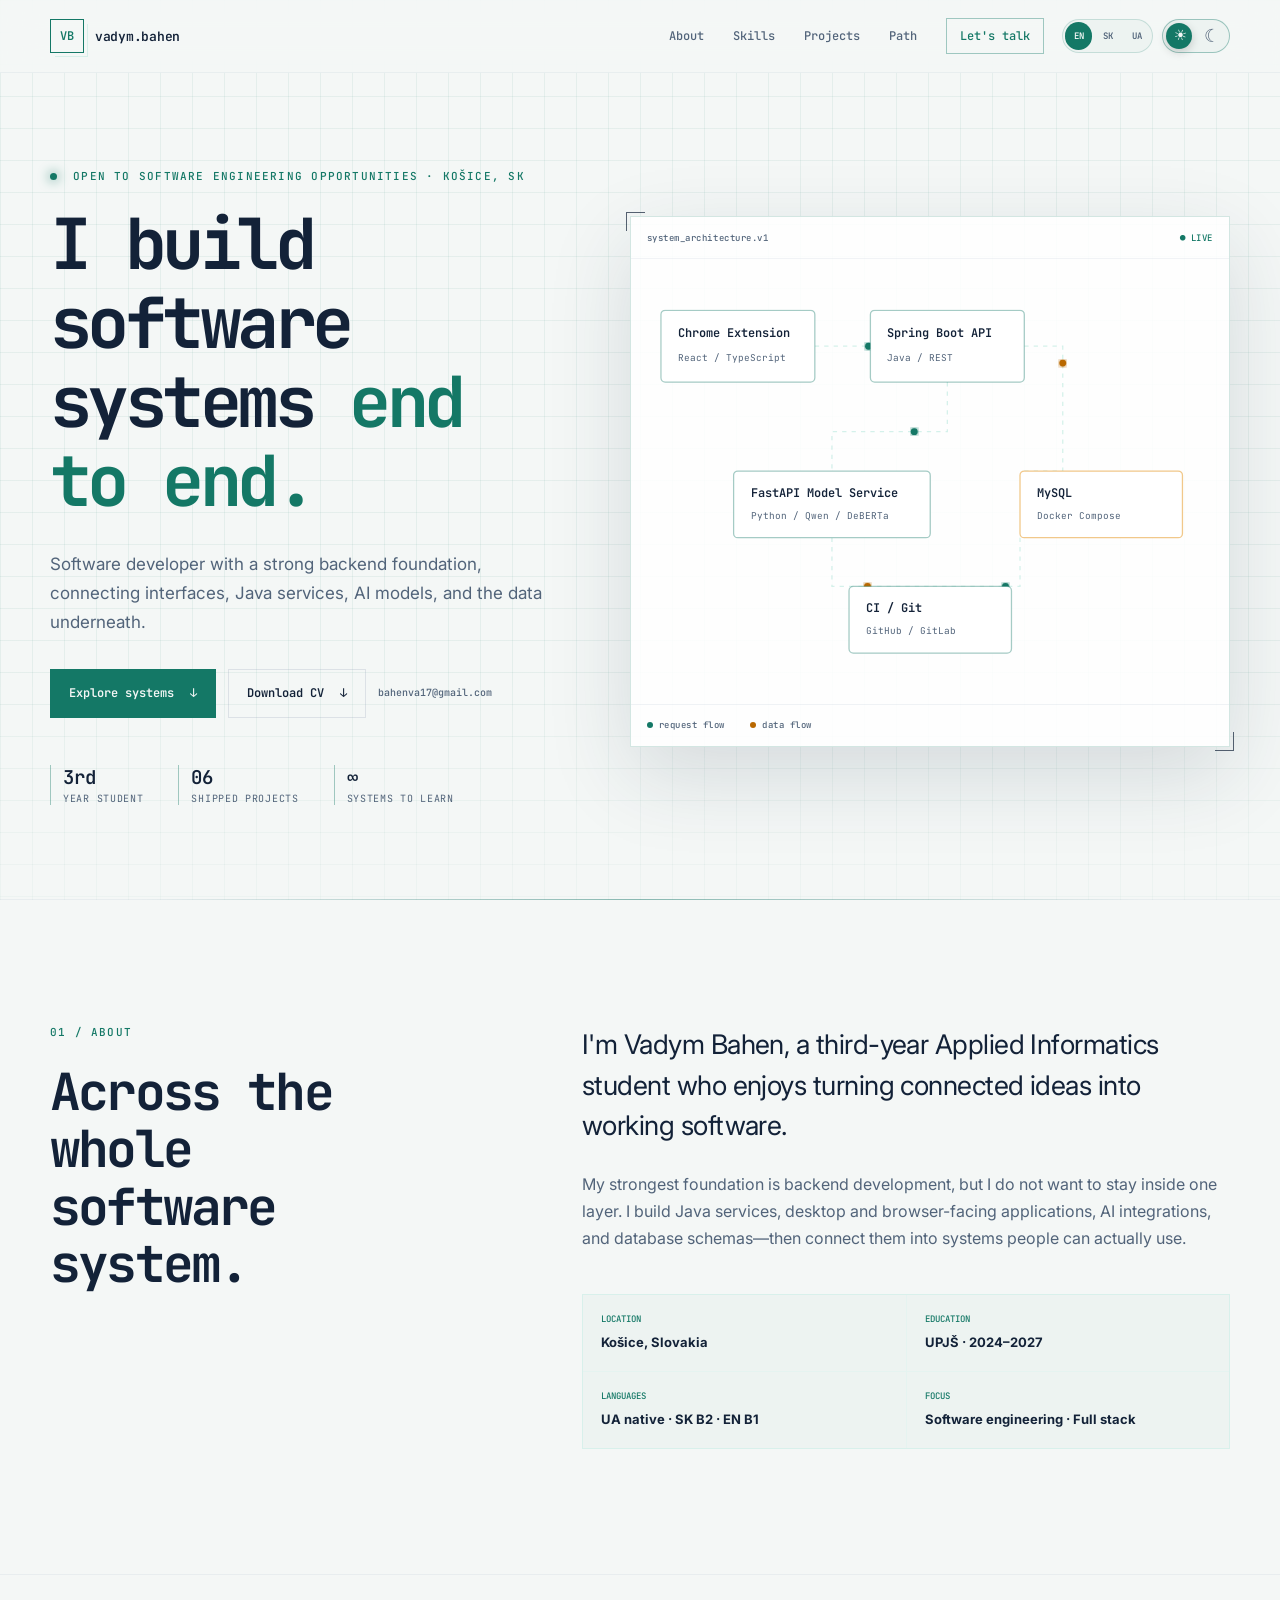
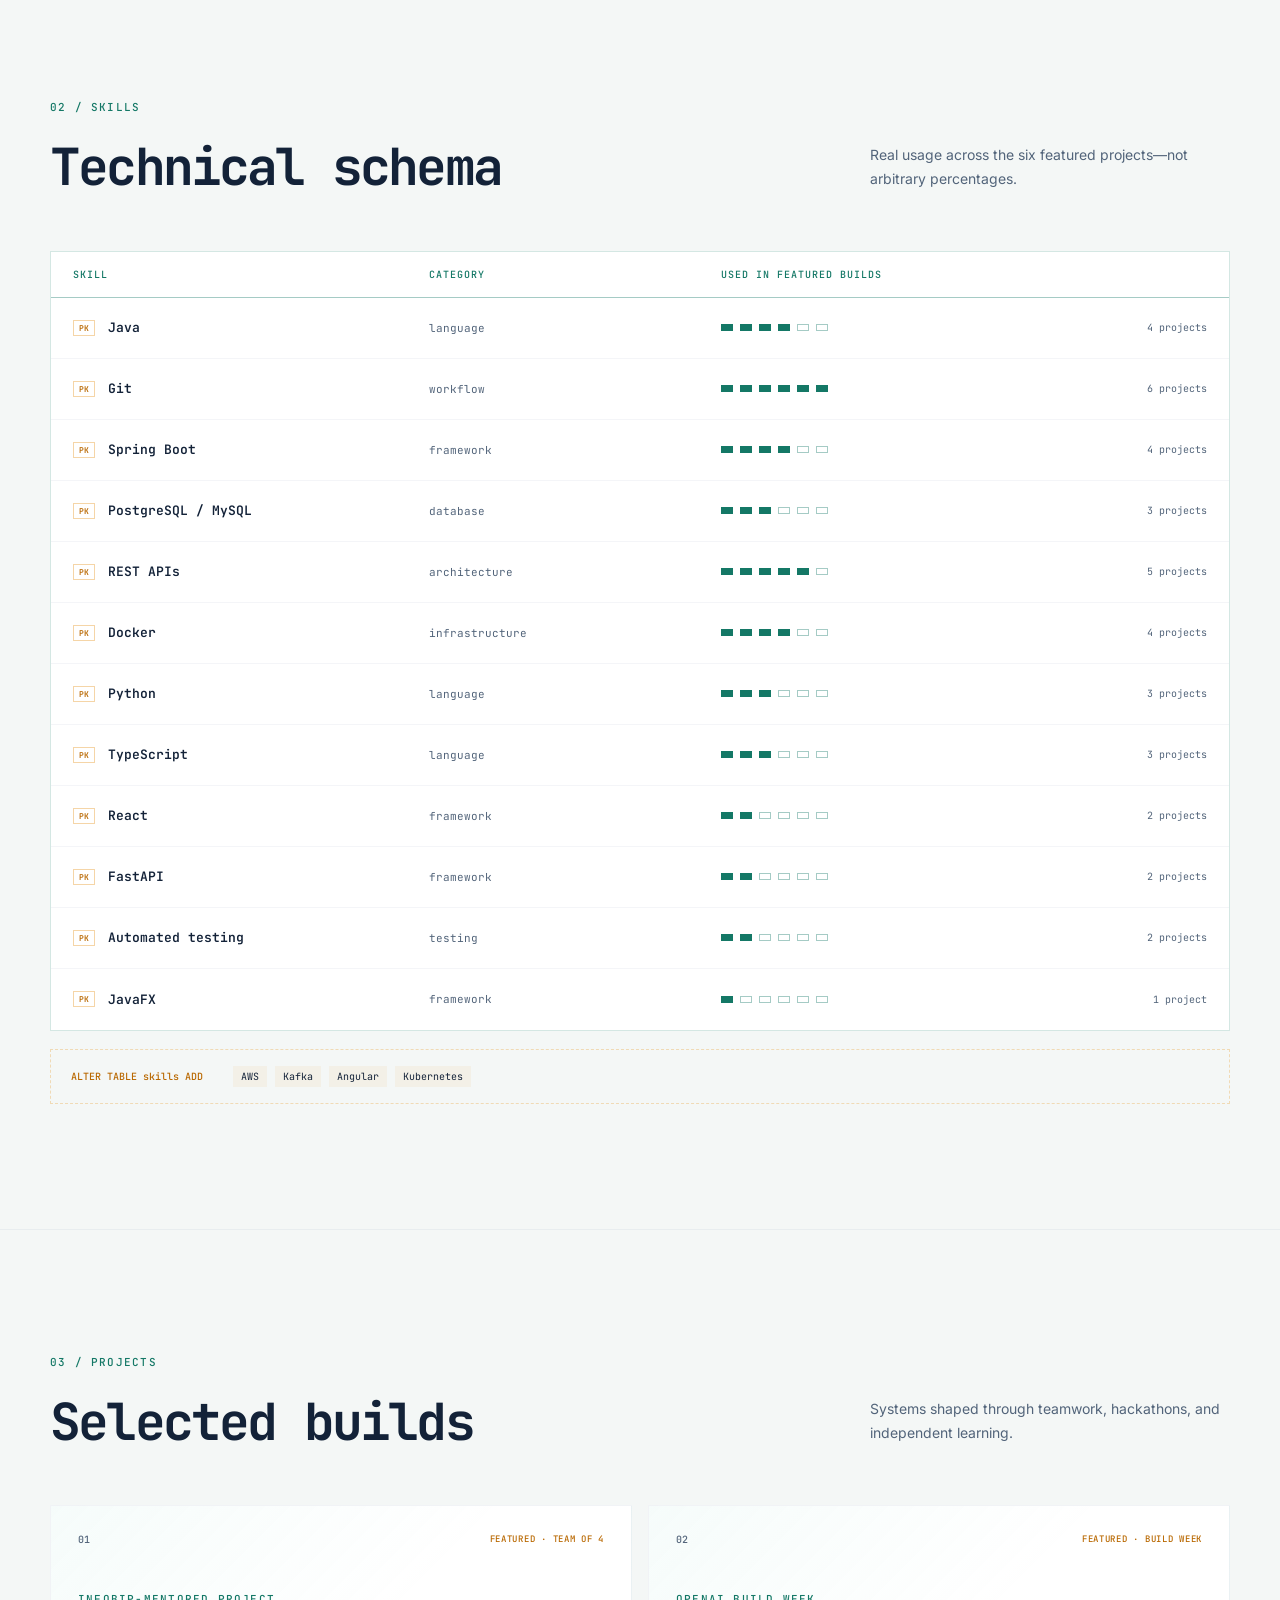
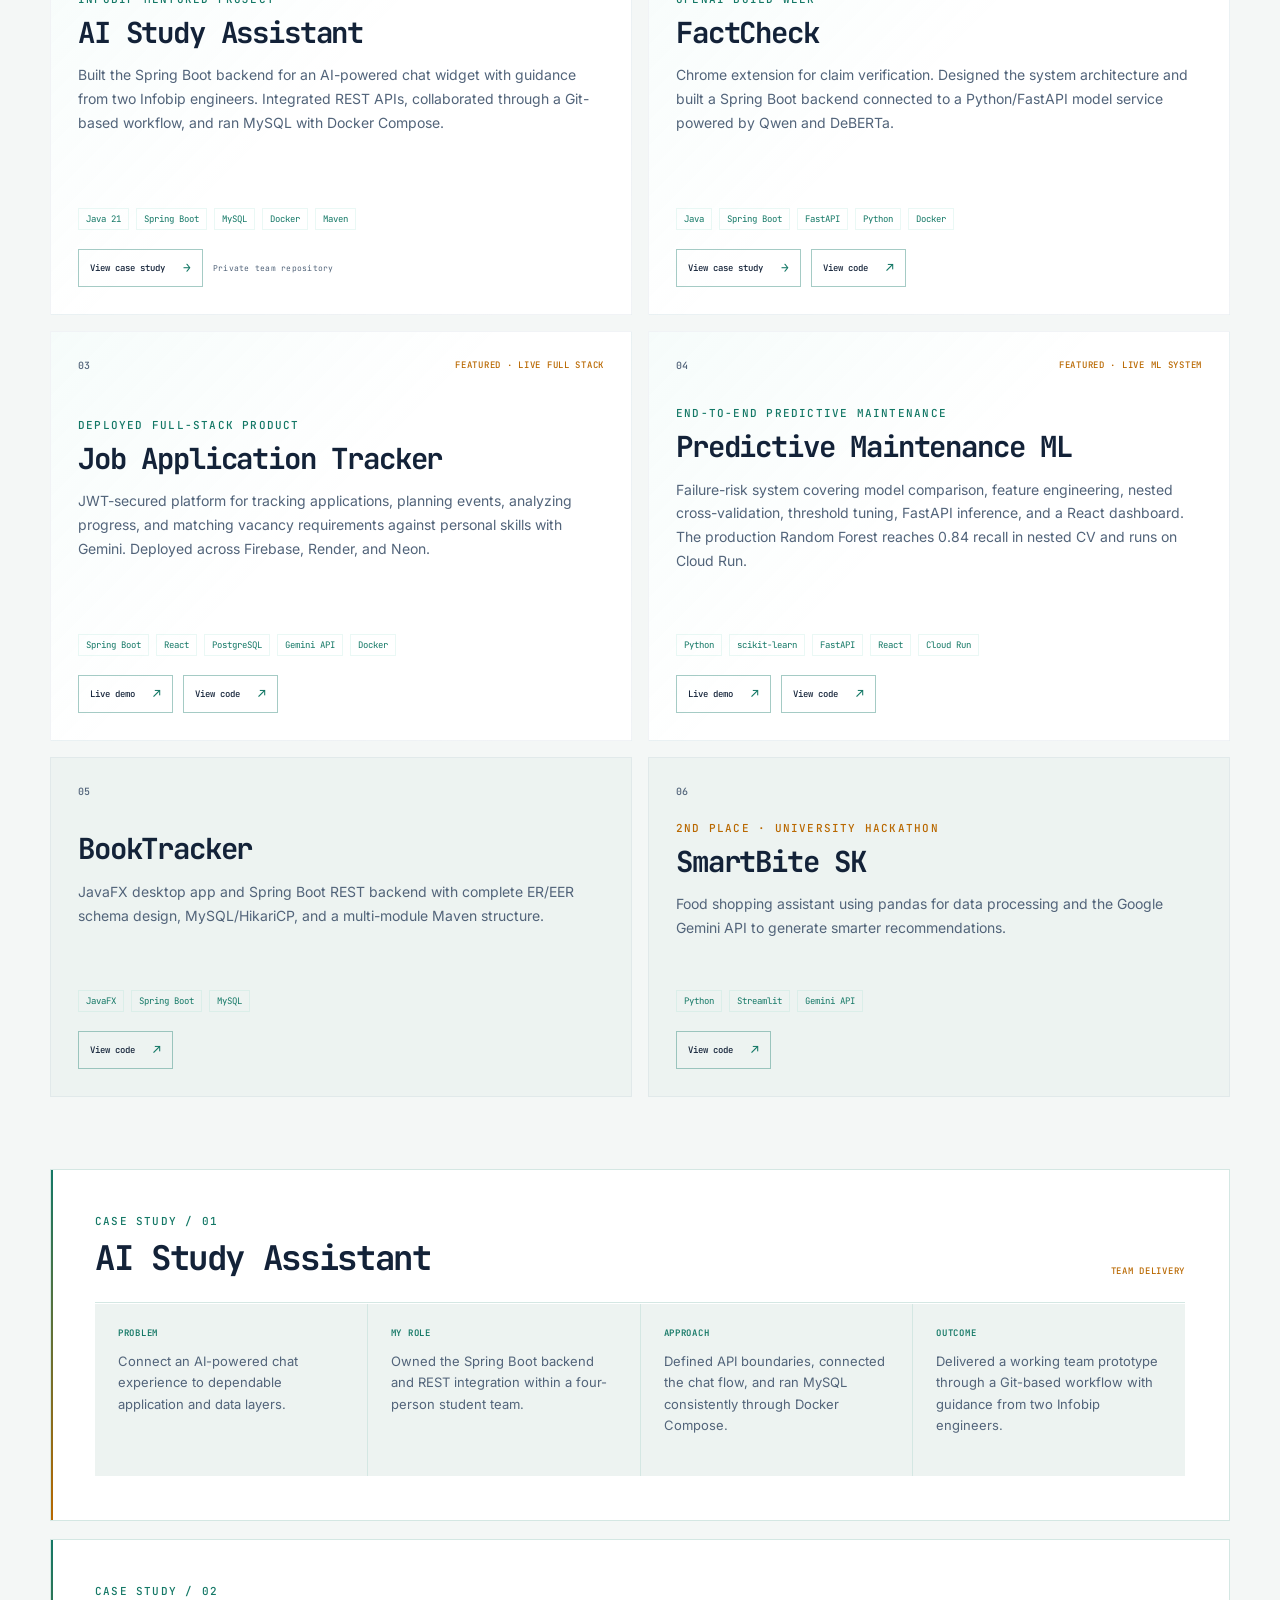
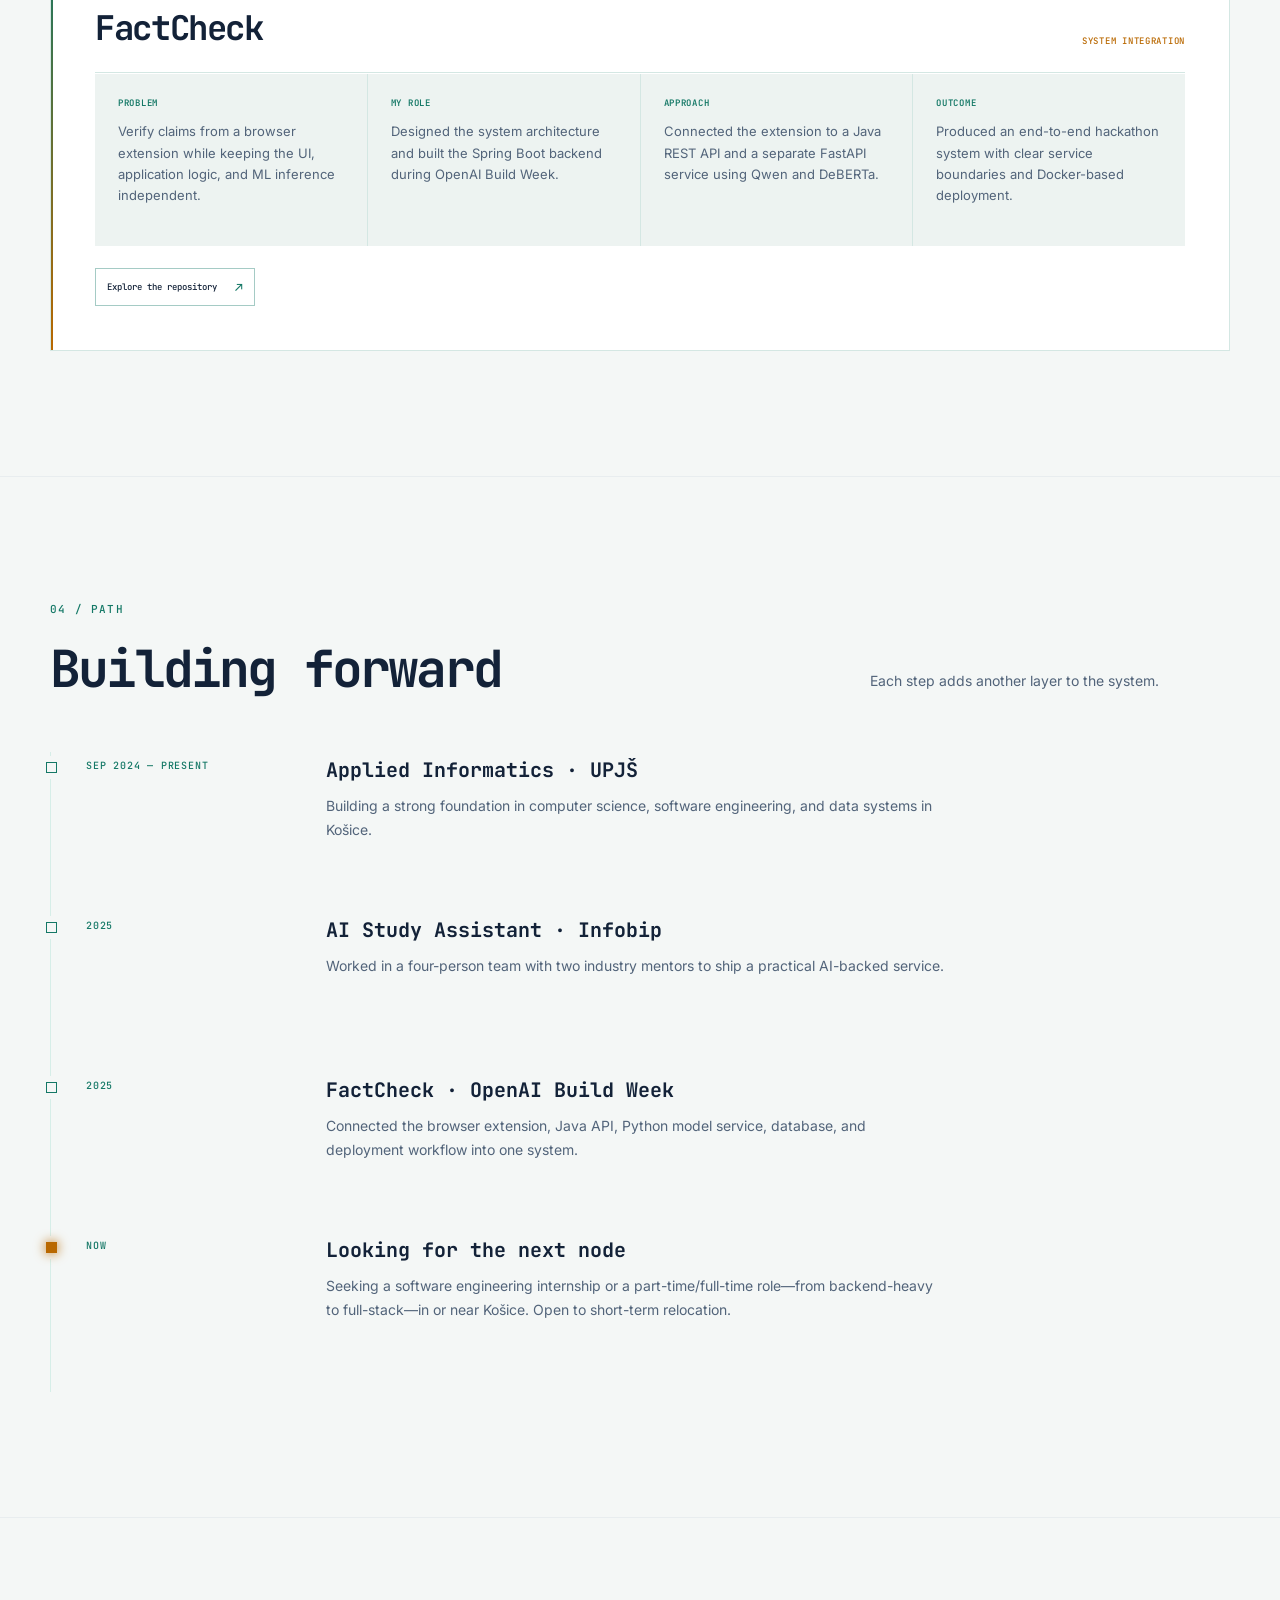
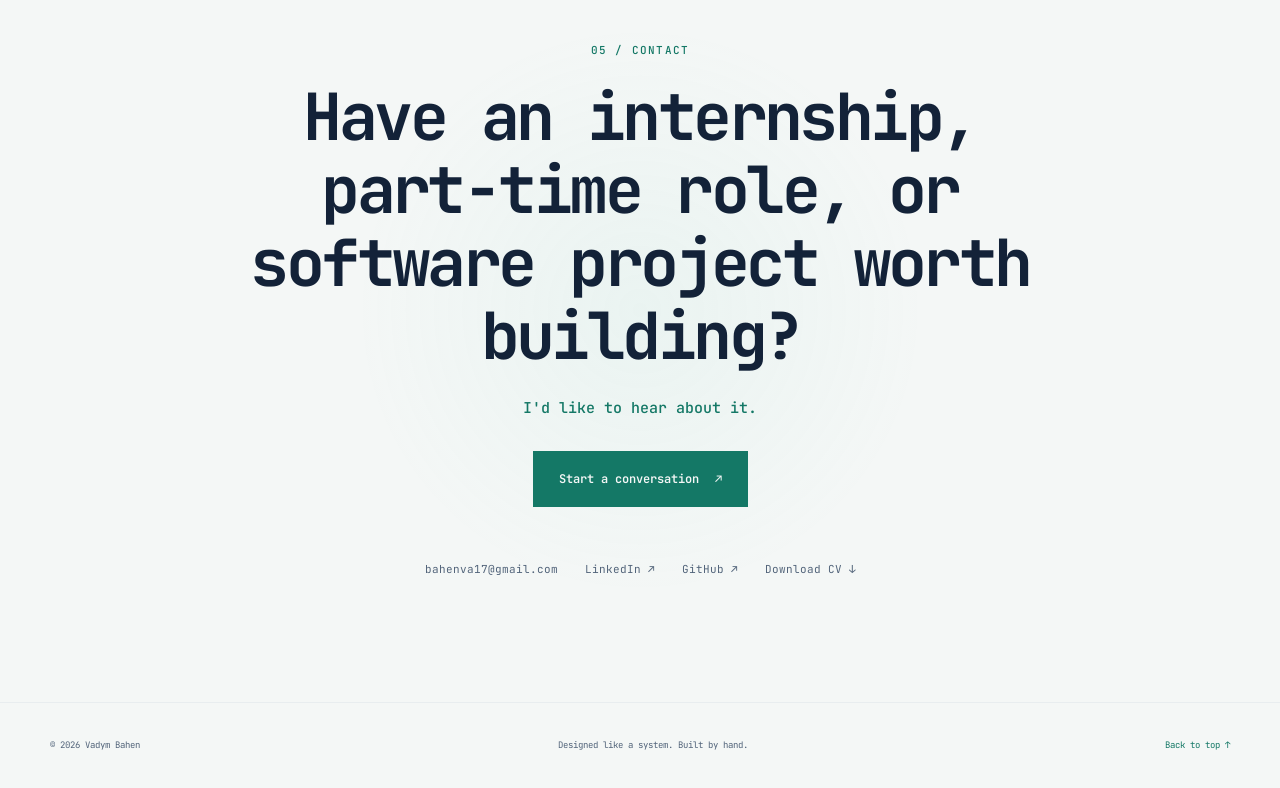
==== commit bfbbff66: "Feature Predictive Maintenance ML in portfolio" ====
--- a/index.html
+++ b/index.html
@@ -215,15 +215,18 @@
               <div class="project-actions"><a href="https://hulls-job-tracker.web.app" target="_blank" rel="noreferrer">Live demo <span>↗</span></a><a href="https://github.com/hullss/job-application-tracker" target="_blank" rel="noreferrer">View code <span>↗</span></a></div>
             </div>
           </article>
+          <article class="project-card featured">
+            <div class="project-top"><span class="project-number">04</span><span class="project-badge">FEATURED · LIVE ML SYSTEM</span></div>
+            <div><p class="project-kicker">End-to-end predictive maintenance</p><h3>Predictive Maintenance ML</h3><p>Failure-risk system covering model comparison, feature engineering, nested cross-validation, threshold tuning, FastAPI inference, and a React dashboard. The production Random Forest reaches 0.84 recall in nested CV and runs on Cloud Run.</p></div>
+            <div class="project-footer">
+              <ul class="tech-list"><li>Python</li><li>scikit-learn</li><li>FastAPI</li><li>React</li><li>Cloud Run</li></ul>
+              <div class="project-actions"><a href="https://hulls-predictive-ml.web.app/" target="_blank" rel="noreferrer">Live demo <span>↗</span></a><a href="https://github.com/hullss/predictive-maintenance-ml" target="_blank" rel="noreferrer">View code <span>↗</span></a></div>
+            </div>
+          </article>
           <article class="project-card">
-            <div class="project-top"><span class="project-number">04</span></div>
+            <div class="project-top"><span class="project-number">05</span></div>
             <div><h3>BookTracker</h3><p>JavaFX desktop app and Spring Boot REST backend with complete ER/EER schema design, MySQL/HikariCP, and a multi-module Maven structure.</p></div>
             <div class="project-footer"><ul class="tech-list"><li>JavaFX</li><li>Spring Boot</li><li>MySQL</li></ul><div class="project-actions"><a href="https://github.com/hullss/BookTracker" target="_blank" rel="noreferrer">View code <span>↗</span></a></div></div>
-          </article>
-          <article class="project-card">
-            <div class="project-top"><span class="project-number">05</span></div>
-            <div><h3>PomodoroTaskManager</h3><p>Productivity app with MySQL persistence and a testing stack covering unit and integration scenarios.</p></div>
-            <div class="project-footer"><ul class="tech-list"><li>JavaFX</li><li>JUnit</li><li>Mockito</li><li>Testcontainers</li></ul><div class="project-actions"><a href="https://github.com/hullss/PomodoroTaskManager" target="_blank" rel="noreferrer">View code <span>↗</span></a></div></div>
           </article>
           <article class="project-card">
             <div class="project-top"><span class="project-number">06</span></div>
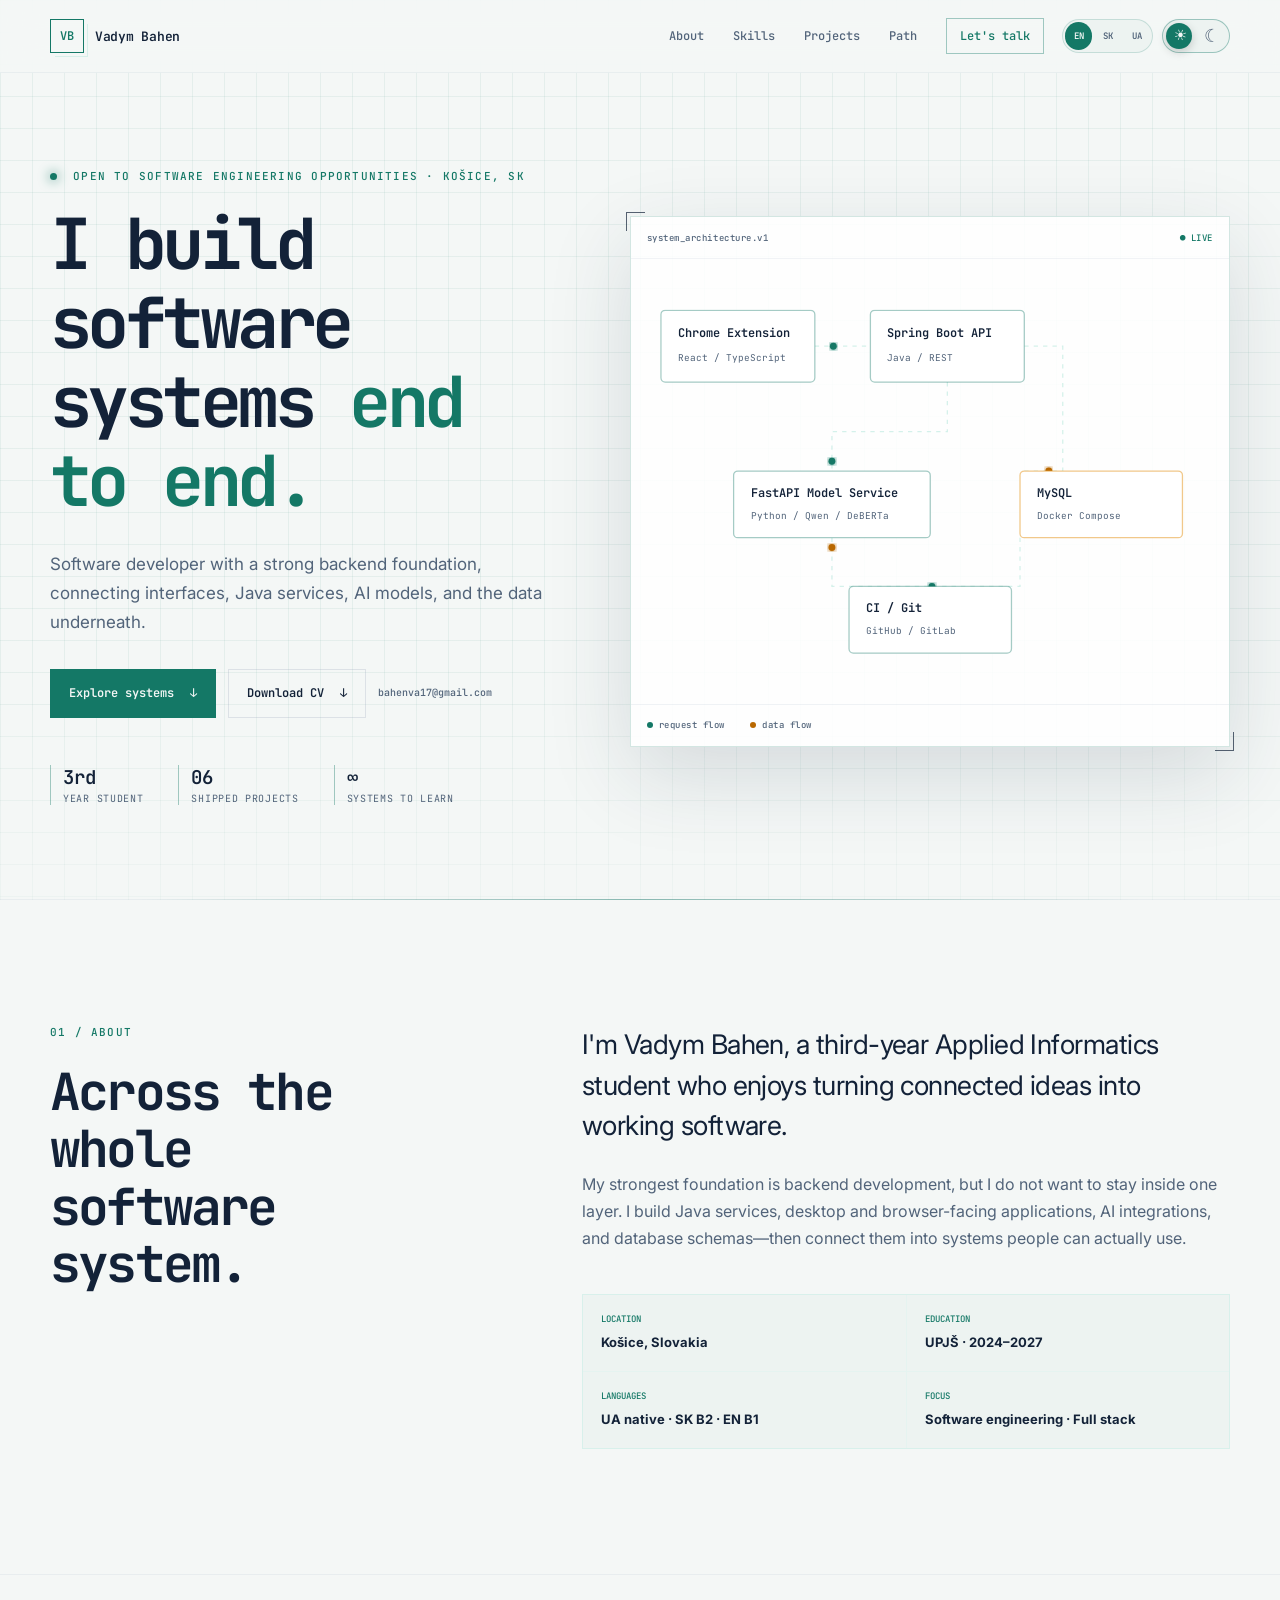
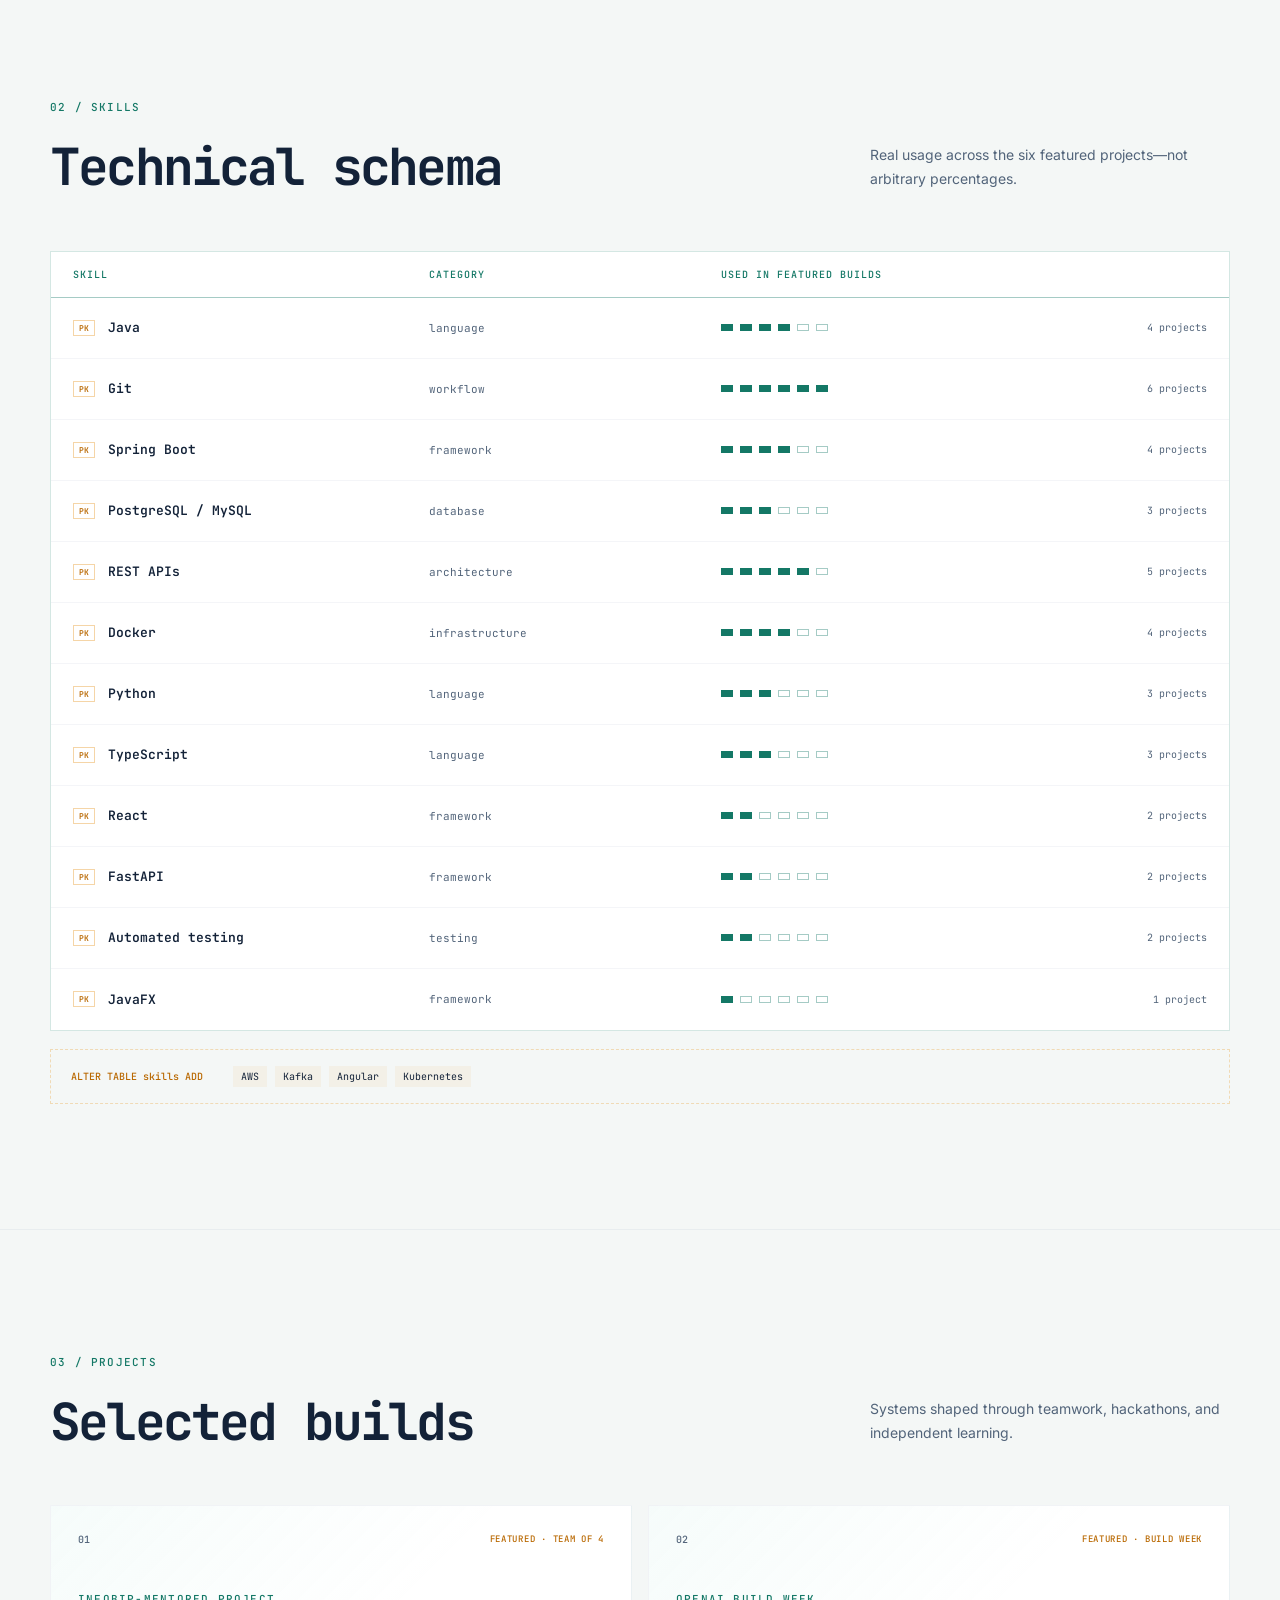
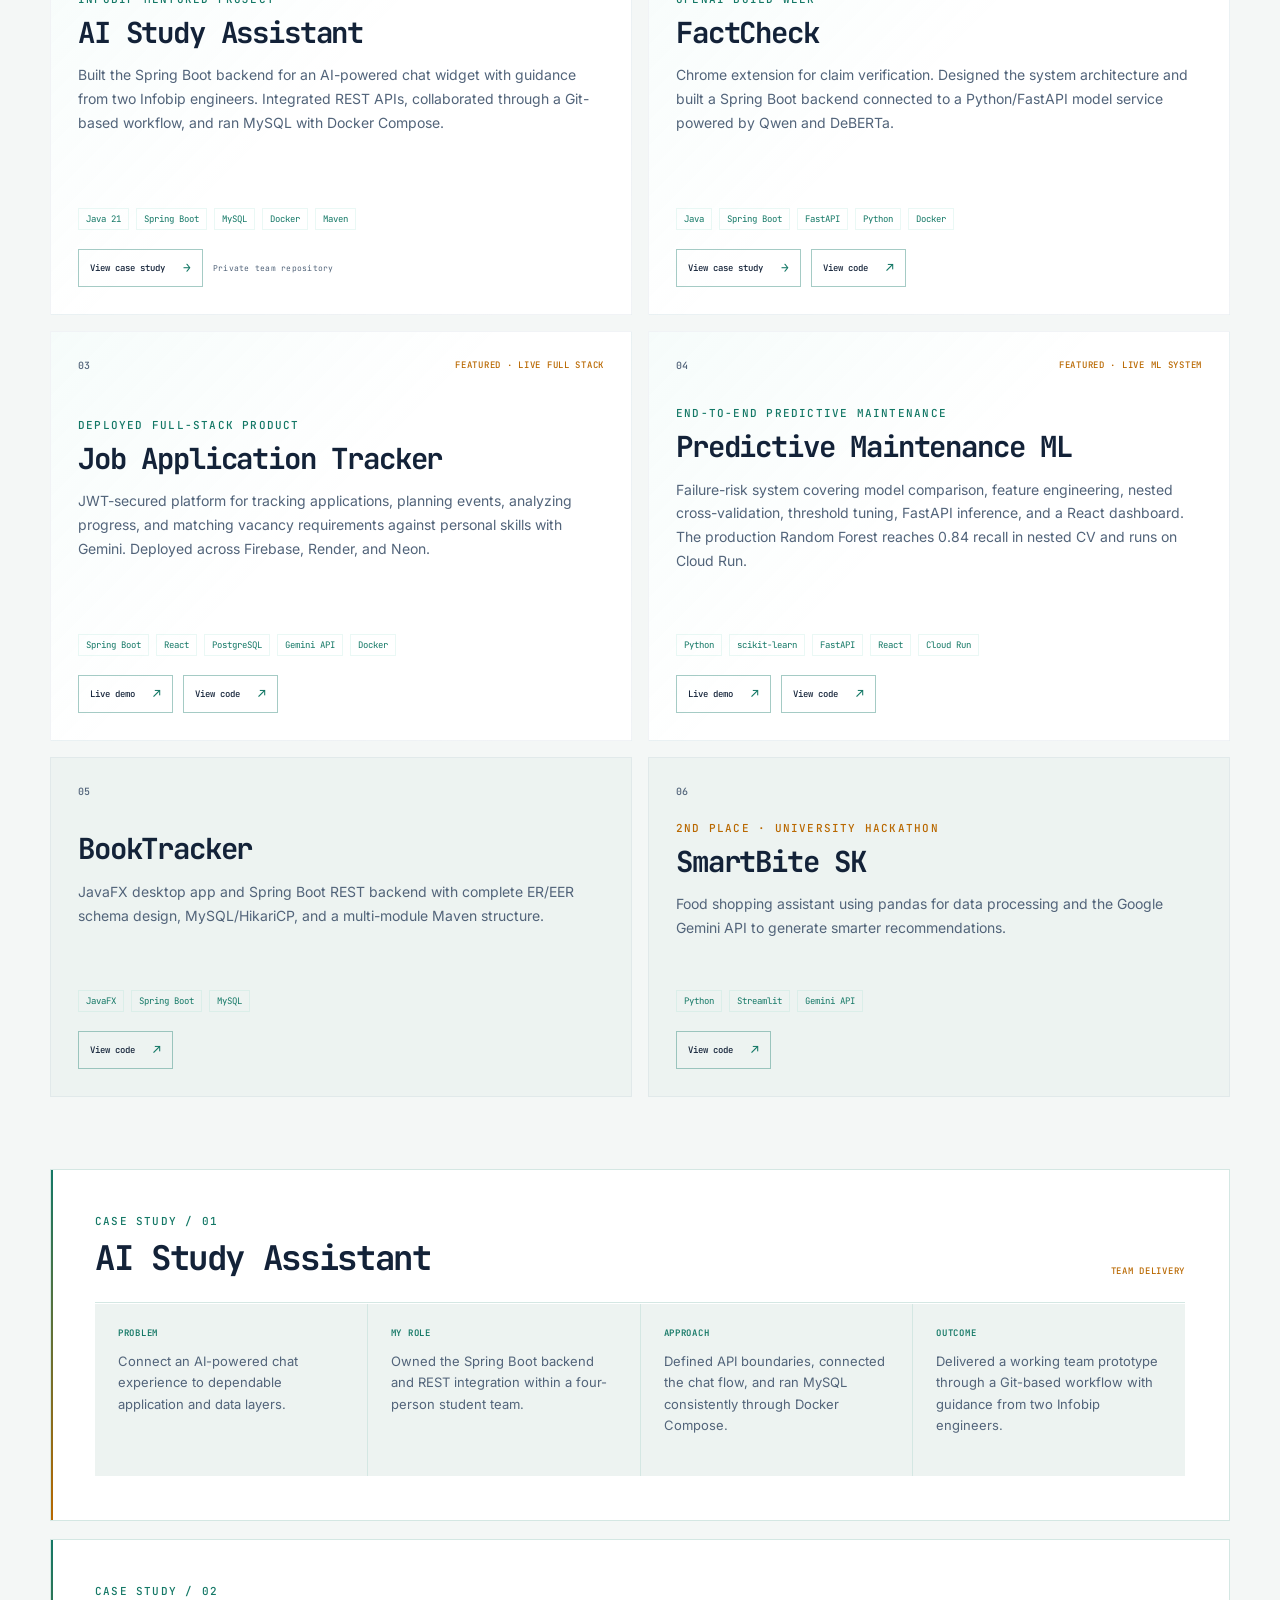
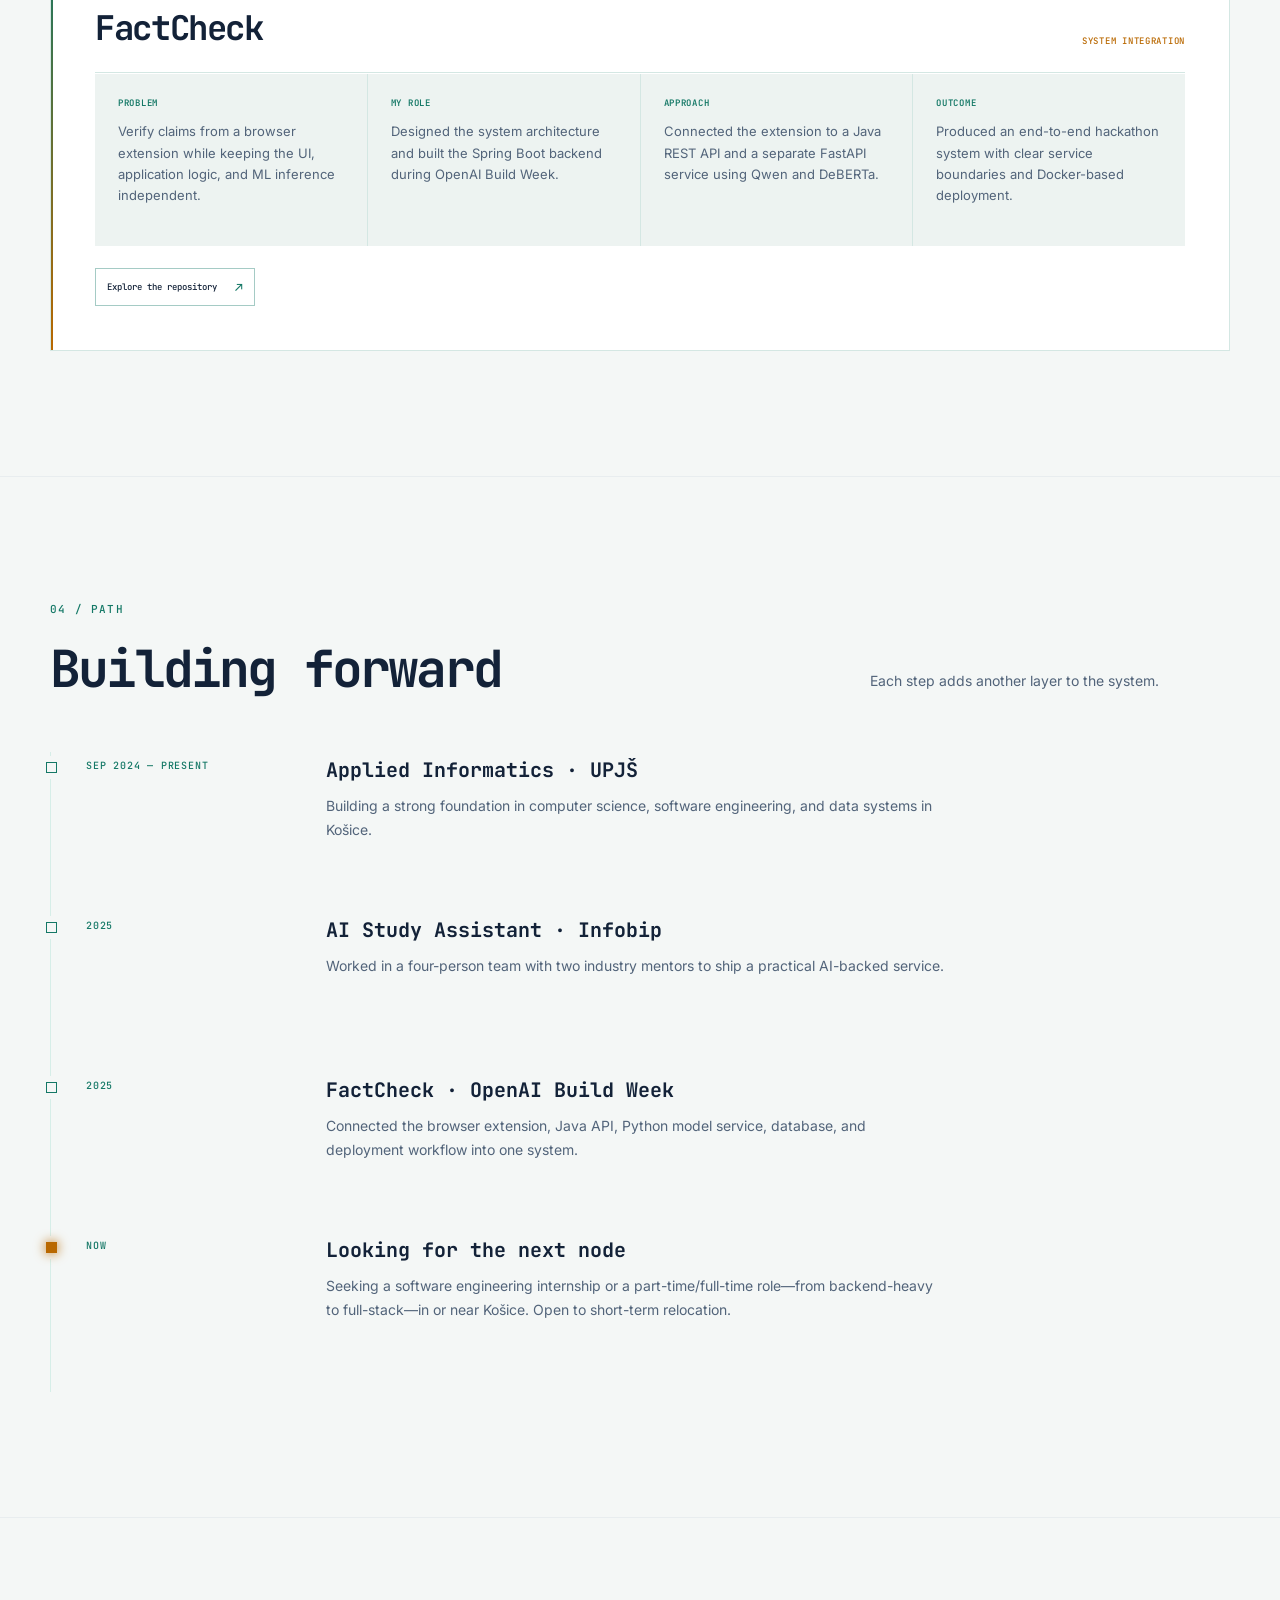
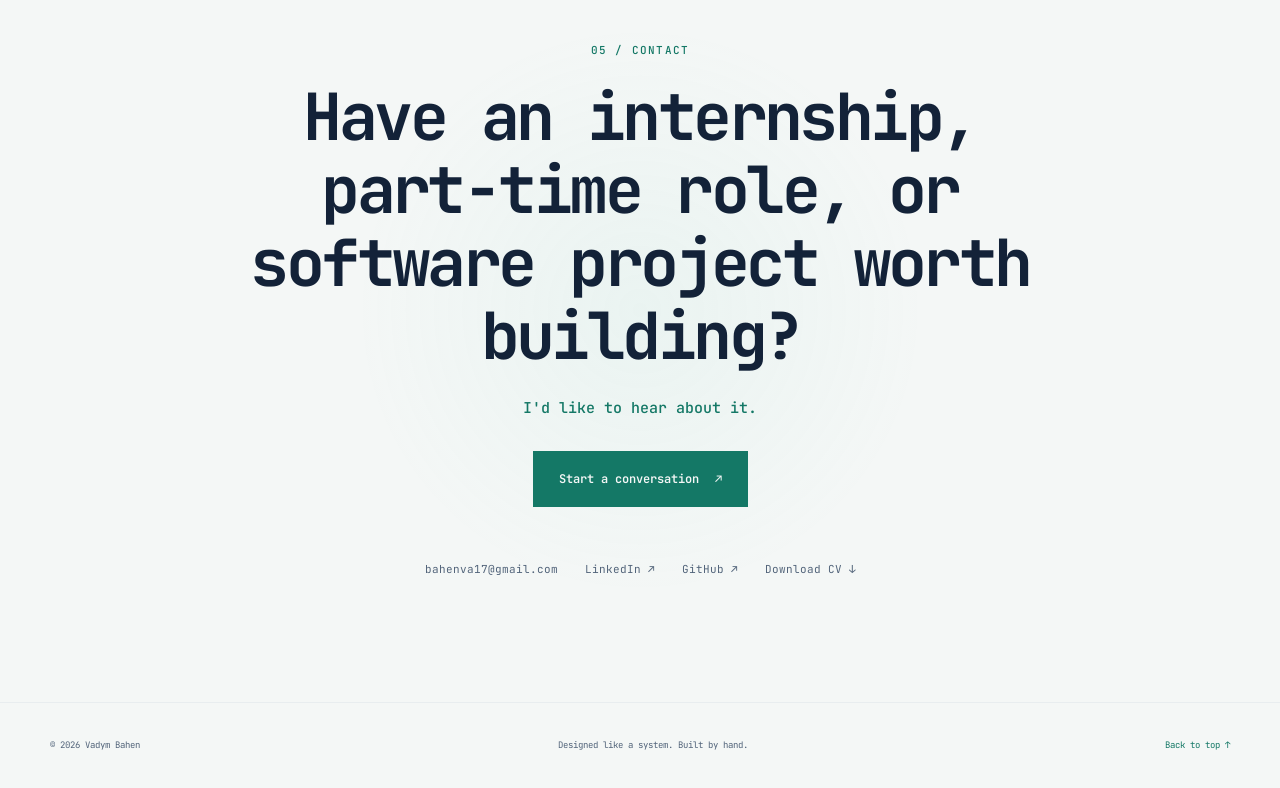
==== commit 05585c33: "Prioritize personal site name in search" ====
--- a/index.html
+++ b/index.html
@@ -33,11 +33,7 @@
       "@context": "https://schema.org",
       "@type": "WebSite",
       "name": "Vadym Bahen",
-      "alternateName": [
-        "vadym.bahen",
-        "Vadym Bahen Portfolio",
-        "vadymbahen.pages.dev"
-      ],
+      "alternateName": "Vadym Bahen Portfolio",
       "url": "https://vadymbahen.pages.dev/"
     }
   </script>
@@ -69,7 +65,7 @@
   <header class="site-header">
     <nav class="nav shell" aria-label="Primary navigation">
       <a class="brand" href="#top" aria-label="Vadym Bahen, home">
-        <span class="brand-mark">VB</span><span>vadym.bahen</span>
+        <span class="brand-mark">VB</span><span>Vadym Bahen</span>
       </a>
       <div class="nav-links" id="nav-links">
         <a href="#about">About</a>
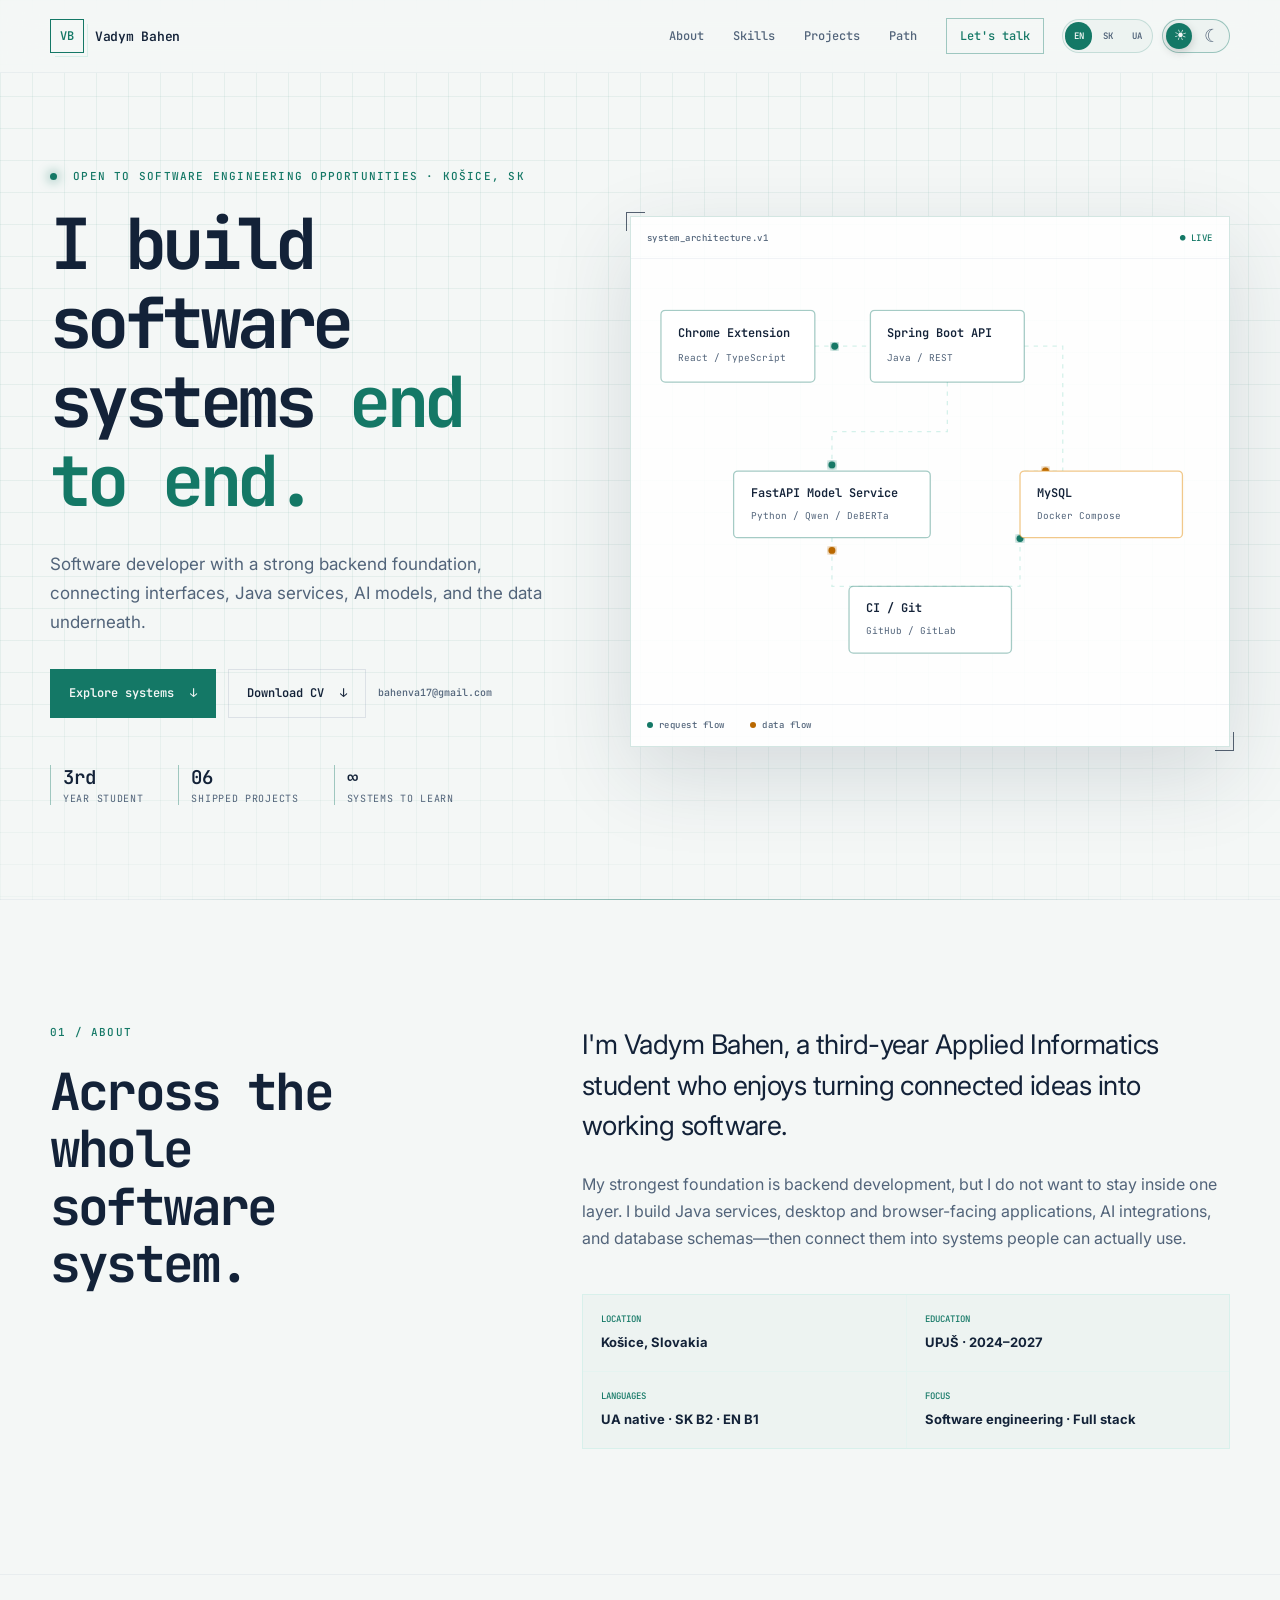
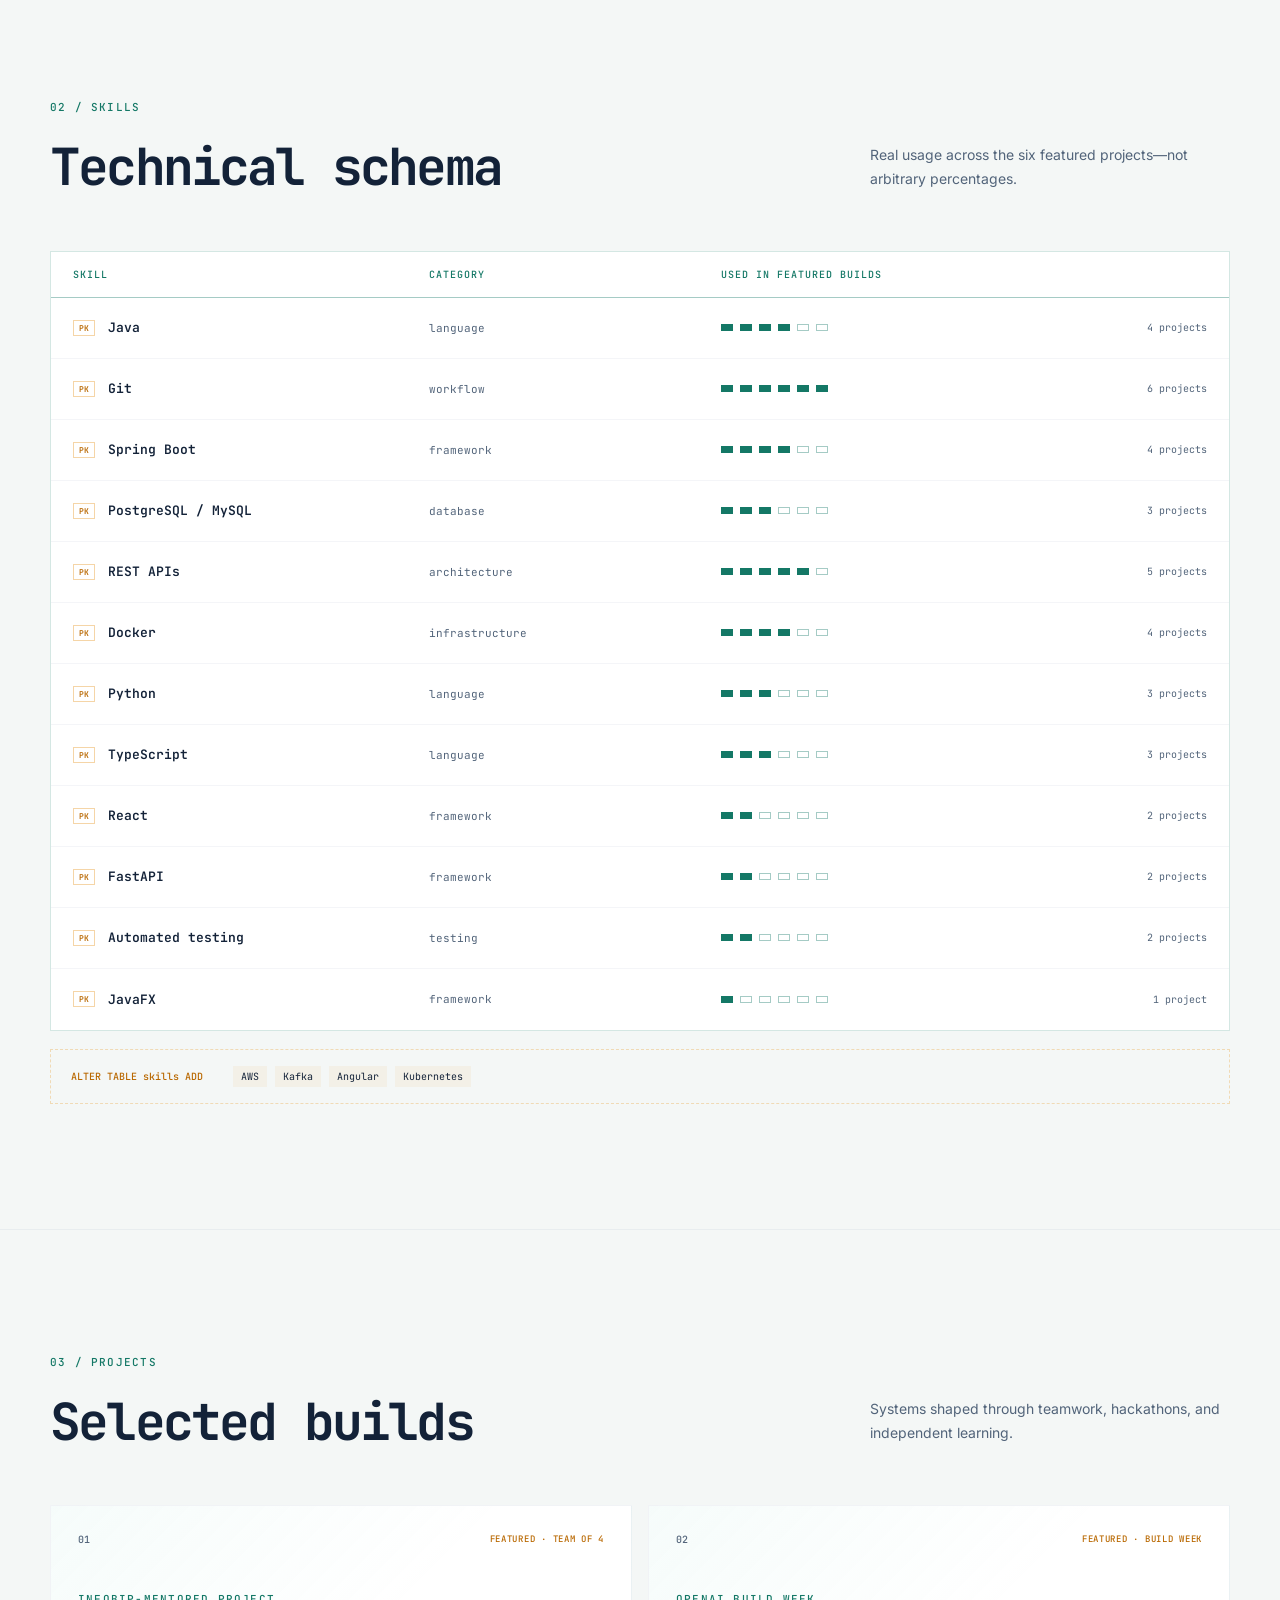
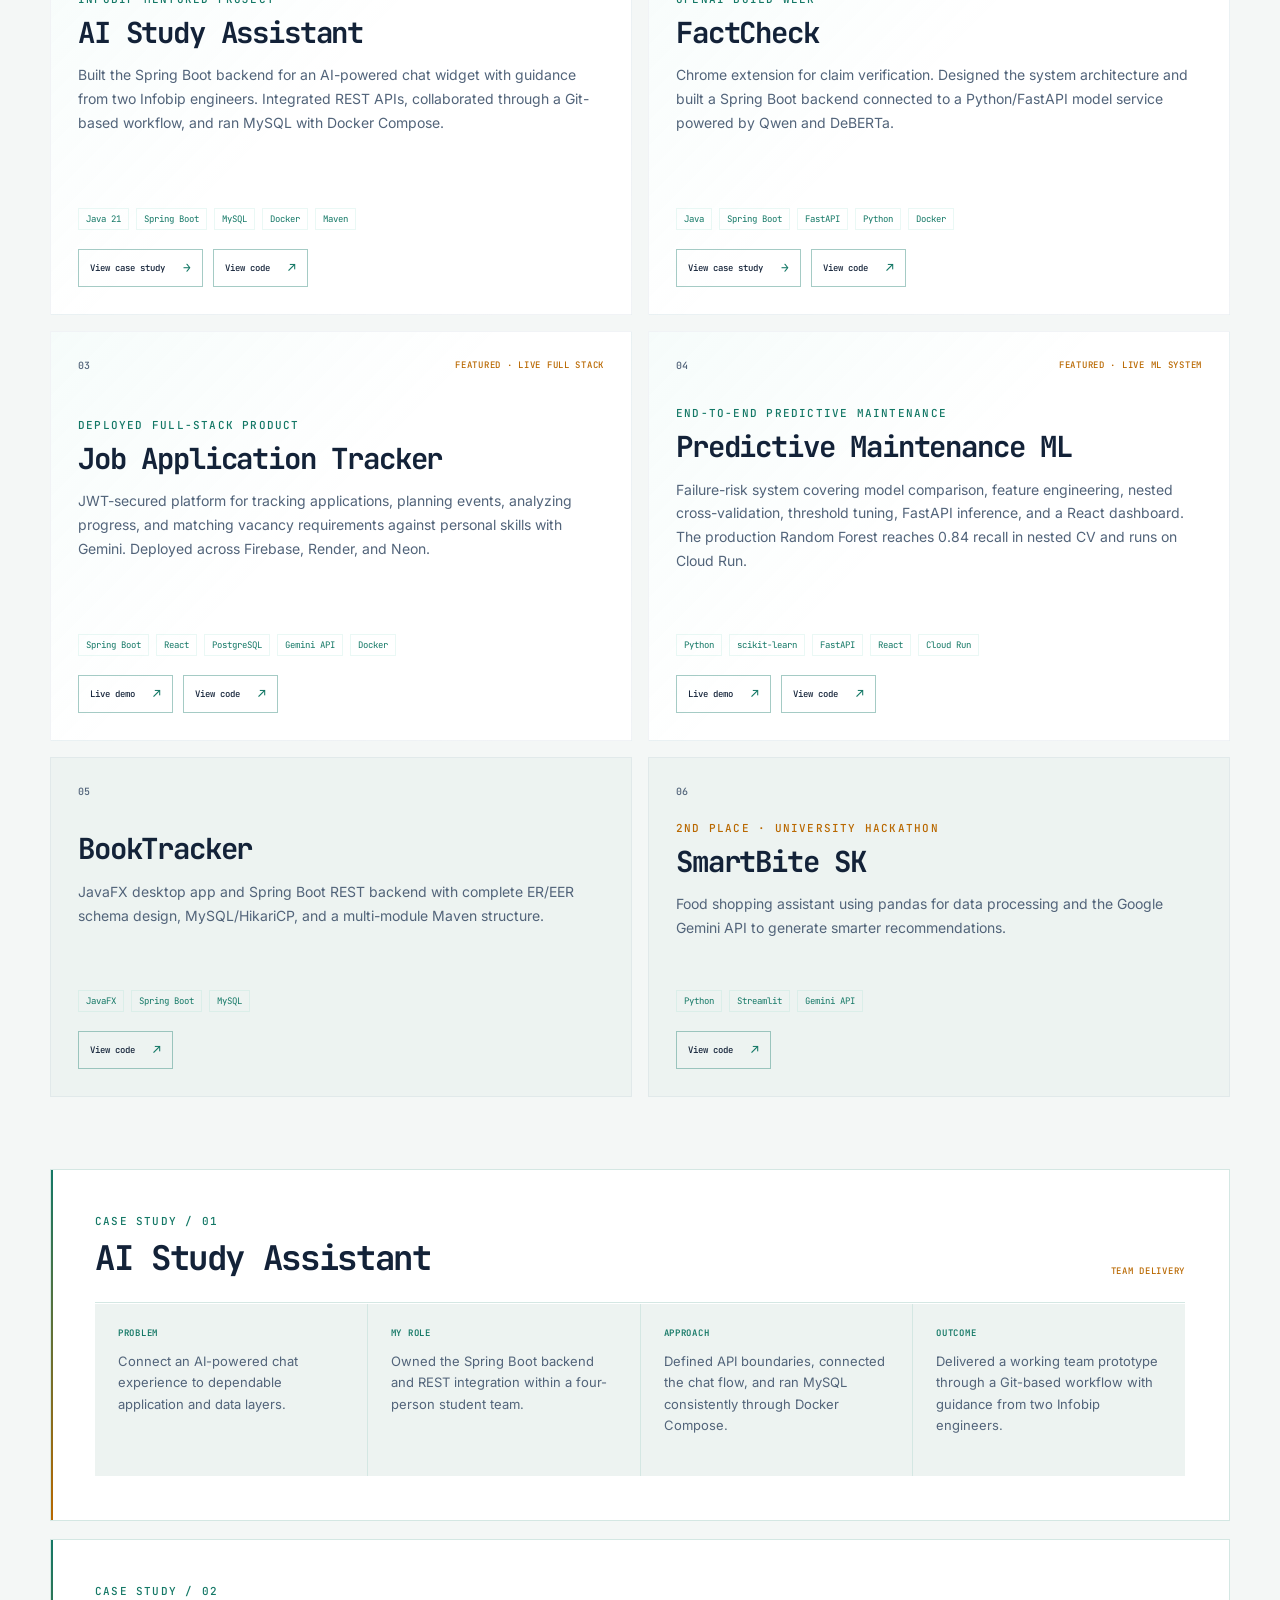
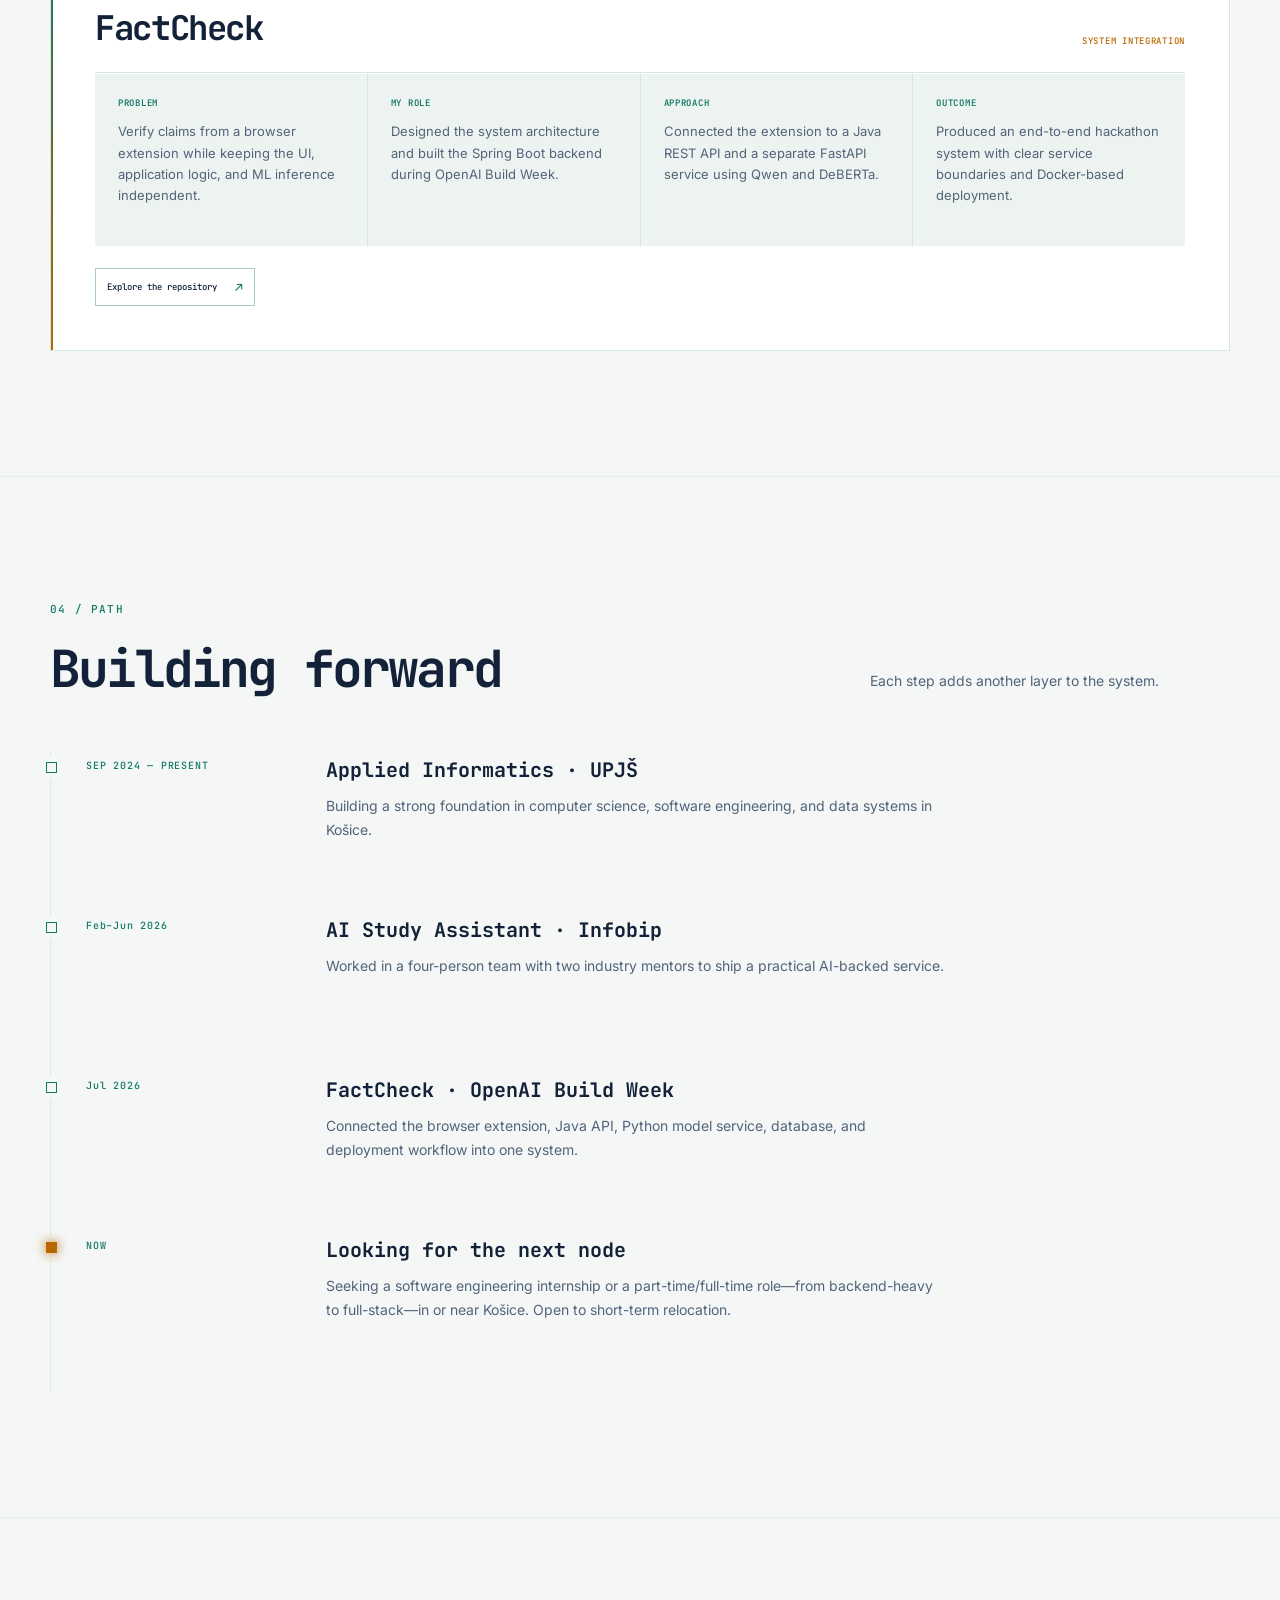
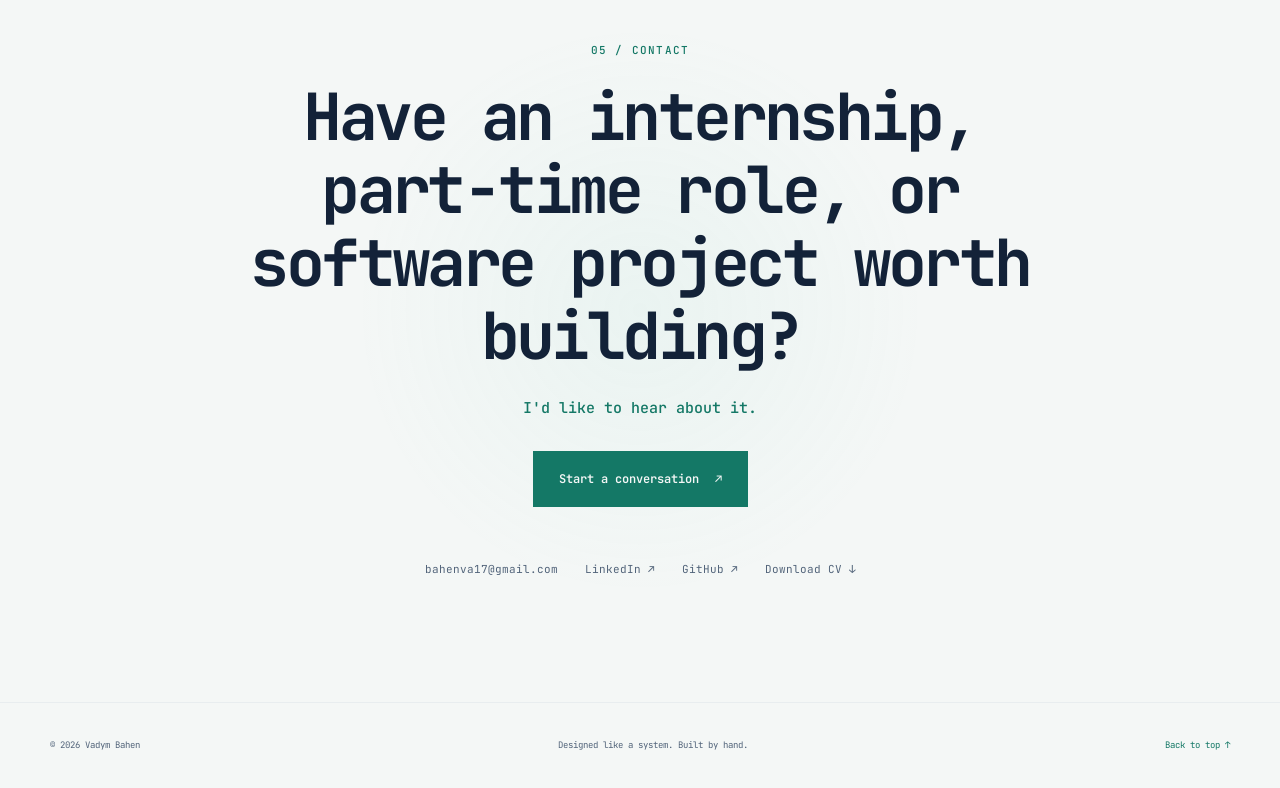
==== commit 1dc47f8b: "Update project links and timeline dates" ====
--- a/index.html
+++ b/index.html
@@ -192,7 +192,7 @@
             <div><p class="project-kicker">Infobip-mentored project</p><h3>AI Study Assistant</h3><p>Built the Spring Boot backend for an AI-powered chat widget with guidance from two Infobip engineers. Integrated REST APIs, collaborated through a Git-based workflow, and ran MySQL with Docker Compose.</p></div>
             <div class="project-footer">
               <ul class="tech-list"><li>Java 21</li><li>Spring Boot</li><li>MySQL</li><li>Docker</li><li>Maven</li></ul>
-              <div class="project-actions"><a href="#ai-study-assistant-case">View case study <span>→</span></a><span class="private-note">Private team repository</span></div>
+              <div class="project-actions"><a href="#ai-study-assistant-case">View case study <span>→</span></a><a href="https://github.com/hullss/answers" target="_blank" rel="noreferrer">View code <span>↗</span></a></div>
             </div>
           </article>
           <article class="project-card featured">
@@ -222,12 +222,12 @@
           <article class="project-card">
             <div class="project-top"><span class="project-number">05</span></div>
             <div><h3>BookTracker</h3><p>JavaFX desktop app and Spring Boot REST backend with complete ER/EER schema design, MySQL/HikariCP, and a multi-module Maven structure.</p></div>
-            <div class="project-footer"><ul class="tech-list"><li>JavaFX</li><li>Spring Boot</li><li>MySQL</li></ul><div class="project-actions"><a href="https://github.com/hullss/BookTracker" target="_blank" rel="noreferrer">View code <span>↗</span></a></div></div>
+            <div class="project-footer"><ul class="tech-list"><li>JavaFX</li><li>Spring Boot</li><li>MySQL</li></ul><div class="project-actions"><a href="https://github.com/hullss/book-tracker" target="_blank" rel="noreferrer">View code <span>↗</span></a></div></div>
           </article>
           <article class="project-card">
             <div class="project-top"><span class="project-number">06</span></div>
             <div><p class="project-kicker amber-text">2nd place · university hackathon</p><h3>SmartBite SK</h3><p>Food shopping assistant using pandas for data processing and the Google Gemini API to generate smarter recommendations.</p></div>
-            <div class="project-footer"><ul class="tech-list"><li>Python</li><li>Streamlit</li><li>Gemini API</li></ul><div class="project-actions"><a href="https://github.com/hullss/SmartBite" target="_blank" rel="noreferrer">View code <span>↗</span></a></div></div>
+            <div class="project-footer"><ul class="tech-list"><li>Python</li><li>Streamlit</li><li>Gemini API</li></ul><div class="project-actions"><a href="https://github.com/hullss/smart-bite" target="_blank" rel="noreferrer">View code <span>↗</span></a></div></div>
           </article>
         </div>
         <div class="case-studies">
@@ -259,8 +259,8 @@
         <div class="section-heading"><div><p class="section-index">04 / PATH</p><h2>Building forward</h2></div><p>Each step adds another layer to the system.</p></div>
         <ol class="timeline">
           <li><span class="time">SEP 2024 — PRESENT</span><div><h3>Applied Informatics · UPJŠ</h3><p>Building a strong foundation in computer science, software engineering, and data systems in Košice.</p></div></li>
-          <li><span class="time">2025</span><div><h3>AI Study Assistant · Infobip</h3><p>Worked in a four-person team with two industry mentors to ship a practical AI-backed service.</p></div></li>
-          <li><span class="time">2025</span><div><h3>FactCheck · OpenAI Build Week</h3><p>Connected the browser extension, Java API, Python model service, database, and deployment workflow into one system.</p></div></li>
+          <li><span class="time">Feb–Jun 2026</span><div><h3>AI Study Assistant · Infobip</h3><p>Worked in a four-person team with two industry mentors to ship a practical AI-backed service.</p></div></li>
+          <li><span class="time">Jul 2026</span><div><h3>FactCheck · OpenAI Build Week</h3><p>Connected the browser extension, Java API, Python model service, database, and deployment workflow into one system.</p></div></li>
           <li class="current"><span class="time">NOW</span><div><h3>Looking for the next node</h3><p>Seeking a software engineering internship or a part-time/full-time role—from backend-heavy to full-stack—in or near Košice. Open to short-term relocation.</p></div></li>
         </ol>
       </div>
